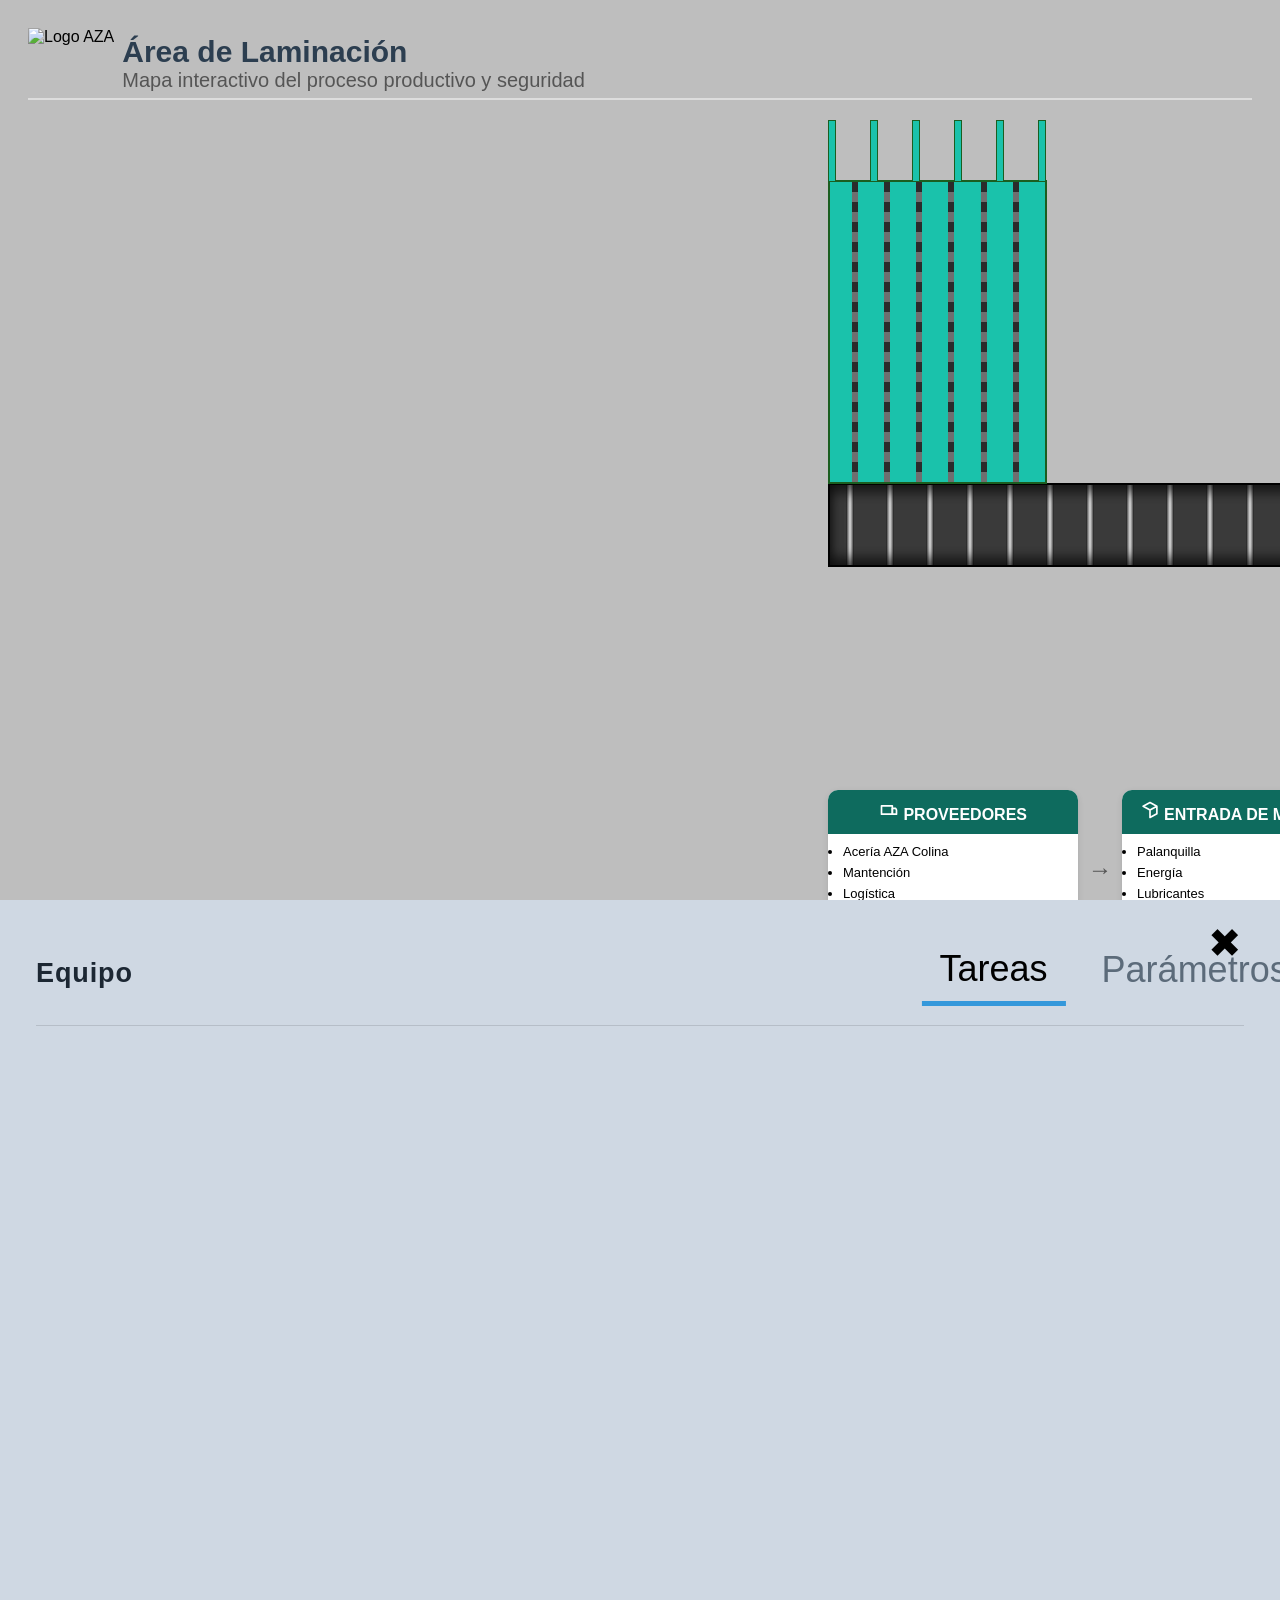
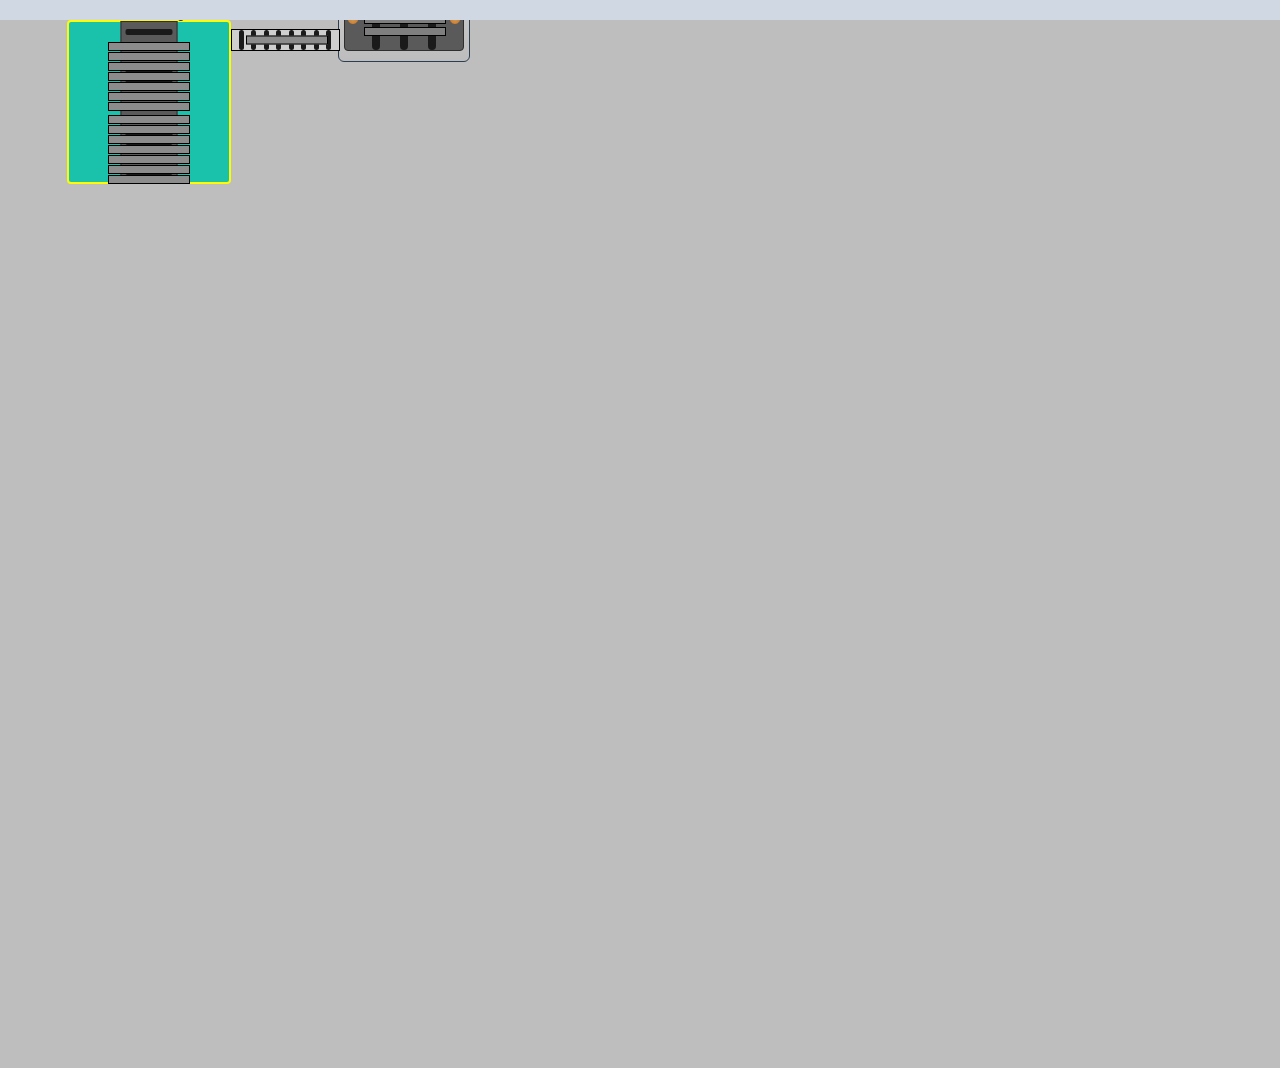
==== index.html @ 5afa7058 "Add files via upload" ====
<!DOCTYPE html>
<html lang="es">

<head>
  <meta charset="UTF-8">
  <title>Área de Laminación</title>
  <link rel="stylesheet" href="styles.css">
</head>

<body>
<header class="encabezado">
  <img src="logo-aza2.png" alt="Logo AZA" class="logo-empresa">
  <div class="titulo">
    <h1>Área de Laminación</h1>
    <p>Mapa interactivo del proceso productivo y seguridad </p>
  </div>
</header>
<div class="visor">
<div class="planta">
  <div class="escena">


<div class="equipo mesa-carga"
     onclick="mostrarEquipo(event, 'mesa_carga')"
     data-nombre="Mesa De Carga">


    <!-- Bastidor central de la mesa -->
    <div class="mesa-bastidor">
      <span class="riel"></span>
      <span class="riel"></span>
      <span class="riel"></span>
      <span class="riel"></span>
      <span class="riel"></span>
      <span class="riel"></span>
      <span class="riel"></span>
      <span class="riel"></span>
      <span class="riel"></span>
      <span class="riel"></span>
      <span class="riel"></span>
      <span class="riel"></span>
    </div>

    <!-- Palanquillas sobre la mesa -->
    <div class="palanquillas">
      <div class="lote">
        <span></span>
        <span></span>
        <span></span>
        <span></span>
        <span></span>
        <span></span>
        <span></span>
      </div>

      <div class="lote">
        <span></span>
        <span></span>
        <span></span>
        <span></span>
        <span></span>
        <span></span>
        <span></span>
    </div>
  </div>
</div>




<!-- HORNO -->
<div class="equipo horno-recalentamiento"
     onclick="mostrarEquipo(event,'horno')"
     data-nombre="Horno">

  <!-- CARRIL DE ENTRADA -->
  <div  class="carril-entrada-horno"
    onclick="mostrarEquipoCarril(event, 'Carril de Entrada al Horno')"
  >
<div class="rodillos-carril">
    <span></span>
    <span></span>
    <span></span>
    <span></span>
    <span></span>
    <span></span>
    <span></span>
    <span></span>
  </div>


    <div class="palanquilla-carril"></div>
 </div>

<!-- BASTIDOR / RIELES VERTICALES DEL HORNO -->
<div class="horno-bastidor-vertical">
  <span class="riel-vertical"></span>
  <span class="riel-vertical"></span>
  <span class="riel-vertical"></span>
</div>

<!-- LLAMAS INTERNAS DEL HORNO -->
<div class="llamas-horno">
  <span></span>
  <span></span>
  <span></span>
  <span></span>
</div>

<div class="llamas-horno-Derecha">
  <span></span>
  <span></span>
  <span></span>
  <span></span>
</div>
  <!-- PALANQUILLAS DENTRO DEL HORNO -->
  <div class="palanquillas-horno">

    <span class="muy-fria"></span>
    <span class="muy-fria"></span>

    <span class="Calentando"></span>
    <span class="Calentando"></span>

    <span class="tibia"></span>
    <span class="tibia"></span>

    <span class="media"></span>
    <span class="media"></span>
    <span class="media"></span>

    <span class="caliente"></span>
    <span class="caliente"></span>
    <span class="caliente"></span>
</div>
  

  <!-- CARRIL DE SALIDA -->
  <div
    class="carril-salida-horno"
    onclick="mostrarEquipoCarril(event, 'Carril de Salida del Horno')"
  >

  <div class="rodillos-carril">
    <span></span>
    <span></span>
    <span></span>
    <span></span>
    <span></span>
    <span></span>
    <span></span>
    <span></span>
    <span></span>
    
  </div>
  <div class="rodillo-captura"></div>
  <div class="palanquilla-carril-salida palanquilla-arrastre"></div>
  <div class="palanquilla-carril-salida palanquilla-arrastre"></div>
</div>



</div>  <!-- FIN DEL HORNO -->

<div class="equipo arrastrador-1-jaula"
  onclick="mostrarEquipo(event,'arrastrador_1')"
  data-nombre="Arrastrador 1"
> <div class="nombre-equipo">Arrastrador 1</div>
  <div class="jaula">
    <span></span>
    <span></span>
  </div>

</div>

<!-- CARRIL HACIA DESBASTADOR -->

 <div class="carril-arrastrador-desbaste"
  onclick="mostrarEquipoCarril(event, 'Carril Arrastrador – Desbaste')"
>
  <div class="rodillos-carril">
    <span></span><span></span><span></span><span></span>
    <span></span><span></span><span></span><span></span>
    

  </div>
</div>

<div class="escalera-aerea">

  <div class="bloque-extremo"></div>
 <div class="bloque-extremo"></div>
  <div class="bloque-extremo"></div>

  <div class="pasarela-central"></div>

  <div class="bloque-extremo"></div>
 <div class="bloque-extremo"></div>
  <div class="bloque-extremo"></div>

</div>

<div class="barra-laminacion">
  <div class="tramo etapa-1"></div>
  <div class="tramo etapa-2"></div>
  <div class="tramo etapa-3"></div>
  <div class="tramo etapa-4"></div>
  <div class="tramo etapa-5"></div>
  <div class="tramo etapa-6"></div>
   <div class="tramo etapa-final"></div>
</div>
<!-- Tren Desbaste -->
<div class="desbastador desbastador--h etapa-1"
 onclick="mostrarEquipo(event, 'd1h')"
 data-nombre="d1h"

  style="left:670px; top:200px">

  <div class="nombre-equipo">D1H
</div>

  <div class="guia-entrada">
    <span class="superior"></span>
    <span class="inferior"></span>
  </div>

  <div class="rodillo">
    <div class="superior"></div>
    <div class="canal"></div>
    <div class="inferior"></div>
  </div>
</div>

<div class="equipo desbastador d2v" 
onclick="mostrarEquipo(event,'d2v')"
data-nombre="d2v"
 style="left:740px; top:200px">

  <div class="nombre-equipo">D2V</div>

  <!-- Guía de entrada -->
  <div class="guia-entrada">
    <span class="linea superior"></span>
    <span class="linea inferior"></span>
  </div>

  <div class="desbastador-cuerpo">

   
    <div class="rodillo-vertical superior"></div>

    <div class="barra-laminada1.etapa-2"></div>

    <div class="rodillo-vertical inferior"></div>

  </div>
</div>

<div class="desbastador desbastador--h etapa-3"
onclick="mostrarEquipo(event,'d3h')"
data-nombre="d3h"
 style="left:810px; top:200px">
  <div class="nombre-equipo">D3H</div>

  <div class="guia-entrada">
    <span class="superior"></span>
    <span class="inferior"></span>
  </div>

  <div class="rodillo">
    <div class="superior"></div>
    <div class="canal"></div>
    <div class="inferior"></div>
  </div>
</div>

<div class="equipo desbastador d4v" 
onclick="mostrarEquipo(event,'d4v')"
data-nombre="d4v"
 style="left:880px; top:200px">

  <div class="nombre-equipo">D4V</div>

  <!-- Guía de entrada -->
  <div class="guia-entrada">
    <span class="linea superior"></span>
    <span class="linea inferior"></span>
  </div>

  <div class="desbastador-cuerpo">

    <!-- Rodillo superior -->
    <div class="rodillo-vertical superior"></div>

    <!-- Barra (misma que viene de D1) -->
    <div class="barra-laminada h2"></div>

    <!-- Rodillo inferior -->
    <div class="rodillo-vertical inferior"></div>

  </div>
</div>

<div class="desbastador desbastador--h etapa-5"
onclick="mostrarEquipo(event,'d5h')"
data-nombre="d5h"
 style="left:950px; top:200px">
  <div class="nombre-equipo">D5H</div>

  <div class="guia-entrada">
    <span class="superior"></span>
    <span class="inferior"></span>
  </div>

  <div class="rodillo">
    <div class="superior"></div>
    <div class="canal"></div>
    <div class="inferior"></div>
  </div>
</div>

<div class="equipo desbastador d6v" 
onclick="mostrarEquipo(event,'d6v')"
data-nombre="d6v"
 style="left:1020px; top:200px">

  <div class="nombre-equipo">D6V</div>

  <!-- Guía de entrada -->
  <div class="guia-entrada">
    <span class="linea superior"></span>
    <span class="linea inferior"></span>
  </div>

  <div class="desbastador-cuerpo">

    <!-- Rodillo superior -->
    <div class="rodillo-vertical superior"></div>

    <!-- Barra (misma que viene de D1) -->
    <div class="barra-laminada h2"></div>

    <!-- Rodillo inferior -->
    <div class="rodillo-vertical inferior"></div>

  </div>
</div>

<div class="equipo cizalla" 
onclick="mostrarEquipo(event,'cvs1')"
data-nombre="cvs1"
style="left:1090px; top:225.5px">

  <div class="nombre-equipo">Cizalla CVS 1</div>

<div class="guia-entrada-cizalla">
  <span class="linea superior"></span>
  <span class="linea inferior"></span>
</div>

  <div class="cizalla-cuerpo">
    <div class="rodillo-cizalla"></div>
  </div>

</div>

<!--Fin Tren Desbaste -->

<div class="canal-guia"
  style="left:1190px; top:255.5px">
</div>
<!-- Tren Medio-->
<div class="desbastador desbastador--h etapa-1"
 onclick="mostrarEquipo(event,'d7h')"
 data-nombre="d7h"
  style="left:1250px; top:200px">

  <div class="nombre-equipo">D7H</div>

  <div class="guia-entrada">
    <span class="superior"></span>
    <span class="inferior"></span>
  </div>

  <div class="rodillo">
    <div class="superior"></div>
    <div class="canal"></div>
    <div class="inferior"></div>
  </div>
</div>

<div class="formador-lazo f1" onclick="mostrarEquipo(event,'Formador de Lazos')"
data-nombre="formador_lazos"
style="left:1300px; top:215px">

  <div class="nombre-equipo">Formador<br>de Lazos</div>

  <div class="caja-lazo">
    <svg class="omega" viewBox="0 0 110 60" preserveAspectRatio="none">
      <path d="M0 45 Q55 45 110 45"></path>
    </svg>
  </div>

</div>

<div class="equipo desbastador d2v" 
onclick="mostrarEquipo(event,'d8v')"
data-nombre="d8v"
 style="left:1420px; top:200px">

  <div class="nombre-equipo">D8V</div>

  <!-- Guía de entrada -->
  <div class="guia-entrada">
    <span class="linea superior"></span>
    <span class="linea inferior"></span>
  </div>

  <div class="desbastador-cuerpo">

   
    <div class="rodillo-vertical superior"></div>

    <div class="barra-laminada1.etapa-2"></div>

    <div class="rodillo-vertical inferior"></div>

  </div>
</div>

<div class="formador-lazo f2" onclick="mostrarEquipo(event,'Formador de Lazos')"
data-nombre="formador_lazos"
style="left:1470px; top:215px">

  <div class="nombre-equipo">Formador<br>de Lazos</div>

  <div class="caja-lazo">
    <svg class="omega" viewBox="0 0 110 60" preserveAspectRatio="none">
      <path d="M0 45 Q55 45 110 45"></path>
    </svg>
  </div>

</div>

<div class="desbastador desbastador--h etapa-1"
 onclick="mostrarEquipo(event,'d9h')"
 data-nombre="d9h"
  style="left:1590px; top:200px">

  <div class="nombre-equipo">D9H</div>

  <div class="guia-entrada">
    <span class="superior"></span>
    <span class="inferior"></span>
  </div>

  <div class="rodillo">
    <div class="superior"></div>
    <div class="canal"></div>
    <div class="inferior"></div>
  </div>
</div>

<div class="formador-lazo f3" onclick="mostrarEquipo(event,'Formador de Lazos')"
data-nombre="Formador_Lazos"
style="left:1640px; top:215px">

  <div class="nombre-equipo">Formador<br>de Lazos</div>


  <div class="caja-lazo">
    <svg class="omega" viewBox="0 0 110 60" preserveAspectRatio="none">
      <path d="M0 45 Q55 45 110 45"></path>
    </svg>
  </div>


</div>

<div class="equipo desbastador d2v" 
onclick="mostrarEquipo(event,'d10v')"
data-nombre="d10v"
 style="left:1760px; top:200px">

  <div class="nombre-equipo">D10V</div>

  <!-- Guía de entrada -->
  <div class="guia-entrada">
    <span class="linea superior"></span>
    <span class="linea inferior"></span>
  </div>

  <div class="desbastador-cuerpo">

   
    <div class="rodillo-vertical superior"></div>

    <div class="barra-laminada1.etapa-2"></div>

    <div class="rodillo-vertical inferior"></div>

  </div>
</div>

<div class="formador-lazo f4" onclick="mostrarEquipo(event,'Formador de Lazos')"
data-nombre="Formador_Lazos"
style="left:1810px; top:215px">

  <div class="nombre-equipo">Formador<br>de Lazos</div>


  <div class="caja-lazo">
    <svg class="omega" viewBox="0 0 110 60" preserveAspectRatio="none">
      <path d="M0 45 Q55 45 110 45"></path>
    </svg>
  </div>


</div>

<div class="desbastador desbastador--h etapa-1"
 onclick="mostrarEquipo(event,'d11h')"
 data-nombre="d11h"
  style="left:1930px; top:200px">

  <div class="nombre-equipo">D11H</div>

  <div class="guia-entrada">
    <span class="superior"></span>
    <span class="inferior"></span>
  </div>

  <div class="rodillo">
    <div class="superior"></div>
    <div class="canal"></div>
    <div class="inferior"></div>
  </div>
</div>

<div class="formador-lazo f5" onclick="mostrarEquipo(event,'Formador de Lazos')"
data-nombre="Formador_Lazos"
style="left:1980px; top:215px">

  <div class="nombre-equipo">Formador<br>de Lazos</div>

  <div class="caja-lazo">
    <svg class="omega" viewBox="0 0 110 60" preserveAspectRatio="none">
      <path d="M0 45 Q55 45 110 45"></path>
    </svg>
  </div>

</div>

<div class="equipo desbastador d2v" 
onclick="mostrarEquipo(event,'d12v')"
data-nombre="d12v"
 style="left:2100px; top:200px">

  <div class="nombre-equipo">D12V</div>

  <!-- Guía de entrada -->
  <div class="guia-entrada">
    <span class="linea superior"></span>
    <span class="linea inferior"></span>
  </div>

  <div class="desbastador-cuerpo">

   
    <div class="rodillo-vertical superior"></div>

    <div class="barra-laminada1.etapa-2"></div>

    <div class="rodillo-vertical inferior"></div>

  </div>
</div>

<div class="formador-lazo f6" onclick="mostrarEquipo(event,'Formador de Lazos')"
data-nombre="Formador_Lazos"
style="left:2150px; top:215px">

  <div class="nombre-equipo">Formador<br>de Lazos</div>


  <div class="caja-lazo">
    <svg class="omega" viewBox="0 0 110 60" preserveAspectRatio="none">
      <path d="M0 45 Q55 45 110 45"></path>
    </svg>
  </div>


</div>

<div class="desbastador desbastador--h etapa-1"
 onclick="mostrarEquipo(event,'d13h')"
 data-nombre="d13h"
  style="left:2270px; top:200px">

  <div class="nombre-equipo">D13H</div>

  <div class="guia-entrada">
    <span class="superior"></span>
    <span class="inferior"></span>
  </div>

  <div class="rodillo">
    <div class="superior"></div>
    <div class="canal"></div>
    <div class="inferior"></div>
  </div>
</div>

<div class="formador-lazo f7" onclick="mostrarEquipo(event,'Formador de Lazos')"
data-nombre="Formador_Lazos"
style="left:2320px; top:215px">

  <div class="nombre-equipo">Formador<br>de Lazos</div>


  <div class="caja-lazo">
    <svg class="omega" viewBox="0 0 110 60" preserveAspectRatio="none">
      <path d="M0 45 Q55 45 110 45"></path>
    </svg>
  </div>


</div>

<div class="equipo desbastador d2v" 
onclick="mostrarEquipo(event,'d14v')"
data-nombre="d14v"
 style="left:2440px; top:200px">

  <div class="nombre-equipo">D14V</div>

  <!-- Guía de entrada -->
  <div class="guia-entrada">
    <span class="linea superior"></span>
    <span class="linea inferior"></span>
  </div>

  <div class="desbastador-cuerpo">

   
    <div class="rodillo-vertical superior"></div>

    <div class="barra-laminada1.etapa-2"></div>

    <div class="rodillo-vertical inferior"></div>

  </div>
</div>

<div class="canal-guia"
  style="left:2520px; top:255.5px">
</div>

<div class="semicirculo"></div>
<!-- Fin Tren Medio-->

<div class="canal-guia"
  style="left:2620px; top:255.5px">
</div>

<div class="guia-desviador"></div>
<div class="brazo-desviador">

</div>


<div class="tunel-tubos tunel-recto">
  <div class="tubo-guia"></div>
  <div class="tubo-guia"></div>
  <div class="tubo-guia"></div>
  <div class="tubo-guia"></div>
  <div class="tubo-guia"></div>
  <div class="tubo-guia"></div>
  <div class="tubo-guia"></div>
  <div class="tubo-guia"></div>
  <div class="tubo-guia"></div>
  <div class="tubo-guia"></div>
  <div class="tubo-guia"></div>
  <div class="tubo-guia"></div>
  <div class="tubo-guia"></div>
  <div class="tubo-guia"></div>
  <div class="tubo-guia"></div>
  <div class="tubo-guia"></div>
  <div class="tubo-guia"></div>
  <div class="tubo-guia"></div>


</div>

<div class="tunel-tubos tunel-diagonal equipo"
onclick="mostrarEquipo(event,'caja_agua_4')">
<div class="nombre-equipo">Caja de Agua N°4</div>
  <div class="tubo-guia"></div>
  <div class="tubo-guia"></div>

  <div class="tubo-azul-grande"></div>
  <div class="tubo-azul-chico"></div>
  <div class="tubo-azul-grande"></div>
  <div class="tubo-azul-chico"></div>
  <div class="tubo-azul-grande"></div>
  <div class="tubo-azul-chico"></div>
  <div class="tubo-azul-grande"></div>

  <div class="tubo-guia"></div>
  <div class="tubo-guia"></div>
  <div class="tubo-guia"></div>
  <div class="tubo-guia"></div>

</div>

<div class="tunel-tubos tunel-inferior">
  <div class="tubo-guia"></div>
  <div class="tubo-guia"></div>
  <div class="tubo-guia"></div>
  <div class="tubo-guia"></div>
  <div class="tubo-guia"></div>
  <div class="tubo-guia"></div>
  <div class="tubo-guia"></div>



</div>


<div class="pasarela-cruce">

  <div class="escalera escalera-arriba"></div>

  <div class="pasarela"></div>

  <div class="escalera escalera-abajo"></div>

</div>


<div class="equipo caja-agua" onclick="mostrarEquipo(event,'caja_agua_5')" data-nombre="caja_agua_5">

  <div class="nombre-equipo">Caja de Agua N°5</div>

  <div class="caja-superior"></div>

  <div class="tuberias">
    <span></span>
    <span></span>
    <span></span>
    <span></span>
    <span></span>
    <span></span>
    <span></span>
    <span></span>
    <span></span>
    <span></span>
    <span></span>
    <span></span>
    <span></span>
    <span></span>
    <span></span>
  </div>

  <div class="caja-inferior"></div>

</div>

<div class="equipo cizalla cizalla-monobloque"
onclick="mostrarEquipo(event,'cvs2')"
data-nombre="Cizalla CVS 2"
style="left:3400px; top:550px">

  <div class="nombre-equipo">Cizalla CVS 2</div>

  <div class="guia-entrada-cizalla">
    <span class="linea superior"></span>
    <span class="linea inferior"></span>
  </div>

  <div class="cizalla-cuerpo">
    <div class="rodillo-cizalla"></div>
  </div>

</div>
<div class="formador-lazo f-monobloque"
onclick="mostrarEquipo(event,'Formador de Lazos')"
data-nombre="formador_lazos"
style="left:3460px; top:540px">

  <div class="nombre-equipo">Formador<br>de Lazos</div>

  <div class="caja-lazo">
    <svg class="omega" viewBox="0 0 110 60" preserveAspectRatio="none">
      <path d="M0 45 Q55 45 110 45"></path>
    </svg>
  </div>

</div>


<div class="equipo monobloque"
onclick="mostrarEquipo(event, 'monobloque')"
data-nombre="monobloque">

  <div class="nombre-equipo">Monobloque</div>

  <div class="tapa">
    <div class="ojo"></div>
    <div class="ojo"></div>
  </div>

  <div class="tapa">
    <div class="ojo"></div>
    <div class="ojo"></div>
  </div>

  <div class="tapa">
    <div class="ojo"></div>
    <div class="ojo"></div>
  </div>
  <div class="tapa">
    <div class="ojo"></div>
    <div class="ojo"></div>
  </div>
   <div class="tapa">
    <div class="ojo"></div>
    <div class="ojo"></div>
  </div>

</div>

<div class="guia-desviador-monobloque"></div>
<div class="brazo-desviador-monobloque"></div>

<div class="canal-subida">

  <div class="equipo caja-subida-agua"
onclick="mostrarEquipo(event,'caja_agua_6')">

<div class="nombre-equipo">Caja Agua N°6</div>

</div>

 <div class="equipo caja-subida-caliente"
onclick="mostrarEquipo(event,'arrastrador_6')">

<div class="nombre-equipo">Arrastrador 6</div>

</div>

<div class="equipo caja-subida-agua"
onclick="mostrarEquipo(event,'caja_agua_7')">

<div class="nombre-equipo">Caja Agua N°7</div>

</div>

  <div class="tubo-guia"></div>

<div class="equipo caja-subida-agua"
onclick="mostrarEquipo(event,'caja_agua_8')">

<div class="nombre-equipo">Caja Agua N°8</div>

</div>
 <div class="tubo-guia"></div>
  <div class="tubo-guia"></div>

</div>



<div class="tunel-tubos tunel-superior-continuacion">
  <div class="tubo-guia"></div>
  <div class="tubo-guia"></div>
  <div class="tubo-guia"></div>
  <div class="tubo-guia"></div>
    <div class="tubo-guia"></div>
  <div class="tubo-guia"></div>
  <div class="tubo-guia"></div>
  <div class="tubo-guia"></div>
    <div class="tubo-guia"></div>
  <div class="tubo-guia"></div>
  <div class="tubo-guia"></div>
  <div class="tubo-guia"></div>
    <div class="tubo-guia"></div>
  <div class="tubo-guia"></div>


</div>

<div class="guia-desviador-union"></div>
<div class="brazo-desviador-union"></div>

<div class="carril-inferior-continuacion">

  <div class="tubo-guia"></div>
  <div class="tubo-guia"></div>
  <div class="tubo-guia"></div>
  <div class="tubo-guia"></div>
<div class="equipo caja-subida-agua"
onclick="mostrarEquipo(event,'caja_agua_1')">

<div class="nombre-equipo">Caja Agua N°1</div>

</div>
  <div class="tubo-guia"></div>
  <div class="tubo-guia"></div>

<div class="equipo caja-subida-agua"
onclick="mostrarEquipo(event,'caja_agua_2')">

<div class="nombre-equipo">Caja Agua N°2</div>

</div>
  <div class="tubo-guia"></div>
  <div class="tubo-guia"></div>

<div class="equipo caja-subida-agua"
onclick="mostrarEquipo(event,'caja_agua_3')">

<div class="nombre-equipo">Caja Agua N°3</div>

</div>
  <div class="tubo-guia"></div>
  <div class="tubo-guia"></div>
   <div class="tubo-guia"></div>
  <div class="tubo-guia"></div>
   <div class="tubo-guia"></div>
  <div class="tubo-guia"></div>
   <div class="tubo-guia"></div>
  <div class="tubo-guia"></div>
    <div class="tubo-guia"></div>
  <div class="tubo-guia"></div>
   <div class="tubo-guia"></div>
  <div class="tubo-guia"></div>
   <div class="tubo-guia"></div>
  <div class="tubo-guia"></div>
   <div class="tubo-guia"></div>
  <div class="tubo-guia"></div>
    <div class="tubo-guia"></div>
  <div class="tubo-guia"></div>
   <div class="tubo-guia"></div>
  <div class="tubo-guia"></div>
   <div class="tubo-guia"></div>

  
</div>

<div class="tunel-tubos tunel-superior-continuacion-2">

  <div class="tubo-guia"></div>
  <div class="tubo-guia"></div>
  <div class="tubo-guia"></div>
  <div class="tubo-guia"></div>

<div class="equipo caja-subida-caliente"
onclick="mostrarEquipo(event,'arrastrador_7')">

<div class="nombre-equipo">Arrastrador 7</div>

</div>
</div>

<div class="equipo arrastrador-8"
  onclick="mostrarEquipo(event,'arrastrador_8')"
  data-nombre="Arrastrador 8"
  style="left:5420px; top:552px">

  <div class="nombre-equipo">Arrastrador 8</div>

  <div class="jaula">
    <span></span>
    <span></span>
  </div>

</div>


<div class="equipo formador-espiras"
onclick="mostrarEquipo(event,'formador_espiras')"
data-nombre="Formador de Espiras">

  <div class="nombre-equipo">Formador de Espiras</div>

  <div class="cuerpo-formador"></div>

  <div class="canal-resorte"></div>

</div>


<div class="stelmor"
onclick="mostrarEquipo(event,'stelmor')"
data-nombre="stelmor">
<div class="nombre-equipo">Stelmor</div>
  <div class="rodillos-stelmor"></div>

  <div class="espiras-stelmor">
  
  </div>

  <div class="colectordeespiras"
  onclick="mostrarEquipo(event,'colector_espiras')"
     data-nombre="Colector de Espiras">

    <div class="espira-cabezal"></div>
    <div class="cabezal-colector">
      
    </div>
  </div>

</div>


<div class="jaula-delimitador modo-doble">
<div class="selector-modo">

  <span>Modo operación:</span>

  <button onclick="activarModo('doble')">Doble canal</button>

  <button onclick="activarModo('unitario')">Canal unitario</button>

</div>
  <!-- guía que mueve la barra (desviador real) -->
  <div class="canal-guia canal-jaula"></div>

  <!-- Cizalla CVS7 -->
  <div class="equipo cizalla cizalla-cvs7"
       onclick="mostrarEquipo(event,'cvs7')"
       data-nombre="Cizalla CVS 7">

    <div class="nombre-equipo">Cizalla CVS 7</div>

    <div class="guia-entrada-cizalla">
      <span class="linea superior"></span>
      <span class="linea inferior"></span>
    </div>

    <div class="cizalla-cuerpo">
      <div class="rodillo-cizalla"></div>
    
    </div>

  </div>

  <!-- Canales dobles -->
  <div class="canales-cvs7">
    <div class="canal-guia canal-cvs7 canal-superior"></div>
    <div class="canal-guia canal-cvs7 canal-inferior"></div>
  </div>

  <!-- canal unitario -->
<div class="canal-unitario">

  <div class="embudo-entrada"></div>

  <div class="canal-guia cuerpo-canal"></div>

</div>

</div>


<div class="tunel-tubos tunel-cvs7-superior">

  <div class="tubo-guia"></div>
  <div class="tubo-guia"></div>
  <div class="tubo-guia"></div>
  <div class="tubo-guia"></div>
  <div class="tubo-guia"></div>
  <div class="tubo-guia"></div>
  <div class="tubo-guia"></div>
  <div class="tubo-guia"></div>
  <div class="tubo-guia"></div>
  <div class="tubo-guia"></div>

</div>

<div class="tunel-tubos tunel-cvs7-inferior">

  <div class="tubo-guia"></div>
  <div class="tubo-guia"></div>
  <div class="tubo-guia"></div>
  <div class="tubo-guia"></div>
  <div class="tubo-guia"></div>
  <div class="tubo-guia"></div>
  <div class="tubo-guia"></div>
  <div class="tubo-guia"></div>
  <div class="tubo-guia"></div>
  <div class="tubo-guia"></div>


</div>

<div class="equipo frenacolas"
onclick="mostrarEquipo(event,'frenacolas')"
data-nombre="Frenacolas">


<div class="nombre-equipo">Frenacolas</div>

<div class="freno-cuerpo">

<div class="rodillo-freno"></div>
<div class="rodillo-freno"></div>

</div>

</div>

<!-- =============================== -->
<!-- PARRILLA DE ENFRIAMIENTO -->
<!-- =============================== -->

<div class="equipo parrilla-enfriamiento"
     onclick="mostrarEquipo(event,'parrilla_enfriamiento')"
     data-nombre="Parrilla de Enfriamiento">
<div class="nombre-equipo">Parrilla de Enfriamiento</div>

<div class="parrilla-grid">

<div class="rake fijo"></div>
<div class="rake movil"></div>
<div class="rake fijo"></div>
<div class="rake movil"></div>
<div class="rake fijo"></div>
<div class="rake movil"></div>
<div class="rake fijo"></div>
<div class="rake movil"></div>
<div class="rake fijo"></div>
<div class="rake movil"></div>
<div class="rake fijo"></div>
<div class="rake movil"></div>
<div class="rake fijo"></div>
<div class="rake movil"></div>
<div class="rake fijo"></div>
<div class="rake movil"></div>
<div class="rake fijo"></div>
<div class="rake movil"></div>
<div class="rake fijo"></div>
<div class="rake movil"></div>
<div class="rake fijo"></div>
<div class="rake movil"></div>
<div class="rake fijo"></div>
<div class="rake movil"></div>
<div class="rake fijo"></div>
<div class="rake movil"></div>
<div class="rake fijo"></div>
<div class="rake movil"></div>
<div class="rake fijo"></div>
<div class="rake movil"></div>
<div class="rake fijo"></div>
<div class="rake movil"></div>
<div class="rake fijo"></div>
<div class="rake movil"></div>
<div class="rake fijo"></div>
<div class="rake movil"></div>
<div class="rake fijo"></div>
<div class="rake movil"></div>
<div class="rake fijo"></div>
<div class="rake movil"></div>
<div class="rake fijo"></div>
<div class="rake movil"></div>
<div class="rake fijo"></div>
<div class="rake movil"></div>
<div class="rake fijo"></div>
<div class="rake movil"></div>
<div class="rake fijo"></div>
<div class="rake movil"></div>
<div class="rake fijo"></div>
<div class="rake movil"></div>
<div class="rake fijo"></div>
<div class="rake movil"></div>
<div class="rake fijo"></div>
<div class="rake movil"></div>
<div class="rake fijo"></div>

</div>

</div>

<div class="manto">

  <div class="base-manto"></div>

  <div class="rodillos-manto">
    <div class="rodillo-manto"></div>
    <div class="rodillo-manto"></div>
    <div class="rodillo-manto"></div>
    <div class="rodillo-manto"></div>
    <div class="rodillo-manto"></div>
  </div>

</div>

<div class="colector"></div>

<div class="selector-producto-mapa">

  <button onclick="setProducto('gruesa')" class="btn-prod">
    Barra Gruesa
  </button>

  <button onclick="setProducto('delgada')" class="btn-prod">
    Barra Delgada
  </button>

  <button onclick="setProducto('rollo')" class="btn-prod">
    Rollo
  </button>

</div>


<div class="tunel-tubos tunel-recto">
</div>


<div class="salida-cizalla"></div>
<div class="salida-desviador"></div>


<div class="barra-estatica">
  <div class="seg s1"></div>
  <div class="seg s2"></div>
  <div class="seg s3"></div>
  <div class="seg s4"></div>
</div>

<div class="barra-rollo">
  <div class="r1"></div>
  <div class="r2"></div>
</div>

<div class="barra-delgada">
  <div class="d1"></div>
  <div class="d2"></div>
  <div class="d3"></div>
  <div class="d4"></div>
</div>


<div class="salida-barras">
  <div class="sb1"></div>
  <div class="sb2"></div>
  <div class="sb3"></div>
</div>

 
<!-- =============================== -->
<!-- TODO BIEN HASTA ACA-->
<!-- =============================== -->


<div class="salida-final">

  <div class="lote2">

    <div class="barra salida b1"></div>
    <div class="barra salida b2"></div>
    <div class="barra salida b3"></div>
    <div class="barra salida b4"></div>
    <div class="barra salida b5"></div>
    <div class="barra salida b6"></div>
    <div class="barra salida b7"></div>
    <div class="barra salida b8"></div>
    <div class="barra salida b9"></div>
    <div class="barra salida b10"></div>

  </div>

</div>

<div class="cizalla-frio" onclick="mostrarEquipo(event,'Cizalla Corte Frío')"
data-nombre="Cizalla Corte Frío">

  <div class="cizalla-frio-cuerpo"></div>
  <div class="nombre-equipo">Cizalla Corte Frío</div>
</div>


<div class="transferidor">
  <div class="cadena"></div>
  <div class="cadena"></div>
  <div class="cadena"></div>
  <div class="cadena"></div>
  <div class="cadena"></div>
  <div class="cadena"></div>
</div>

<div class="cunas">
  <div class="cuna-barra"></div>
  <div class="cuna-barra"></div>
  <div class="cuna-barra"></div>
  <div class="cuna-barra"></div>
  <div class="cuna-barra"></div>
  <div class="cuna-barra"></div>
  <div class="cuna-barra"></div>
  <div class="cuna-barra"></div>
  <div class="cuna-barra"></div>
  <div class="cuna-barra"></div>
  <div class="cuna-barra"></div>


</div>


<div class="CaminoBarra">

  <div class="base-manto"></div>

  <div class="rodillos-manto">
    <div class="rodillo-manto"></div>
    <div class="rodillo-manto"></div>
    <div class="rodillo-manto"></div>
    <div class="rodillo-manto"></div>
    <div class="rodillo-manto"></div>
  </div>

</div>

<div class="enzunchadoras" onclick="mostrarEquipo(event,'enzunchadora')"
data-nombre="Enzunchadoras 1 y 2">

<div class="nombre-equipo">Enzunchadoras 1 y 2</div>
  <!-- 🔧 ENZUNCHADORA 1 -->
  <div class="enzunchadora">

    <div class="cuerpo"></div>
    <div class="marco"></div>

    <!-- 🟡 SUPERIORES -->
    <div class="brazo sup-izq"></div>
    <div class="brazo sup-der"></div>

    <!-- 🔴 INFERIORES (AHORA TAMBIÉN BRAZOS) -->
    <div class="brazo inf-izq"></div>
    <div class="brazo inf-der"></div>

  </div>

  <!-- 🔧 ENZUNCHADORA 2 -->
  <div class="enzunchadora">

    <div class="cuerpo"></div>
    <div class="marco"></div>

    <div class="brazo sup-izq"></div>
    <div class="brazo sup-der"></div>

    <div class="brazo inf-izq"></div>
    <div class="brazo inf-der"></div>

  </div>

</div>

<div class="Pesaje">
  <div class="cadenaPesaje"></div>
  <div class="cadenaPesaje"></div>
  <div class="cadenaPesaje"></div>
  <div class="cadenaPesaje"></div>
  <div class="cadenaPesaje"></div>
  <div class="cadenaPesaje"></div>
</div>

<div class="cunasPesaje">
  <div class="cuna-barraPesaje"></div>
  <div class="cuna-barraPesaje"></div>
  <div class="cuna-barraPesaje"></div>
  <div class="cuna-barraPesaje"></div>
  <div class="cuna-barraPesaje"></div>
 <div class="cuna-barraPesaje"></div>
</div>


<div class="camino-bobina">

  <div class="carril vertical v1"></div>
  <div class="carril horizontal h1"></div>
  <div class="carril vertical v2"></div>
  <div class="carril horizontal h2"></div>

</div>

<div class="enzunchadora-rollos" onclick=" mostrarEquipo(event,'enzunchadora_rollos')"
data-nombre="Enzunchadora Rollos">
  <div class="nombre-equipo">Enzunchadora Rollos</div>
  <div class="centro"></div>

  <div class="brazo b1"></div>
  <div class="brazo b2"></div>
  <div class="brazo b3"></div>
  <div class="brazo b4"></div>

</div>


<div class="elevador">

  <div class="riel2 riel2-izq"></div>
  <div class="riel2 riel2-der"></div>

  <div class="plataforma-elevador"></div>

</div>

<div class="recepcion-rollos"></div>



<div class="contenedor-proceso">

  <!-- PROVEEDORES -->
  <div class="tarjeta">
    <div class="header verde">
      <span class="icono">
        <svg xmlns="http://www.w3.org/2000/svg" fill="none" viewBox="0 0 24 24" stroke-width="2" stroke="currentColor">
          <path stroke-linecap="round" stroke-linejoin="round" d="M3 7h13v10H3z"/>
          <path stroke-linecap="round" stroke-linejoin="round" d="M16 10h4l1 2v5h-5z"/>
        </svg>
      </span>
      <span>PROVEEDORES</span>
    </div>
    <ul>
      <li>Acería AZA Colina</li>
      <li>Mantención</li>
      <li>Logística</li>

    </ul>
  </div>

  <div class="flecha">→</div>

  <!-- ENTRADA -->
  <div class="tarjeta">
    <div class="header verde">
      <span class="icono">
        <svg xmlns="http://www.w3.org/2000/svg" fill="none" viewBox="0 0 24 24" stroke-width="2" stroke="currentColor">
          <path stroke-linecap="round" stroke-linejoin="round" d="M20.25 7.5L12 3 3.75 7.5M20.25 7.5v9l-8.25 4.5M20.25 7.5L12 12m0 0L3.75 7.5M12 12v9"/>
        </svg>
      </span>
      <span>ENTRADA DE MATERIAL</span>
    </div>
    <ul>
      <li>Palanquilla</li>
      <li>Energía</li>
      <li>Lubricantes</li>
    </ul>
  </div>

  <div class="flecha">→</div>

  <!-- PROCESO -->
  <div class="tarjeta proceso">
    <div class="header azul">
      <span class="icono">
   <svg xmlns="http://www.w3.org/2000/svg" fill="none" viewBox="0 0 24 24" stroke-width="1.5" stroke="currentColor" class="size-6">
  <path stroke-linecap="round" stroke-linejoin="round" d="M4.5 12a7.5 7.5 0 0 0 15 0m-15 0a7.5 7.5 0 1 1 15 0m-15 0H3m16.5 0H21m-1.5 0H12m-8.457 3.077 1.41-.513m14.095-5.13 1.41-.513M5.106 17.785l1.15-.964m11.49-9.642 1.149-.964M7.501 19.795l.75-1.3m7.5-12.99.75-1.3m-6.063 16.658.26-1.477m2.605-14.772.26-1.477m0 17.726-.26-1.477M10.698 4.614l-.26-1.477M16.5 19.794l-.75-1.299M7.5 4.205 12 12m6.894 5.785-1.149-.964M6.256 7.178l-1.15-.964m15.352 8.864-1.41-.513M4.954 9.435l-1.41-.514M12.002 12l-3.75 6.495" />
</svg>

      </span>
      <span>PROCESO DE LAMINACIÓN</span>
    </div>

    <div class="columnas">
      <div>
        <strong>Barras</strong>
        <ul>
          <li>Tren laminación</li>
          <li>Corte</li>
        </ul>
      </div>
      <div>
        <strong>Rollos</strong>
        <ul>
          <li>Formado</li>
          <li>Enfriado</li>
        </ul>
      </div>
    </div>
  </div>

  <div class="flecha">→</div>

  <!-- SALIDA -->
  <div class="tarjeta">
    <div class="header verde">
      <span class="icono">
        <svg xmlns="http://www.w3.org/2000/svg" fill="none" viewBox="0 0 24 24" stroke-width="2" stroke="currentColor">
          <path stroke-linecap="round" stroke-linejoin="round" d="M3 7.5L12 3l9 4.5M3 7.5v9L12 21m0-9 9-4.5M12 12v9"/>
          <path stroke-linecap="round" stroke-linejoin="round" d="M16.5 12h4.5m0 0-2.25-2.25M21 12l-2.25 2.25"/>
        </svg>
      </span>
      <span>SALIDA DE PRODUCTOS</span>
    </div>
    <ul>
      <li>Barras</li>
      <li>Rollos</li>
      <li>Subproductos</li>
    </ul>
  </div>

  <div class="flecha">→</div>

  <!-- CLIENTES -->
  <div class="tarjeta">
    <div class="header verde">
      <span class="icono">
        <svg xmlns="http://www.w3.org/2000/svg" fill="none" viewBox="0 0 24 24" stroke-width="2" stroke="currentColor">
          <path stroke-linecap="round" stroke-linejoin="round" d="M15 6a3 3 0 1 1-6 0 3 3 0 0 1 6 0Zm6 3a2.25 2.25 0 1 1-4.5 0 2.25 2.25 0 0 1 4.5 0Zm-12 0a2.25 2.25 0 1 1-4.5 0 2.25 2.25 0 0 1 4.5 0ZM6 18.75a3 3 0 0 1 6 0M18 18.75a3 3 0 0 0-6 0"/>
        </svg>
      </span>
      <span>CLIENTES</span>
    </div>
    <ul>
      <li>Logística</li>
      <li>Cliente externo</li>
    </ul>
  </div>

</div>













</div><!-- FIN escena -->
</div><!-- FIN PLANTA -->
</div><!-- FIN viewpoer -->



</div>



















<!-- PANEL INFERIOR -->
<div id="overlay" class="overlay"></div>

<div id="panel" class="panel">
  <div class="panel-contenido">
    <button class="cerrar" onclick="cerrarPanel()">✖</button>

<div class="panel-header">
  <h2 id="titulo-equipo">Equipo</h2>

 <div class="panel-tabs">
    <button onclick="mostrarTareas(); activarTab(this)" class="activa">Tareas</button>
    <button onclick="mostrarParametros(); activarTab(this)">Parámetros</button>
  </div>
</div>

<div id="contenedor-tareas"></div>

<div id="contenedor-parametros" ></div>
  </div>

</div>

</div>

<script src="app.js"></script>

 














</body>
</html>
---- styles.css ----
body {
  font-family: Arial, sans-serif;
  background-color: #bebebe;
  padding: 20px;
}
:root{
  --bg-main: #dfe6ec;        /* fondo general claro */
  --bg-panel: #cfd8e3;       /* panel principal */
  --bg-card: #e8edf2;        /* tarjetas */

  --bg-hover: #dde5ec;

  --text-main: #1c2733;
  --text-soft: #5c6b7a;

  --line: rgba(0,0,0,0.12);

  --critico: #d64545;
  --medio: #d9a300;
  --bajo: #2e8b57;

  --accent: #2f80ed;
}

#coords {
  position: fixed;
  top: 10px;
  right: 10px;
  background: rgba(0,0,0,0.7);
  color: white;
  padding: 6px 10px;
  border-radius: 6px;
  font-size: 14px;
  z-index: 9999;
}
#ruleX{
  position:fixed;
  top:0;
  left:0;
  height:25px;
  width:100%;
  background:#ddd;
  border-bottom:1px solid #888;
  font-size:10px;
  z-index:9998;
}

/* REGLA VERTICAL */
#ruleY{
  position:fixed;
  top:0;
  left:0;
  width:25px;
  height:100%;
  background:#ddd;
  border-right:1px solid #888;
  font-size:10px;
  z-index:9998;
}
:root{
  --eje-flujo: 260px;
}

h1 {
  margin-bottom: 5px;
  color: #2c3e50;
}

p {
  color: #555;
}

.mapa-proceso {
  display: flex;
  flex-direction: row;
  gap: 40px;
  margin-top: 40px;
  overflow-x: auto;
  padding-bottom: 20px;
}

.maquina {
  min-width: 180px;
  height: 80px;
  background: linear-gradient(145deg, #ffffff, #e6e6e6);
  border: 2px solid #2c3e50;
  border-radius: 10px;
  display: flex;
  align-items: center;
  justify-content: center;
  font-weight: bold;
  cursor: pointer;
  position: relative;
  transition: transform 0.2s, box-shadow 0.2s;
}

.maquina::after {
  content: "➜";
  position: absolute;
  right: -30px;
  font-size: 24px;
  color: #2c3e50;
}
@keyframes flujo {
  0% { opacity: 0.3; transform: translateX(0); }
  50% { opacity: 1; transform: translateX(5px); }
  100% { opacity: 0.3; transform: translateX(0); }
}

.maquina.final::after {
  content: "";
}

.maquina:hover {
  transform: translateY(-5px);
  box-shadow: 0 4px 10px rgba(0,0,0,0.15);
}

.overlay {
  position: fixed;
  inset: 0;
  background: rgba(0, 0, 0, 0.4);
  z-index: 900;
  display: none;
}



.overlay.activo {
  display: block;
}

#contenido-equipo {
  display: grid;
  gap: 10px;                              
  align-items: start;
}
#contenedor-tareas{
  display:grid;
  grid-template-columns: repeat(auto-fit, minmax(250px,1fr));
  gap:12px;
}
#contenedor-parametros{
  display:grid;
  grid-template-columns: repeat(auto-fit, minmax(280px,1fr));
  gap:16px;

  overflow-y:auto; /* 🔥 asegúralo */
}
.cerrar {
  position: absolute;
  top: 10px;
  right: 15px;
  background: none;
  border: none;
  font-size: 22px;
  cursor: pointer;
}
/* ========================= */
/* 📦 PANEL BASE */
/* ========================= */

.panel{
  position: fixed;
  left: 0;
  bottom: -60%;

  width: 100%;
  height: 60%;   /* 🔥 FIJO */

  zoom:1.8;
  background: rgba(200,210,220,0.6); /* 👈 aire industrial */
  backdrop-filter: blur(6px);


  transition: bottom 0.3s ease;
  z-index: 1000;
}

.panel.abierto{
  bottom: 0;
}

.panel-contenido.modo-tareas #contenedor-tareas{
  display:grid;
  grid-template-columns: repeat(3, 1fr);
  gap:20px;
}

.panel-contenido.modo-tareas #contenedor-parametros{
  display:none;
}

.panel-contenido.modo-parametros #contenedor-tareas{
  display:none;
}

.panel-contenido.modo-parametros #contenedor-parametros{
  display:grid;
   grid-template-columns: repeat(2, 1fr); 
  gap:16px;

  width:100%;
}


.panel-contenido{
  height: 100%;

  padding: 20px;
  padding-bottom: 80px;

 background: var(--bg-panel);

  display: flex;
  flex-direction: column;   /* 🔥 cambio clave */

  gap: 15px;

  overflow: hidden;
}
#contenedor-tareas,
#contenedor-parametros{
  flex: 1;              /* 🔥 esto es lo que te falta */
  overflow-y: auto;     /* 🔥 scroll interno */
}
.panel-contenido.parametros-activo #contenedor-tareas{
  display:none;
}
/* ========================= */
/* 🧠 HEADER */
/* ========================= */

.panel-header{
  display:flex;
  align-items:center;
  justify-content:space-between;

  padding-bottom:10px;
  border-bottom:1px solid var(--line);
}

#titulo-equipo{
  font-size:15px;
  font-weight:600;
  letter-spacing:0.5px;

  color: var(--text-main);
}

#resumen-equipo{
  display:flex;
  gap:12px;

  font-size:14px;
  font-weight:600;

  color:rgba(255,255,255,0.8);
}


/* ========================= */
/* 🧱 GRUPOS */
/* ========================= */

.grupo{
  background: var(--bg-card);

  border-radius:6px;
  padding:12px;

  border:1px solid var(--line);

  box-shadow: 0 2px 6px rgba(0,0,0,0.08);
}

.grupo h3{
  font-size:12px;
  text-transform:uppercase;
  letter-spacing:0.6px;

  color: var(--text-soft);

  border-bottom:1px solid var(--line);
  padding-bottom:6px;
}
#titulo-equipo{
  color: var(--text-main);
}
.tarea-item,
.param-item{
  color: var(--text-main);
}
.grupo h3{
  color: var(--text-soft);
}
.tarea-item:hover,
.param-item:hover{
  background: var(--bg-hover);
}
/* ========================= */
/* 🧊 TAREAS */
/* ========================= */

.tarea-item{
  padding:10px 14px;
  margin:6px 0;

  border-radius:12px;

  background: rgba(255,255,255,0.06);
  backdrop-filter: blur(10px);

  border:1px solid rgba(255,255,255,0.12);

  box-shadow:
    0 8px 20px rgba(0,0,0,0.5),
    inset 0 1px 0 rgba(255,255,255,0.08);

  font-size:13px;

  transition: all 0.2s ease;
}

.tarea-item:hover,
.param-item:hover{
  background: var(--bg-hover);
}


.tarea-item,
.param-item{
  padding:6px 8px;

  font-size:12px;

  border-radius:4px;

  background: transparent;

  border-left:3px solid transparent;

  transition:0.15s;
}
.param-item{
  padding:8px 10px;
  margin:6px 0;

  border-radius:8px;

  background: var(--bg-hover);

  border-left:3px solid transparent;

  font-size:12px;

  transition:0.15s;
}

.param-item.critico{
  border-left:3px solid var(--critico);
}

.param-item.controlado{
  border-left:3px solid var(--bajo);
}

.param-item.producto{
  border-left:3px solid var(--medio);
}

.param-item.Ruido{
  border-left:3px solid var(--medio2);
}

/* ========================= */
/* 🎨 COLORES POR CRITICIDAD */
/* ========================= */
.tarea-item.alta{ border-left-color: var(--critico); }
.tarea-item.media{ border-left-color: var(--medio); }
.tarea-item.baja{ border-left-color: var(--bajo); }

.param-item.critico{ border-left-color: var(--critico); }
.param-item.controlado{ border-left-color: var(--bajo); }
.param-item.producto{ border-left-color: var(--medio); }
.param-item.Ruido{ border-left-color: var(--medio2); }

.tarea-item.alta{
  border-left:5px solid #ff4d4d;

  background: linear-gradient(
    90deg,
    rgba(255,77,77,0.2),
    rgba(255,77,77,0.03)
  );
}

.tarea-item.media{
  border-left:5px solid #ffaa00;

  background: linear-gradient(
    90deg,
    rgba(255,170,0,0.2),
    rgba(255,170,0,0.03)
  );
}

.tarea-item.baja{
  border-left:5px solid #4caf50;

  background: linear-gradient(
    90deg,
    rgba(76,175,80,0.2),
    rgba(76,175,80,0.03)
  );
}

.dimensiones-resumen{
  display:flex;
  gap:15px;
  margin-top:10px;
  flex-wrap:wrap;
}

.dimension-box{
  padding:10px 14px;
  border-radius:12px;

  background: rgba(255,255,255,0.06);
  backdrop-filter: blur(6px);

  box-shadow: 0 5px 15px rgba(0,0,0,0.4);

  text-align:center;
}

.dim-nombre{
  font-size:11px;
  opacity:0.7;
}

.dim-valor{
  font-size:18px;
  font-weight:700;
}
.tarea-nombre{
  font-weight:600;
  margin-bottom:4px;
}

.tarea-dimensiones{
  font-size:11px;
  opacity:0.75;

  display:flex;
  flex-wrap:wrap;
  gap:8px;
}

.dim-item{
  background: rgba(255,255,255,0.05);
  padding:2px 6px;
  border-radius:6px;
}
.tarea {
  border-left: 6px solid;
  padding: 10px;
  margin-bottom: 10px;
  background: #d9dde2;
}

.tarea.alta {
  border-color: #e74c3c;
}

.tarea.media {
  border-color: #f1c40f;
}

.tarea.media2 {
  border-color: #f7e7aa;
}

.tarea.baja {
  border-color: #2ecc71;
}

/* ===== PLANTA VISTA AÉREA ===== */

.planta{
  position: relative;
 z-index: 0;
  width: 7500px;   /* más grande que todo tu laminador */
  height: 2500px;
  overflow: visible;
  margin: 20px auto;
}
.escena{
  transform: translateY(1100px);
}

body{
  overflow-x: auto;
}
/* EQUIPOS GENERALES */
.equipo {
  position: absolute;
  cursor: pointer;
}
.bloque-param{
  margin-top:10px;
}

.param{
  padding:4px 8px;
  border-radius:4px;
  margin:2px 0;
}


.panel-contenido{
  overflow:hidden;
}
.param-grupo{
  background: rgba(255,255,255,0.04);
  border-radius:12px;
  padding:14px;

  border:1px solid rgba(255,255,255,0.08);

  transition:0.2s;
}

.param-grupo:hover{
  transform:translateY(-3px);
  box-shadow:0 10px 25px rgba(0,0,0,0.4);
}
#contenedor-parametros{
  padding-bottom:10px;
}
#contenedor-parametros{
  display:grid;
  grid-template-columns: repeat(auto-fit, minmax(280px, 1fr));
  gap:10px;

  width:100%;
}
.param-grupo {
  min-width: 280px;
  max-width: 400px;
  flex: none;

  background: rgba(255,255,255,0.05);
  backdrop-filter: blur(4px);
  border-radius: 16px;
  padding: 16px;

  box-shadow: 
    0 10px 25px rgba(0,0,0,0.3),
    inset 0 1px 0 rgba(255,255,255,0.05);

  transition: transform 0.2s ease, box-shadow 0.2s ease;
}
.param-item{
  padding:6px 10px;
  margin-bottom:4px;
  border-radius:6px;
}
.panel-contenido{
  align-content:start;
}

.param-grupo:hover {
  transform: translateY(-4px);
  box-shadow: 
    0 20px 40px rgba(0,0,0,0.4);
}
#contenedor-parametros::-webkit-scrollbar {
  height: 6px;
}

#contenedor-parametros::-webkit-scrollbar-thumb {
  background: rgba(255,255,255,0.2);
  border-radius: 10px;
}
.param-grupo h4 {
  margin-bottom: 10px;
  font-size: 25px;
  font-weight: 600;
  opacity: 0.9;
}

.param-item.critico {
  border-left: 3px solid #ff4d4d;
}

.param-item.controlado {
  border-left: 3px solid #4cd964;
}

.param-item.producto {
  border-left: 3px solid #ffd60a;
}
.param-item.Ruido {
  border-left: 3px solid #2f00ff;
}

.param-item:hover {
  background: rgba(255,255,255,0.08);
  transform: translateX(4px);
}

.param-item.critico:hover {
  box-shadow: 0 0 10px rgba(255, 77, 77, 0.4);
}

.param-item.controlado:hover {
  box-shadow: 0 0 10px rgba(76, 217, 100, 0.4);
}

.param-item.producto:hover {
  box-shadow: 0 0 10px rgba(255, 214, 10, 0.4);
}
.param-item.Ruido:hover {
  box-shadow: 0 0 10px rgba(47, 0, 255, 0.4);
}
h2 {
  font-size: 18px;
  margin-bottom: 10px;
}
/* MESA DE CARGA */
.mesa-carga {
  position: relative;
  z-index: 10; 
  left: 39px;
  top: 400px;
  width: 160px;    
  height: 160px;    
  background: #1ac2ab;
  border: 2px solid #fffb00;
  border-radius: 4px;
}

/* TEXTO DEL EQUIPO */
.mesa-carga::before {
  content: "Mesa de Carga";
  position: absolute;
  top: -15px;
  left: 50%;
  transform: translateX(-50%);  
  font-size: 12px;
  font-weight: 600;
  color: #333;
  white-space: nowrap;
}

/* PALANQUILLAS EN MESA DE CARGA */
.palanquillas {
  position: absolute;
  top: 10px;      /* 👈 más al centro de la mesa */
  left: 8px;
  right: 8px;
  display: flex;
  flex-direction: column;  
  gap: 4px;                
  align-items: center;
  z-index: 20;
  pointer-events: none;
}
.palanquillas .lote {
  display: flex;
  flex-direction: column;
  gap: 1px;           /* separación interna del grupo */
  align-items: center;
}
.palanquillas span {
  width: 80px;
  height: 7px;
  background: #8c8c8c;
  border: 1px solid #000000;
}


/* CARRIL HORIZONTAL DESPLAZAMIENTO */
.carril-entrada-horno {
  position: absolute;

  left: -108.5px;     /* sale del costado izquierdo */
  bottom: 10px;    /* 👈 parte baja REAL */

  width: 107px;
  height: 20px;

  background: #cfcfcf;
  border: 1px solid #000;
  z-index: 0;
}
.horno-recalentamiento {
  position: absolute;   /* respecto a la planta */
  left: 310px;
  top: 240px;
  width: 130px;
  height: 200px;
  background: linear-gradient(to bottom, #e6e6e6, #bdbdbd);
  border: 1px solid #2c3e50;
  border-radius: 6px;
  z-index: 10;
}
.horno-recalentamiento::before {
  content: "Horno Recalentamiento";
  position: absolute;
  top: -15px;
  left: 50%;
  transform: translateX(-50%);  /* 👈 centrado real */
  font-size: 12px;
  font-weight: 600;
  color: #333;
  white-space: nowrap;
}
.carril-salida-horno {
  position: absolute;

  right: -100px;    /* lado derecho */
  top: 10px;       /* 👈 parte alta REAL */

  width: 100px;
  height: 20px;

  background: #cfcfcf;
  border: 1px solid #000;
  z-index: 0;
}
/* PALANQUILLA EN CARRIL DE ENTRADA */
.palanquilla-carril {
  position: absolute;

  /* centrada dentro del carril */
  left: 14px;
  top: 50%;
  transform: translateY(-50%);

  width: 80px;
  height: 7px;

  background: #8c8c8c;
  border: 1px solid #000;
  z-index: 20;

  pointer-events: none;
}

.palanquilla-carril-salida {
  position: absolute;

  /* centrada dentro del carril */
  left: 60px;
  top: 10px;; 
  bottom: 50px;
  transform: translateY(-50%);

  width: 80px;
  height: 7px;

  background: #f16f04;
  border: 1px solid #000000;
  z-index: 20;

  pointer-events: none;
}

/* PALANQUILLAS DENTRO DEL HORNO */
.palanquillas-horno {
  position: absolute;

  left: 25px;
  right: 8px;
  top: 30px;
  bottom: 25px;
  gap: 0px;
  display: flex;
  flex-direction: column-reverse;
  justify-content: space-between;

  pointer-events: none;
}
.palanquillas-horno .muy-fria {
  background: #7f7f7f;
}

.palanquillas-horno .Calentando {
  background: #b86a2c;
}

.palanquillas-horno .tibia {
  background: #e07a2a;
}

.palanquillas-horno .media {
  background: #ff8a00;
}

.palanquillas-horno .caliente {
  background: #ff6a00;
}
/* Base común */
.palanquillas-horno span {
  width: 80px;
  height: 7px;
  border: 1px solid #000000;
}


.mesa-bastidor {
  position: absolute;
  left: 50%;
  top: 50%;
  transform: translate(-50%, -50%);

  width: 55px;
  height: 160px;

  background: #5a5a5a;
  border: 1px solid #2e2e2e;

  display: flex;
  flex-direction: column;
  justify-content: space-evenly;

  pointer-events: none;
}

.mesa-bastidor .riel {
  width: 85%;
  height: 6px;
  margin: 0 auto;
  background: #1a1a1a;
  border-radius: 2px;
}

.palanquillas {
  position: absolute;
  inset: 20px;
  display: flex;
  flex-direction: column;
  justify-content: space-between;
  pointer-events: none;
}


/* BASTIDOR INTERNO DEL HORNO (VERTICAL) */
.horno-bastidor-vertical {
  position: absolute;

  left: 5px;
  right: 5px;
  top: 10px;
  bottom: 10px;

  background: #5a5a5a;          /* gris oscuro */
  border: 1px solid #2e2e2e;
  border-radius: 4px;

  display: flex;
  justify-content: center;

    gap: 20px;  
  z-index: 0;
  pointer-events: none;
}
.horno-bastidor-vertical .riel-vertical {
  width: 8px;
  background: #1a1a1a;   /* negro */
  border-radius: 5px;
}

/* LLAMAS DEL HORNO */
.llamas-horno {
  position: absolute;

  left: 8px;
  right: 8px;
  top: 30px;
  bottom: 30px;

  display: flex;
  flex-direction: column;
  justify-content: space-around;

  z-index: 5;             /* debajo de palanquillas */
  pointer-events: none;
}

/* FORMA DE LLAMA */
.llamas-horno span {
  width: 12px;
  height: 20px;

  background: radial-gradient(
    circle at 50% 80%,
    #ffb347,
    #ff6a00,
    #c0392b
  );

  border-radius: 50% 50% 50% 50% / 60% 60% 40% 40%;
  opacity: 0.7;
}

@keyframes llama {
  0%   { transform: scaleY(1);   opacity: 0.6; }
  50%  { transform: scaleY(1.1); opacity: 0.8; }
  100% { transform: scaleY(1);   opacity: 0.6; }
}

.llamas-horno span {
  animation: llama 2.5s ease-in-out infinite;
}

/* LLAMAS DEL HORNO */
.llamas-horno-Derecha {
  position: absolute;

  left: 110px;
  right: 8px;
  top: 30px;
  bottom: 30px;

  display: flex;
  flex-direction: column;
  justify-content: space-around;

  z-index: 5;             /* debajo de palanquillas */
  pointer-events: none;
}

/* FORMA DE LLAMA */
.llamas-horno-Derecha span {
  width: 12px;
  height: 20px;

  background: radial-gradient(
    circle at 50% 80%,
    #ffb347,
    #ff6a00,
    #c0392b
  );

  border-radius: 50% 50% 50% 50% / 60% 60% 40% 40%;
  opacity: 0.7;
}

@keyframes llama {
  0%   { transform: scaleY(1);   opacity: 0.6; }
  50%  { transform: scaleY(1.1); opacity: 0.8; }
  100% { transform: scaleY(1);   opacity: 0.6; }
}

.llamas-horno-Derecha span {
  animation: llama 2.5s ease-in-out infinite;
}


/* RODILLOS VERTICALES DEL CARRIL DE ENTRADA */
.rodillos-carril {
  
  position: relative;
  inset: 0;

  display: flex;
  justify-content: space-evenly;
  align-items: center;
z-index:5;
  pointer-events: none;
}

.rodillos-carril span {
  width: 5px;     /* delgados */
  height: 20px;   /* verticales */

  background: #1a1a1a;
  border-radius: 5px;
  z-index:5;
}




/* ENCABEZADO */
.encabezado {
  display: flex;
  align-items: center;
  gap: 8px;

  padding: -10px 20px;
  border-bottom: 2px solid #ddd;
  margin-bottom: 20px;
}

/* LOGO */
.logo-empresa {
  height: 70px;      /* tamaño controlado */
  width: auto;
}

/* TÍTULO */
.encabezado .titulo h1 {
  margin: 0;
  font-size: 30px;

}

.encabezado .titulo p {
  margin: 0;
  font-size: 20px;
  color: #555;
}

/* ARRASTRADOR 1 - JAULA */
.arrastrador-1-jaula {
  position: relative;

  /* 👉 AJUSTA SOLO ESTO UNA VEZ */
  left: 541px;   /* justo donde termina el carril */
  top: 80px;

  width: 40px;
  height: 36px;

  border: 0px solid #2b2b2b;
  background: transparent;
  border-radius: 0px;

  z-index: 6;
}
.arrastrador-1-jaula .jaula {
  position: absolute;
  inset: 6px;

  display: flex;
  justify-content: space-between;
  align-items: center;

  z-index: 2;
  pointer-events: none;
}


.arrastrador-1-jaula .jaula span {
  width: 4px;
  height: 100%;
  background: #4a4a4a;
  border-radius: 2px;
}

.equipo.horno-recalentamiento {
  pointer-events: auto;
}

.arrastrador-1-jaula {
  position: relative;   /* 👈 OBLIGATORIO */
}
/* TEXTO DEL ARRASTRADOR 1 */
.arrastrador-1-jaula::before {
  content: "";
  position: absolute;
  inset: 0;

  background: #e0e0e0;
  border: 2px solid #2b2b2b;

  /* 👇 forma tipo reloj de arena */
   clip-path: polygon(
    0% 0%,      100% 0%,      /* borde superior */
    100% 25%,   60% 50%,      /* estrechamiento derecha */
    100% 75%,   100% 100%,    /* borde derecho */
    0% 100%,    0% 75%,       /* borde inferior */
    40% 50%,    0% 25%        /* estrechamiento izquierda */
  );

  border-radius: 4px;
  z-index: 1;
}




.modulo-transporte-salida {
  position: absolute;

  left: 300px;   /* donde empieza el carril */
  top: 250px;    /* eje real del proceso */

  display: flex;
  align-items: center;
  gap: 0;
}


.palanquilla-arrastre {
  position: absolute;

  top: 50%;
  transform: translateY(-50%);

  width: 80px;
  height: 7px;

  background: #f16f04;
  border: 1px solid #000;

  pointer-events: none;
}
/* separaciones entre palanquillas */

.carril-salida-horno .palanquilla-arrastre:nth-child(2) {
  left: 75px;
}

.carril-salida-horno .palanquilla-arrastre:nth-child(3) {
  left: 80px;
  top: 6px;

  transform: none;   /* 👈 CLAVE */
  z-index: 10;        /* 👈 MÁS BAJO */
}

.carril-salida-horno .palanquilla-arrastre:nth-child(4) {
  left:-50px;
}
/* RODILLO DE CAPTURA SOBRE PALANQUILLA */
.rodillo-captura {
  position: absolute;

  width: 7px;
  height: 26px;

  background: #1a1a1a;
  border-radius: 4px;

  left: 118px;       /* misma zona que la última palanquilla */
  top: 50%;
  transform: translateY(-50%);

  z-index: 20;        /* por encima de la palanquilla */
  pointer-events: none;
}

/* NOMBRE DEL EQUIPO (ARRASTRADOR) */
/* ===== ROTULO ESTÁNDAR DE EQUIPOS ===== */
.nombre-equipo {
  position: absolute;

  top: -15px;
  left: 50%;
  transform: translateX(-50%);

  font-size: 12px;
  font-weight: 600;
  color: #333;
  white-space: nowrap;

  pointer-events: none;
  z-index: 20;
}

/* CARRIL ARRASTRADOR → DESBASTE */
.carril-arrastrador-desbaste {
  position: absolute;

  left: 570px;   /* parte derecha del arrastrador */
  top: 251px;    /* mismo eje del proceso */

  width: 100px;
  height: 20px;

  background: #cfcfcf;
  border: 1px solid #000;

  z-index: 1;
}

.escalera-aerea {
  position: absolute;
  left: 560px;
  top: 250px;

  display: flex;
  align-items: center;
  gap: 3px;

  transform: rotate(90deg); /* si la necesitas rotada */
  transform-origin: center;
  z-index: 2;
}

/* BLOQUES LATERALES */
.bloque-extremo {
  width: 8px;
  height: 18px;

  background: #1ac2ab;   /* mismo color mesa */
  border: 1px solid #fffb00;
}

/* PASARELA CENTRAL */
.pasarela-central {
  width: 40px;
  height: 18px;

  background: #1ac2ab;   /* mismo color mesa */
  border: 1px solid #fffb00;
}

/* Desbastadores */
.desbastador {
  position: absolute;
  width: 50px;
  height: 90px;
  background: #c0392b;
  border: 2px solid #000;
  border-radius: 4px;
}
/* RODILLOS */
.rodillo {
  position: absolute;
  top: 39%;
  left: 50%;
  transform: translateX(-50%);
  height: 50px;
  display: flex;
  flex-direction: column;
  align-items: center;
  z-index: 3;
   
}

.rodillo .superior{
    width: 30px;
  height: 30px;
  background: #bdbdbd;
 border-radius: 6px 6px 0 0;
   box-sizing: border-box;
  border-left: 2px solid #000;
  border-right: 2px solid #000;
}
.rodillo .inferior {
  width: 30px;
  height: 30px;
  background: #bdbdbd;
    border-radius: 0 0 6px 6px;
   box-sizing: border-box;
  border-left: 2px solid #000;
  border-right: 2px solid #000;
}

.rodillo .canal {
  width: 27px;
  height: 20px;
  background: #bdbdbd;
 
  border: none;   
   clip-path: polygon(
    0% 0%,
    100% 0%,
    85% 50%,   /* 👈 entra hacia adentro */
    100% 100%,
    0% 100%,
    15% 50%    /* 👈 entra hacia adentro */
  );

  box-shadow:
    inset 0 0 0 1.2px rgba(0,0,0,0.7),
    inset 0 3px 4px rgba(0,0,0,0.5);
 
}

.rodillo .canal::before {
  content: "";
  position: absolute;
  inset: -1px; /* grosor del borde */

  background: transparent;
  border: 1.5px solid #000;

  clip-path: inherit;   /* 👈 MISMA FORMA */
  pointer-events: none;
}

.etapa-1 .rodillo .canal {
  height: 12px;
}

/* D3H */
.etapa-3 .rodillo .canal {
  height: 9px;
}

/* D5H */
.etapa-5 .rodillo .canal {
  height: 8px;
}
/* D1H - canal base */
.desbastador-d1h .rodillo .canal {
  width: 0px;
}

/* D3H - canal más angosto */
.desbastador-d3h .rodillo .canal {
  width: 16px;
}

/* D5H - canal aún más angosto */
.desbastador-d5h .rodillo .canal {
  width: 12px;
}

/* GUIAS */
.guia-entrada {
  position: absolute;
  left: -10px;
  top: 56%;
  width: 30px;
  height: 20px;
}

.guia-entrada .superior,
.guia-entrada .inferior {
  position: absolute;
  width: 100%;
  height: 2px;
  background: #00aeff;
}

.guia-entrada .superior {
  top: 0;
  transform: rotate(20deg);
}

.guia-entrada .inferior {
  bottom: 0;
  transform: rotate(-20deg);
}
/* BARRA LAMINADA */

.barra-laminacion {
  position: absolute;

  left: 642px;     /* donde empieza D1 */
  top: 258px;        /* eje único del proceso */

  display: flex;
  align-items: center;
  gap: 0px;       /* 👈 AQUÍ están los espacios entre desbastadores */

  pointer-events: none;
  z-index: 2;
}
.tramo {
  background: #ff6a00;
  border: none;
}

/* antes del D1 */
.tramo.etapa-1 {
  width: 50px;
  height: 7px;
}

/* después del D1 */
.tramo.etapa-2 {
  width: 65px;
  height: 6px;
}

/* después del D3 */
.tramo.etapa-3 {
  width: 67px;
  height: 5px;
}
.tramo.etapa-4 {
  width: 70px;
  height: 4px;
}

.tramo.etapa-5 {
  width: 69px;
  height: 3.5px;
}
.tramo.etapa-6 {
  width: 68px;
  height: 3.3px;
}
.tramo.etapa-final {
  width: 1600px;
  height: 3px;
}


.rodillo-vertical {
  position: absolute;
  left: 50%;
  transform: translateX(-50%);

  width: 19px;
  height: 19px;

  background: radial-gradient(
    circle at 30% 30%,
    #e0e0e0,
    #9e9e9e
  );

  border: 1px solid #000;
  border-radius: 50%;
  z-index: 5;
}

.rodillo-vertical.superior {
  top: 39px;
}

.rodillo-vertical.inferior {
  bottom: 8px;
}

.cizalla {
  position: absolute;

}

.cizalla-cuerpo {
  width: 70px;        /* 👈 más larga que el arrastrador */
  height: 64.5px;

  background: #f1c40f;   /* amarillo industrial */
  border: 2px solid #000;
  border-radius: 4px;

  position: relative;
}
.rodillo-cizalla {
  position: absolute;
  left: 50%;
  top: 54%;
  transform: translate(-50%, -50%);

  width: 55px;
  height: 10px;

  background: linear-gradient(
    to right,
    #000000 0%,
    #9e9e9e 12%,
    #9e9e9e 88%,
    #000000 100%
  );

  border: 1px solid #000;
  border-radius: 2px;

  z-index: 3;
}

/* GUÍA DE ENTRADA CIZALLA */
.guia-entrada-cizalla {
  position: absolute;

  left: -12px;           /* sale un poco antes del equipo */
  top: 54%;
  transform: translateY(-50%);

  width: 18px;           /* más angosta que desbastador */
  height: 18px;

  pointer-events: none;
  z-index: 2;
}

/* líneas */
.guia-entrada-cizalla .linea {
  position: absolute;
  width: 100%;
  height: 2px;

  background: #555;      /* hierro */
}

/* superior */
.guia-entrada-cizalla .superior {
  top: 0;
  transform-origin: left center;
  transform: rotate(12deg);   /* 👈 más suave */
}

/* inferior */
.guia-entrada-cizalla .inferior {
  bottom: 0;
  transform-origin: left center;
  transform: rotate(-12deg);
}


.dimensiones p {
  margin: 2px 0;
  font-size: 18px;
}

.dimension-item {
  display: flex;
  flex-direction: column;
  align-items: center;

  min-width: unset;         /* 👈 por si hereda algo */
  width: auto;              /* 👈 NO fijo aún */
  padding: 0 4px;
}
.dimension-item .nombre {
  font-size: 18px;
  white-space: nowrap;      /* 👈 evita salto */
}

.dimension-item .valor {
  font-size: 18px;
  font-weight: bold;
}

.fila-nombres span {
  font-weight: 600;
  color: #444;
  line-height: 1.5;      /* 👈 más compacto */
}

.fila-valores span {
  padding: 1px 0;        /* 👈 menos alto */
  border-top: 1px solid #ddd;
  line-height: 1.5;      /* 👈 más compacto */
}

.dimensiones-horizontal {
  display: flex;
  gap: 10px;              /* 👈 controla qué tan juntos están */
  margin-top: 6px;
  flex-wrap: wrap;        /* por si la pantalla es chica */
}

.dimension-col {
  display: flex;
  flex-direction: column;
  align-items: center;
  min-width: 70px;        /* 👈 evita que se peguen */
}

.dimension-nombre {
  font-size: 11px;
  font-weight: 600;
  text-align: center;
  line-height: 1.1;
}

.dimension-valor {
  font-size: 18px;
  font-weight: bold;
}



.canal-guia {
  position: absolute;
  width: 50px;              /* 👈 ancho FINAL */
  height: 10px;
  background: linear-gradient(to bottom, #8f8f8f, #6b6b6b);
  border: 2px solid #000;
  z-index: 5;
  overflow:hidden;
}



.canal-guia::before {
  content: "";
  position: absolute;
  left: -25px;
  top: -1.5px;

  width: 36px;
  height: 100%;

  background: linear-gradient(
    to bottom,
    #8a8a8a,
    #5a5a5a
  );

  border-top: 2px solid #000;
  border-bottom: 2px solid #000;
  border-left: 2px solid #000;

  clip-path: polygon(
     0% 0%,
    100% 25%,
    100% 75%,
    0% 100%
  );
}


/* ===== FORMADOR DE LAZOS MEJORADO ===== */
/* ===== FORMADOR DE LAZOS SIMPLIFICADO ===== */
.formador-lazo {
  position: absolute;
  left: 1518px;
  top: 215px;
  width: 120px;
  height: 80px;
  z-index: 5;
  pointer-events: auto;
}


/* CAJA DE LAZO MEJORADA */
.caja-lazo {
  position: absolute;
  left: 50%;
  top: 50%;
  transform: translate(-50%, -50%);
  width: 80px;
  height: 60px;
  background: linear-gradient(135deg, #b8b8b8, #7a7a7a);
  border: 2px solid #333;
  border-radius: 8px;
  z-index: 4;
  box-shadow: 0 4px 8px rgba(0,0,0,0.4);
  overflow: hidden; /* asegura que .omega no se salga del contenedor */
}


/* OMEGA ANIMADO */
.omega{
  position:absolute;
  left:0;
  bottom:10px;
  width:100%;
  height:40px;
}

.omega path{
  fill:none;
  stroke:#ff6a00;
  stroke-width:5;
  stroke-linecap:round;

  filter: drop-shadow(0 0 0 #000) drop-shadow(1px 0 0 #000) drop-shadow(-1px 0 0 #000) drop-shadow(0 1px 0 #000) drop-shadow(0 -1px 0 #000);

  animation: onda-cuerda 5s ease-in-out infinite;
}
@keyframes onda-cuerda {

/* barra plana */
0%{
d: path("M0 42 Q55 42 110 42");
}

/* subida rápida */
15%{
d: path("M0 42 Q55 -2 110 42");
}

/* pequeña oscilación */
30%{
d: path("M0 42 Q55 2 110 42");
}

45%{
d: path("M0 42 Q55 -1 110 42");
}

/* se mantiene arriba */
60%{
d: path("M0 42 Q55 0 110 42");
}

/* empieza a bajar */
80%{
d: path("M0 42 Q55 20 110 42");
}

/* vuelve plano */
100%{
d: path("M0 42 Q55 42 110 42");
}

}

/* ETIQUETA DEL EQUIPO */
.formador-lazo .nombre-equipo {
  position: absolute;
  top: -25px;
  left: 50%;
  transform: translateX(-50%);
  font-weight: bold;
  font-size: 13px;
  white-space: nowrap;
  z-index: 10;
}

.formador-lazo:nth-of-type(2) path{
animation-delay:0.5s;
}

.formador-lazo:nth-of-type(3) path{
animation-delay:1s;
}

.formador-lazo:nth-of-type(4) path{
animation-delay:1.5s;
}


.semicirculo{
  position:absolute;

  left:2515px;
  top:228px;

  width:60px;
  height:60px;

  border:10px solid #f1c40f;
  border-bottom:none;

  border-radius:50px 50px 0 0;

  transform:rotate(90deg);

  background:transparent;
}

.f1 .omega path{ animation-delay:0s; }

.f2 .omega path{ animation-delay:0.6s; }

.f3 .omega path{ animation-delay:1.2s; }

.f4 .omega path{ animation-delay:1.8s; }

.f5 .omega path{ animation-delay:2.4s; }

.f6 .omega path{ animation-delay:3.0s; }

.f7 .omega path{ animation-delay:3.6s; }
/* GUÍA FIJA DEL DESVIADOR */
.guia-desviador{
  position:absolute;

  left:2620px;
  top:255px;

  width:50px;   /* largo */
  height:10px;

  background:linear-gradient(to bottom,#8f8f8f,#6b6b6b);
  border:2px solid #000;

  z-index:5;
}
.brazo-desviador{
  position:absolute;

  left:2675px;
  top:255px;

  width:50px;
  height:10px;

  background:linear-gradient(to bottom,#8f8f8f,#6b6b6b);
  border:2px solid #000;
 overflow:visible; 
  transform-origin:left center;
  transform:rotate(-25deg);

  animation: mover-desviador 10s ease-in-out infinite;

  z-index:6;
}
.brazo-desviador::before{
  content:"";
  position:absolute;

  left:-6px;
  top:50%;
  transform:translateY(-50%);

  width:12px;
  height:12px;

  background:#444;
  border:2px solid #000;
  border-radius:50%;
}
@keyframes mover-desviador {

  0%{
    transform: rotate(35deg); /* arriba */
  }

  50%{
    transform: rotate(0deg);  /* abajo */
  }

  100%{
    transform: rotate(35deg); /* vuelve arriba */
  }

}

.tubo-guia{
  width:30px;
  height:10px;

  border-radius:4px;
  border:2px solid #000;
z-index:4;
  background:linear-gradient(
    to bottom,
    #5e5e5e 0%,
    #cfcfcf 50%,
    #5e5e5e 100%
  );

  box-shadow:
    inset 0 2px 3px rgba(0,0,0,0.6),
    inset 0 -2px 3px rgba(0,0,0,0.6);
}

.tunel-tubos{
  position: absolute;
  display: flex;
  z-index:4;
  gap: 3px;     /* separación entre tubos */
}

.tunel-recto{
  left: 2730px;
  top: 255px;
  z-index:4;
}

.tunel-diagonal{
  position:absolute;

  left:2720px;
  top:285px;
z-index:4;
  display:flex;
  align-items:center;
  gap:6px;

  transform:rotate(35deg);
  transform-origin:left center;
}

.tunel-inferior{
  left: 3145px;
  top: 580px;
  z-index:4;
}

.tubo-azul-grande{
  width:30px;      /* largo del tubo */
  height:14px;     /* ancho */

  border-radius:4px;
  border:2px solid #000;
z-index:4;
  background:linear-gradient(
    to bottom,
    #0a3d7a,
    #6ec1ff,
    #0a3d7a
  );
}

.tubo-azul-chico{
  width:30px;      /* mismo largo */
  height:8px;      /* más delgado */

  border-radius:4px;
  border:2px solid #000;
z-index:4;
  background:linear-gradient(
    to bottom,
    #0a3d7a,
    #6ec1ff,
    #0a3d7a
  );
}

.pasarela-cruce{
  position:absolute;

  left:3250px;   /* ajustar */
  top:200px;

  display:flex;
  flex-direction:column;
  align-items:center;
  gap:8px;

  z-index:10;
}

.pasarela{
  width:32px;
  height:370px;

  background:#1ac2ab;
  border:2px solid #fffb00;
}
.escalera{
  width:70px;        /* más larga */
  height:25px;

  background:
    repeating-linear-gradient(
      to right,
      #1ac2ab 0px,
      #1ac2ab 6px,
      #0f8f7d 6px,
      #0f8f7d 8px
    );

  border:2px solid #fffb00;
}
.escalera-arriba{
  align-self:flex-end;
  margin-right:-30px;   /* la hace salir más */
}

.escalera-abajo{
  align-self:flex-start;
  margin-left:-30px;   /* la hace salir más */
}

.caja-agua{
  position:absolute;

  left:3390px;
  top:195px;

  width:515px;
  height:90px;
z-index:5;
  display:flex;
  flex-direction:column;
  align-items:center;
}

.caja-superior{

  width:100%;
  height:20px;

  background:#1e90ff;
  border:1px solid #000;


  border:2px solid #000;

  margin-bottom:-1px;
}

.tuberias{

  width:100%;
  display:flex;
  justify-content:space-around;

  margin-top:0px;
}

.tuberias span{

  width:6px;
  height:30px;

  background:#a1a1a1;
  border:1px solid #000;
}

.caja-inferior{

  width:100%;
  height:60px;

  background:linear-gradient(
    to bottom,
    #6ed2ff,
    #1e90ff,
    #005bbb
  );

  border:2px solid #000;

  margin-top:-10px; /* 👈 esto une las tuberías con la caja */
}

.tuberias-agua span{
  width:6px;
  height:22px;

  background:#1e90ff;
  border:1px solid #000;
}

.click-caja-agua4{
  position:absolute;

  left:2680px;   /* ajusta a tu mapa */
  top:240px;

  width:260px;   /* largo del túnel */
  height:40px;

  background:transparent;

  cursor:pointer;

  z-index:50;
}

.monobloque{
  position:absolute;

  left:3565px;
  top:547px;

  width:350px;
  height:80px;

  display:flex;

  background:linear-gradient(
    to bottom,
    #6ed2ff,
    #1e90ff,
    #005bbb
  );

  border:2px solid #000;
  border-radius:4px;
}
.corte{
  position:absolute;

  width:3px;
  height:100%;

  background:#003c8f;
}

.c1{ left:33%; }
.c2{ left:66%; }

.ojo{
  width:12px;
  height:12px;

  border-radius:50%;

  background:radial-gradient(
    circle at 40% 40%,
    #c8ecff,
    #3fa9f5
  );

  border:2px solid #3a3a3a;

  box-shadow: inset 0 1px 2px rgba(0,0,0,0.6);

  pointer-events:none;
}
.o1{ left:16%; top:10px; }
.o2{ left:16%; bottom:10px; }

/* tapa 2 */
.o3{ left:50%; top:20px; }
.o4{ left:50%; bottom:20px; }

/* tapa 3 */
.o5{ left:84%; top:20px; }
.o6{ left:84%; bottom:20px; }

.tapa{
  flex:1;

  border-left:3px solid #003c8f;

  display:flex;
  flex-direction:column;
  justify-content:center;
  align-items:center;

  gap:24px;
}

/* GUÍA FIJA */
.guia-desviador-monobloque{
  position:absolute;

  left:3918px;   /* salida del monobloque */
  top:580px;

  width:50px;
  height:10px;

  background:linear-gradient(to bottom,#8f8f8f,#6b6b6b);
  border:2px solid #000;

  z-index:5;
}

/* BRAZO MÓVIL */
.brazo-desviador-monobloque{
  position:absolute;

  left:3972px;
  top:580px;

  width:50px;
  height:10px;

  background:linear-gradient(to bottom,#8f8f8f,#6b6b6b);
  border:2px solid #000;

  transform-origin:left center;
  transform:rotate(-30deg);

  animation: mover-desviador-monobloque 15s ease-in-out infinite;

  z-index:6;
}

/* PIVOTE */
.brazo-desviador-monobloque::before{
  content:"";
  position:absolute;

  left:-6px;
  top:50%;
  transform:translateY(-50%);

  width:12px;
  height:12px;

  background:#444;
  border:2px solid #000;
  border-radius:50%;
}

/* ANIMACIÓN */
@keyframes mover-desviador-monobloque{

  0%{
    transform:rotate(-30deg);   /* hacia arriba */
  }

  50%{
    transform:rotate(0deg);    /* hacia abajo */
  }

  100%{
    transform:rotate(-30deg);
  }

}
.canal-subida{
  position:absolute;

  left:4025px;   /* ajustar según tu desviador */
  top:545px;

  display:flex;
  align-items:center;
  gap:4px;

  transform:rotate(-32deg);
  transform-origin:left center;

  z-index:6;
}
.caja-subida-agua{
  position:relative;
  width:98px;
  height:30px;

  background:linear-gradient(
    to bottom,
    #6ed2ff,
    #1e90ff,
    #005bbb
  );

  border:2px solid #000;
  cursor:pointer;
}

/* nombre del equipo */
.caja-subida-agua .nombre-equipo{
  position:absolute;
  top:-14px;
  left:50%;
  transform:translateX(-50%);
  font-size:11px;
  font-weight:600;
  white-space:nowrap;
}
.caja-subida-caliente{
  width:70px;
  height:14px;

  background:#e5ff00;

  border:2px solid #000;
}
.caja-subida-caliente{
  position:relative;
  cursor:pointer;
}
.rodillo-subida{
  width:20px;
  height:10px;

  background:#444;
  border:2px solid #000;
  border-radius:4px;
}
.caja-arrastrador{

  width:50px;
  height:18px;

  background:#c0392b;

  border:2px solid #000;
  border-radius:2px;
}
.caja-agua-delgada{

  width:45px;
  height:16px;

  background:linear-gradient(
    to bottom,
    #6ed2ff,
    #1e90ff,
    #005bbb
  );

  border:2px solid #000;
}
.canal-guia-delgado{

  width:40px;
  height:6px;

  background:linear-gradient(
    to bottom,
    #8f8f8f,
    #6b6b6b
  );

  border:2px solid #000;
}

.tunel-superior-continuacion{
  position:absolute;

  left:3925px;   /* ajustar hasta que conecte con la subida */
  top:255px;     /* mismo eje del carril superior */

  display:flex;
  gap:3px;
}


/* GUÍA FIJA */
.guia-desviador-union{
  position:absolute;

  left:4500px;   /* ajusta según tu mapa */
  top:255px;     /* mismo eje del carril superior */

  width:50px;
  height:10px;

  background:linear-gradient(to bottom,#8f8f8f,#6b6b6b);
  border:2px solid #000;

  z-index:5;
}

/* BRAZO */
.brazo-desviador-union{
  position:absolute;

  left:4500px;
  top:255px;

  width:50px;
  height:10px;

  background:linear-gradient(to bottom,#8f8f8f,#6b6b6b);
  border:2px solid #000;

  transform-origin:left center;
  transform:rotate(35deg);   /* apunta hacia el carril de subida */

  animation:mover-desviador-union 10s ease-in-out infinite;

  z-index:6;
}

/* PIVOTE */
.brazo-desviador-union::before{
  content:"";
  position:absolute;

  left:-6px;
  top:50%;
  transform:translateY(-50%);

  width:12px;
  height:12px;

  background:#444;
  border:2px solid #000;
  border-radius:50%;
}

/* ANIMACIÓN */
@keyframes mover-desviador-union{

  0%{
    transform:rotate(-215deg);   /* recibe del carril subida */
  }

  50%{
    transform:rotate(-180deg);    /* recibe del carril superior */
  }

  100%{
    transform:rotate(-215deg);
  }

}
.carril-inferior-continuacion{
  position:absolute;

  left:4040px;   /* salida del desviador */
  top:580px;     /* eje del carril inferior */

  display:flex;
  gap:3px;
  z-index:3;
}
.tunel-superior-continuacion-2{
  position:absolute;

  left:4560px;   /* justo después del desviador */
  top:255px;     /* mismo eje */

  display:flex;
  gap:3px;
}
.formador-espiras{
  position:absolute;

  left:5500px;   /* ajusta según donde termina tu carril */
  top:550px;     /* eje del carril inferior */

  width:200px;
  height:80px;
}
.formador-espiras .nombre-equipo{
  position:absolute;
  top:-25px;

  left:15%;
  transform:translateX(-20%);

  width:max-content;
  text-align:center;
}
.cuerpo-formador{

  position:absolute;

  width:120px;
  height:70px;

  background:linear-gradient(
    to bottom,
    #9e9e9e,
    #6b6b6b
  );

  border:2px solid #000;
}
.canal-resorte{
  position:absolute;

  left:10px;
  top:7px;

  width:100px;
  height:70%;

  background:
  repeating-linear-gradient(
    80deg,
    #ff6a00 0px,
    #ff6a00 6px,
    transparent 6px,
    transparent 12px
  );

  border-radius:3px;
}
.canal-resorte{
  box-shadow:
  inset 0 3px 6px rgba(0,0,0,0.4),
  inset 0 -3px 6px rgba(0,0,0,0.4);
}

.canal-resorte{
  border-top:3px solid #444;
  border-bottom:3px solid #444;
}

.stelmor{
  position:absolute;

  left: 5620px;
  top: 537px;

  width: 1200px;
  height: 100px;

  background:#111;

  overflow:hidden; /* 🔥 clave */
z-index: 2;
  box-shadow:
    inset 0 15px 20px rgba(0,0,0,0.9),
    inset 0 -15px 20px rgba(0,0,0,0.9);
}
.stelmor{
  position:absolute;
  overflow:hidden; /* 🔥 importante */
}
.stelmor::before{
  content:"";
  position:absolute;
  top:0;
  left:0;
  width:100%;
  height:100%;

  background: linear-gradient(
    to bottom,
    rgba(0,0,0,0.9) 0%,
    transparent 30%,
    transparent 70%,
    rgba(0,0,0,0.9) 100%
  );

  pointer-events:none;
}
.stelmor::after{
  content:"";
  position:absolute;

  top:0;
  left:0;

  width:100%;
  height:100%;

  background: linear-gradient(
    to bottom,
    rgba(0,0,0,0.95) 0%,
    rgba(0,0,0,0.6) 15%,
    rgba(0,0,0,0) 35%,
    rgba(0,0,0,0) 65%,
    rgba(0,0,0,0.6) 85%,
    rgba(0,0,0,0.95) 100%
  );

  pointer-events:none;
}





.rodillos-stelmor{
  position:absolute;
  top:0;
  left:0;

  width:100%;
  height:100%;

  background: repeating-linear-gradient(
    to right,
    #3a3a3a 0px,
    #3a3a3a 6px,

    #111 6px,
    #777 8px,
    #ddd 12px,
    #777 16px,
    #111 18px,

    #3a3a3a 18px,
    #3a3a3a 26px
  );
}


.colectordeespiras{
  position:absolute;

  right:0px;
  top: 50%;

  transform: translateY(-50%);

  width: 120px;
  height: 100px;

  z-index: 25;
}

.cabezal-colector{
  position:absolute;

  right:0;
  top:50%;

  transform: translateY(-50%);

  width:70px;
  height:70px;

  border-radius:50%;

  background: radial-gradient(
    circle,
    #999 0%,
    #555 40%,
    #222 70%
  );

  border:3px solid #000;

  box-shadow:
    inset 0 0 10px rgba(0,0,0,0.8),
    0 0 10px rgba(0,0,0,0.5);
}
.cabezal-colector{
  box-shadow:
    inset 0 0 10px rgba(0,0,0,0.8),
    0 0 8px rgba(0,0,0,0.6),
    0 0 20px rgba(0,0,0,0.3);
}

/* círculos concéntricos */
.cabezal-colector::before{
  content:"";
  position:absolute;
  inset:12px;

  border-radius:50%;
  border:2px solid #bbb;
}

.cabezal-colector::after{
  content:"";
  position:absolute;
  inset:26px;

  border-radius:50%;
  border:2px solid #888;
}

/* ========================= */
/* 🔵 CONTENEDOR ESPIRAS */
/* ========================= */
.espiras-stelmor{
  position:absolute;
  bottom:0;
  left:0;

  width:100%;
  height:100px;

   /* 👈 DEBUG */
  z-index:9999;
}


/* ========================= */
/* 🟠 ESPIRA EN STELMOR */
/* ========================= */
.espira{
  width: 80px;
  height: 80px;

  border-radius: 50%;
  position:absolute;

  background: radial-gradient(
    circle,
    transparent 55%,
    var(--color, #ff6a00) 57%,
    var(--color, #ff6a00) 65%,
    transparent 67%
  );

  box-shadow:
    0 0 10px var(--color, #ff6a00),
    inset 0 0 6px rgba(0,0,0,0.6);
}


/* ========================= */
/* 🔘 ESPIRA EN CABEZAL */
/* ========================= */
.espira-cabezal{
  position:absolute;

  top:50%;
  right: -42.5px;

  transform: translate(-50%, -50%);

  width:80px;
  height:80px;

  border-radius:50%;

  background: radial-gradient(
    circle,
    transparent 55%,
    #ff6a00 57%,
    #ff6a00 65%,
    transparent 67%
  );

  box-shadow:
    0 0 10px rgba(255,100,0,0.6),
    inset 0 0 6px rgba(0,0,0,0.6);

  animation: pulso 0.6s infinite alternate;
}


/* ========================= */
/* ✨ ANIMACIÓN */
/* ========================= */
@keyframes pulso{
  from{ transform: translate(-50%, -50%) scale(1); }
  to{ transform: translate(-50%, -50%) scale(1.05); }
}
/* movimiento continuo */
@keyframes moverEspiras{
  from{
    transform: translateX(0);
  }
  to{
    transform: translateX(1000px); /* 👈 ajustá según tu layout */
  }
}



.boton-pdf{

display:inline-block;

margin-top:8px;

padding:6px 10px;

background:#1b395a;

color:white;

text-decoration:none;

border-radius:4px;

font-size:12px;

}

.boton-pdf:hover{
background:#2c5a8a;
}

.pdf-icon{
  margin-left:6px;
  text-decoration:none;
  font-size:14px;
  cursor:pointer;
}

.pdf-icon:hover{
  transform:scale(1.1);
}
.tarea-nombre{
  display:flex;
  align-items:center;
  justify-content:space-between;
}

.pdf-cta{
  background:#1f6feb;
  color:white;
  font-size:11px;
  padding:5px 10px;
  border-radius:6px;
  text-decoration:none;
  font-weight:600;
  white-space:nowrap;

  box-shadow: 
    0 2px 4px rgba(0,0,0,0.7),
    0 6px 12px rgba(0,0,0,0.7);

  transition: all 0.2s ease;
}

.pdf-cta:hover{
  background:#388bfd;
  transform: translateY(-3px);
  box-shadow: 
    0 4px 8px rgba(0,0,0,0.25),
    0 12px 24px rgba(0,0,0,0.25);
}
.pdf-cta:active{
  transform: translateY(0px);
  box-shadow: 0 2px 6px rgba(0,0,0,0.2);
}
.panel-tabs{
  display:flex;
  gap:10px;
}

.panel-tabs button{
  background:none;
  border:none;

  color: var(--text-soft);
  font-size:20px;

  padding:6px 10px;

  border-bottom:2px solid transparent;

  cursor:pointer;
}
.panel-tabs{
  position: absolute;

  left: 87%;
  transform: translateX(-50%);

  display: flex;
  gap: 10px;
}
/* hover */

.panel-tabs button:hover{
  background:#e9eef3;
}

/* pestaña activa */

.panel-tabs button.activa{

  border-bottom:3px solid #3498db;
  color:#000;

}
.producto-proceso{
  margin-bottom:15px;
  padding:10px;
  background:#f2f2f2;
  border-radius:6px;
}

.param-grid{
  display:grid;
  grid-template-columns: repeat(4, minmax(220px,1fr));
  gap:16px;
  align-items:start;
}

.grupo-param{
  background:white;
  border-radius:6px;
  padding:12px;
  box-shadow:0 2px 6px rgba(0,0,0,0.15);
}

.param{
  font-size:13px;
  padding:4px 0;
  border-bottom:1px solid #eee;
}

.param:last-child{
  border-bottom:none;
}

.controlado h4{color:#2e8b57;}
.Ruido h4{color:#caa000;}
.critico h4{color:#c0392b;}
.producto h4{color:#1f4e79;}


.jaula-delimitador{

  position:absolute;
  left:4790px;
  top:133px;

  width:310px;
  height:230px;

  border:6px solid #0048ff;
  border-radius:6px;

  background:transparent;
  z-index:4;

}


/* GUIA DESVIADORA (DESVIADOR REAL) */

.canal-jaula{

  position:absolute;

  left:10px;
  top:51.5%;

}


/* movimiento del desviador SOLO en modo doble */

.modo-doble .canal-jaula{

  animation:mover-guia-cvs7 3s ease-in-out infinite;

}

@keyframes mover-guia-cvs7{

  0%{ transform:translateY(-4px); }

  50%{ transform:translateY(4px); }

  100%{ transform:translateY(-4px); }

}


/* cuando es modo unitario se detiene */

.modo-unitario .canal-jaula{

  animation:none;

}



/* CIZALLA */

.cizalla-cvs7{

  position:absolute;

  left:70px;
  top:38.5%;
 z-index:12;
}

.cizalla-cvs7 .cizalla-cuerpo{
  background:#005bbb;
}

.cizalla-cvs7 .rodillo-cizalla{

  width:55px;
  height:20px;

  background:linear-gradient(
    to right,
    #000000 0%,
    #f1c40f 12%,
    #f1c40f 88%,
    #000000 100%
  );

}


/* GUIA ENTRADA */

.guia-entrada-cizalla{
  width:18px;
  height:18px;
}

.cizalla-cvs7 .guia-entrada-cizalla{
  width:28px;
  height:28px;
  left:-16px;
}



/* CANALES DOBLES */

.canales-cvs7{

  position:absolute;

  left:180px;
  top:51.5%;
 z-index:12;
}

.canal-cvs7{
  position:absolute;
  width:120px;
   z-index:12;
}

.canal-superior{
  top:-6px;
  
}

.canal-inferior{
  top:10px;
}
.canal-superior,
.canal-inferior{
position:absolute;
  transition: transform 0.8s ease, opacity 0.6s ease;
 z-index:12;
}
.salida-final{
  position:absolute;
  z-index:6;
}

/* canales */
.canales-cvs7,
.canal-cvs7,
.canal-superior,
.canal-inferior,
.canal-unitario{
  position:absolute;
  z-index:12;
}

/* CANAL UNITARIO */

.canal-unitario{

position:absolute;

left:180px;
top:25%;

width:120px;

opacity:0.2;
z-index:10;
transition: transform 0.8s ease, opacity 0.6s ease;

}


/* animación del canal unitario */

.modo-unitario .canal-unitario{

  transform:translateY(60px);
  opacity:1;

}

@keyframes bajar-unitario{

  from{ transform:translateY(30px); }

  to{ transform:translateY(60px); }

}
.modo-unitario .canal-unitario .rectangulo-canal{

  animation:balanceo-canal 3s ease-in-out infinite alternate;

}


/* desactivación de canales dobles */

.modo-unitario .canal-superior,
.modo-unitario .canal-inferior{

  opacity:0.3;
  transform:translateY(45px);

}

.selector-modo{

  display:flex;
  align-items:center;
  gap:10px;

  margin:10px 0;

}

.selector-modo button{

  padding:5px 12px;

  border:none;
  border-radius:4px;

  background:#1b395a;
  color:white;

  cursor:pointer;

}

.selector-modo button:hover{

  background:#2c5a8a;

}

.canales-dobles-salida{

  position:absolute;

  left:5050px;   /* ajusta según donde termina la CVS7 */
  top:255px;   /* MISMO eje que los canales principales */
  z-index: 12;
}

.tunel-cvs7-superior{

  position:absolute;

  left:5110px;   /* ajusta según salida de la cizalla */
  top:251px;     /* línea superior */
z-index: 12;
}

.tunel-cvs7-inferior{

  position:absolute;

  left:5110px;
  top:267px;     /* línea inferior */
z-index: 12;
}
.frenacolas{

position:absolute;

left:5480px;
top:240px;

width:80px;
height:70px;

}

.freno-cuerpo{

width:100%;
height:100%;

background:#f1c40f;

border:2px solid #000;

border-radius:4px;

}
.rodillo-freno{

width:50px;
height:8px;
z-index:10;
background:linear-gradient(
to right,
#000 0%,
#aaa 20%,
#aaa 80%,
#000 100%
);

border:1px solid #000;

margin:8px auto;

}

.embudo-entrada{

position:absolute;

left:-25px;
top:3px;

width:36px;
height:10px;

background:linear-gradient(
to bottom,
#8a8a8a,
#5a5a5a
);

border-top:2px solid #000;
border-bottom:2px solid #000;
border-left:2px solid #000;

clip-path:polygon(
0% 0%,
100% 25%,
100% 75%,
0% 100%
);

}

.rectangulo-canal{

position:absolute;

left:0;
top:0;

width:50px;
height:10px;

background:linear-gradient(to bottom,#8f8f8f,#6b6b6b);
border:2px solid #000;

transform-origin:right center;

}


.modo-unitario .rectangulo-canal{

animation:balanceo-canal 1s ease-in-out infinite alternate;

}
.cuerpo-canal{

position:absolute;

left:0;
top:3px;

width:120px;
height:10px;

background:linear-gradient(to bottom,#8f8f8f,#6b6b6b);
border:2px solid #000;

transform-origin:left center;
transition: transform 0.8s ease-in-out;

}

@keyframes balanceo-canal{

0%{
transform:rotate(-5deg);
}

100%{
transform:rotate(5deg);
}

}

.modo-unitario .cuerpo-canal{

animation:balanceo-canal 2s ease-in-out infinite alternate;

}
.canal-unitario .canal-guia::before{
display:none;
}

/* ============================= */
/* PARRILLA DE ENFRIAMIENTO */
/* ============================= */

.parrilla-enfriamiento{

position:absolute;

left:5580px;
top:-130px;

width:950px;
height:430px;

background:#8b8b8b;

border:3px solid #000;
 z-index:1;
overflow:visible;

}
.parrilla-enfriamiento .nombre-equipo{
  position:absolute;
  top:450px;

  left:43%;
  transform:translateX(0%);

  width:max-content;
  text-align:center;
}

/* ============================= */
/* RAKES (DIENTES) */
/* ============================= */

.rake{

width:16px;
height:99%;
 z-index:0;
/* zigzag vertical */

background:
linear-gradient(-135deg,#000 50%,transparent 50%) left,
linear-gradient(135deg,#000 50%,transparent 50%) left;
background-size:12px 24px;
background-repeat:repeat-y;
border-left:3px solid #000;

}

.rake::before{
content:"";
position:absolute;
left:-4px;
top:0;
width:4px;
height:100%;

background:
repeating-linear-gradient(
180deg,
transparent 0px,
transparent 14px,
#000 14px,
#000 16px
);

clip-path:polygon(
0% 0%,
100% 50%,
0% 100%
);

}


/* ============================= */
/* FILAS DE DIENTES */
/* ============================= */

/* impar fijo */

.rake1{

left:8px;

}

/* par movil */

.rake2{

left:16px;

animation:rake-movimiento 2s linear infinite;

}

/* impar fijo */

.rake3{

left:24px;

}


/* ============================= */
/* ANIMACION WALKING BEAM */
/* ============================= */

@keyframes caminar{

0%{ transform:translate(0px,0px); }

25%{ transform:translate(0px,-15px); }

50%{ transform:translate(2px,-15px); }

75%{ transform:translate(2px,0px); }

100%{ transform:translate(0px,0px); }

}

.movil{

animation:caminar 2s linear infinite;

}
.parrilla-grid{

position:absolute;

left:0;
top:0;

width:100%;
height:100%;

display:flex;

gap:8px;

padding:6px;

}

.manto{

position:absolute;

left:4300px;
top:-345px;

width:2233px;
height:100px;

background:
repeating-linear-gradient(
to right,

/* █ BASE */
#3a3a3a 0px,
#3a3a3a 16px,

/* 👇 RODILLO (8 con volumen) */
#111 16px,
#888 18px,
#ddd 20px,
#888 22px,
#111 24px,

/* vuelve base */
#3a3a3a 24px,
#3a3a3a 40px

);

border:2px solid #000;
}


.colector{

position:absolute;

left:5580px;
top:-243px;

width:953px;
height:150px;

/* 👇 BASE + CADENAS */
background:

/* cadenas (III) */
repeating-linear-gradient(
to right,

transparent 0px,
transparent 12px,

#111 12px,
#000000 14px,
transparent 16px,

transparent 16px,
transparent 28px
),

/* base */
#3a3a3a;

border:2px solid #000;

}

.barra-colector{

position:absolute;

width:100%;
height:4px;

background:#ff6a00;

top:60%;   /* ajusta según gusto */
gap: 3;
}
.canal-superior,
.canal-inferior,
.canal-unitario{
  position:absolute;
  z-index:10;
}

.prod-gruesa .brazo-desviador{
  animation:none;
  transform:rotate(0deg); /* arriba */
}

.prod-gruesa .brazo-desviador-monobloque{
  animation:none;
  transform:rotate(0deg); /* plano */
}

.prod-gruesa .brazo-desviador-union{
  animation:none;
  transform:rotate(180deg);
}

.prod-delgada .brazo-desviador{
  animation:none;
  transform:rotate(35deg); /* abajo */
}

.prod-delgada .brazo-desviador-monobloque{
  animation:none;
  transform:rotate(-35deg); /* arriba */
}

.prod-delgada .brazo-desviador-union{
  animation:none;
  transform:rotate(145deg);
}

.prod-rollo .brazo-desviador{
  animation:none;
  transform:rotate(35deg); /* igual que delgada */
}

.prod-rollo .brazo-desviador-monobloque{
  animation:none;
  transform:rotate(0deg); /* abajo */
}

.prod-rollo .brazo-desviador{
  animation:none;
  transform:rotate(35deg); /* igual que delgada */
}

.prod-rollo .brazo-desviador-monobloque{
  animation:none;
  transform:rotate(0deg); /* abajo */
}

.selector-producto-mapa{
  position:absolute;

  left:3400px;   /* ajusta según tu caja N5 */
  top:300px;     /* justo debajo */

  display:flex;
  gap:10px;

  z-index:50;
}

/* BOTÓN BASE */
.btn-prod{
  padding:8px 14px;

  font-size:13px;
  font-weight:600;

  border-radius:6px;
  border:2px solid #000;

  background:linear-gradient(
    to bottom,
    #e0e0e0,
    #bdbdbd
  );

  color:#000;

  cursor:pointer;

  transition:all 0.2s ease;

  box-shadow:
    0 3px 0 #000,
    inset 0 1px 2px rgba(255,255,255,0.6);
}

/* HOVER */
.btn-prod:hover{
  transform:translateY(-2px);

  box-shadow:
    0 5px 0 #000,
    inset 0 1px 3px rgba(255,255,255,0.8);
}

/* CLICK */
.btn-prod:active{
  transform:translateY(2px);

  box-shadow:
    0 1px 0 #000,
    inset 0 2px 4px rgba(0,0,0,0.6);
}

.planta.prod-gruesa .btn-prod:nth-child(1),
.planta.prod-delgada .btn-prod:nth-child(2),
.planta.prod-rollo .btn-prod:nth-child(3){

  background:linear-gradient(
    to bottom,
    #1b395a,
    #2c5a8a
  );

  color:white;

  box-shadow:
    0 2px 0 #000,
    inset 0 2px 4px rgba(0,0,0,0.6);
}
.planta.prod-gruesa .btn-prod:nth-child(1),
.planta.prod-delgada .btn-prod:nth-child(2),
.planta.prod-rollo .btn-prod:nth-child(3){

  background:linear-gradient(
    to bottom,
    #1b395a,
    #2c5a8a
  );

  color:white;

  box-shadow:
    0 2px 0 #000,
    inset 0 2px 4px rgba(0,0,0,0.6);
}





/* ========================= */
/* ANIMACIÓN */
/* ========================= */

@keyframes crecer-barra{

  0%{
    transform: rotate(var(--angulo)) scaleX(0);
    opacity:0;
  }

  10%{
    opacity:1;
  }

  100%{
    transform: rotate(var(--angulo)) scaleX(1);
    opacity:1;
  }

}


/* ========================= */
/* PRODUCTOS */
/* ========================= */

/* 🟡 BARRA GRUESA (RECTA) */
.prod-gruesa .barra{
  --angulo:0deg;
  --largo:2150px;

  animation: crecer-barra 3s forwards;
}


/* 🔵 BARRA DELGADA (BAJA) */
.prod-delgada .barra{
  --angulo:35deg;
  --largo:1400px;

  animation: crecer-barra 3s forwards;
}


/* 🔴 ROLLO (MENOS ÁNGULO, MÁS LARGO) */
.prod-rollo .barra{
  --angulo:35deg;
  --largo:1800px;

  animation: crecer-barra 3s forwards;
}


/* ========================= */
/* CAPAS (Z-INDEX) */
/* ========================= */

.caja-agua,
.monobloque,
.parrilla-enfriamiento{
  z-index:4;
}



.canal-guia,
.tubo-guia{
  z-index:8;
}

.rodillos-carril span{
  z-index:8;
}

.brazo-desviador{
  z-index:8;
}

.barra{
  position:absolute;
  left:2675px;
  top:260px;
  z-index:2;
}

.barra-estatica{
  position:absolute;
  left:2675px;
  top:260px;
  z-index:2;
}

.seg{
  position:absolute;
  height:6px;
  background:#ff6a00;

  transform-origin:left center;
  transform:scaleX(0);
}
@keyframes crecer{
  to{
    transform:scaleX(1);
  }
}
.prod-gruesa .s1{
  width:2140px;
  animation:crecer 0.6s forwards;
}


.prod-gruesa .barra{
  animation: crecer-gruesa 6s linear forwards;
}

@keyframes crecer-gruesa{
  to{
    width:2150px; /* 👈 AJUSTA hasta el desviador */
  }
}


.barra-rollo{
  position:absolute;
  left:2675px;
  top:260px;
  z-index:2;
}

.barra-rollo div{
  position:absolute;
  height:6px;
  background:#ff6a00;

  transform-origin:left center;
  transform:rotate(35deg) scaleX(0);
}

@keyframes crecer{
  to{
    transform:scaleX(1);
  }
}
@keyframes crecer-diagonal{
  from{
    transform:rotate(35deg) scaleX(0);
  }
  to{
    transform:rotate(35deg) scaleX(1);
  }
}
/* 1️⃣ DIAGONAL DESDE EL DESVIADOR */
.prod-rollo .r1{
  width:570px;
--angulo:35deg;
  animation: crecer-diagonal 2s forwards;
}


/* 2️⃣ TRAMO INFERIOR RECTO */
.prod-rollo .r2{
  left:465px;     /* 👈 ajusta hasta donde termina la diagonal */
  top:325px;      /* 👈 altura donde ya está abajo */

  width:2360px;

  animation: crecer 4s 2s forwards;
}

.barra-delgada{
  position:absolute;
  left:2675px;
  top:260px;
  z-index:2;
}

.barra-delgada div{
  position:absolute;
  height:6px;
  background:#ff6a00;

  transform-origin:left center;
}


.prod-delgada .d1{
  --angulo:35deg;

  width:570px;

  animation: crecer-diagonal 0.6s forwards;
}

.prod-delgada .d2{
  left:460px;
  top:325px;

  width:800px;

  transform:scaleX(0);

  animation: crecer 1s 0.6s forwards;
}


.prod-delgada .d3{
  --angulo:-31deg;

  left:1280px;
  top:330px;

  width:600px;

  animation: crecer-diagonal 0.6s 1.6s forwards;
}
@keyframes crecer-diagonal{
  from{
    transform:rotate(var(--angulo)) scaleX(0);
  }
  to{
    transform:rotate(var(--angulo)) scaleX(1);
  }
}
.barra-delgada div{
  transform-origin:left center;
  transform:rotate(0deg) scaleX(0); /* 👈 BASE OBLIGATORIA */
}
.prod-delgada .d4{
  left:1850px;   /* 👈 donde termina la subida */
  top:0px;       /* 👈 altura superior (ajustar) */

  width:330px;

  transform:scaleX(0);

  animation: crecer 1s 2.2s forwards;
}

/* ===================================== */
/* 🔥 SALIDA DE BARRAS (NUEVA) */
/* ===================================== */

.salida-barras{
  position:absolute;
  z-index:6;
}

/* segmentos */
.salida-barras div{
  position:absolute;
  width:120px;
  height:6px;
  background:#ff6a00;

  transform-origin:left center;
  transform:scaleX(0);
  opacity:0;
}

/* ===================================== */
/* 📍 ORIGEN SEGÚN MODO */
/* ===================================== */

/* DOBLE → cizalla */
.planta.modo-doble .salida-barras{
  left:5050px;
  top:255px;
}

/* UNITARIO → desviador */
.planta.modo-unitario .salida-barras{
  left:4500px;
  top:255px;
}

/* ===================================== */
/* 🔀 CANALES */
/* ===================================== */

.planta.modo-doble .sb1{ top:0px; }
.planta.modo-doble .sb2{ top:15px; }
.planta.modo-doble .sb3{ top:0px; }

.planta.modo-unitario .sb1,
.planta.modo-unitario .sb2,
.planta.modo-unitario .sb3{
  top:0px;
}

/* ===================================== */
/* ✨ ANIMACIONES */
/* ===================================== */

@keyframes nacer{
  from{
    transform:scaleX(0);
    opacity:0;
  }
  to{
    transform:scaleX(1);
    opacity:1;
  }
}

@keyframes mover{
  from{
    transform:translateX(0) scaleX(1);
  }
  to{
    transform:translateX(1400px) scaleX(1);
  }
}

/* ===================================== */
/* ▶️ DOBLE */
/* ===================================== */

.planta.modo-doble .sb1{
  animation:nacer 0.3s 0s forwards,
            mover 5s 0.3s linear infinite;
}

.planta.modo-doble .sb2{
  animation:nacer 0.3s 0.8s forwards,
            mover 5s 1.1s linear infinite;
}

.planta.modo-doble .sb3{
  animation:nacer 0.3s 1.6s forwards,
            mover 5s 1.9s linear infinite;
}

/* ===================================== */
/* ▶️ UNITARIO */
/* ===================================== */

.planta.modo-unitario .sb1{
  animation:nacer 0.3s 0s forwards,
            mover 5s 0.3s linear infinite;
}

.planta.modo-unitario .sb2{
  animation:nacer 0.3s 1.2s forwards,
            mover 5s 1.5s linear infinite;
}

.planta.modo-unitario .sb3{
  animation:nacer 0.3s 2.4s forwards,
            mover 5s 2.7s linear infinite;
}


.salida-final{
  position:absolute;
  left:2350px;
  top:-4px;
  z-index:6;

}

/* ===== LOTE ===== */
.lote2{
  position:absolute;

  animation:
    empuje-colector 1.5s linear forwards,
    mover-lote 23s linear forwards;

  animation-delay:
    22s, 25s; /* 🔥 cada animación tiene su delay */
}

/* ===== BARRAS ===== */
.barra.salida{
  position:absolute;
  width:900px;
  height:6px;

  background:#ff3b00; /* inicia caliente */
 z-index:6;
  transform-origin:left center;
  transform:scaleX(0);

  animation:
    barra-secuencia 4s steps(14,end) forwards,
    enfriar-color 2s linear forwards;

  animation-delay: var(--delay), calc(var(--delay) + 2s);
}

@keyframes enfriar-color{

  0%{
    background:#ff3b00; /* rojo intenso */
  }

  25%{
    background:#ff6a00; /* naranja */
  }

  50%{
    background:#ffb300; /* amarillo */
  }

  75%{
    background:#888888; /* gris caliente */
  }

  100%{
    background:#6b6b6b; /* gris frío FINAL */
  }

}

/* ===== CONFIGURACIÓN ===== */
.b1{ --offsetY:0px;  --delay:0s;   --stackY:0px; }
.b2{ --offsetY:16px; --delay:2s;   --stackY:-8px; }
.b3{ --offsetY:0px;  --delay:4s;   --stackY:16px; }
.b4{ --offsetY:16px; --delay:6s;   --stackY:8px; }
.b5{ --offsetY:0px;  --delay:8s;   --stackY:32px; }
.b6{ --offsetY:16px; --delay:10s;  --stackY:24px; }
.b7{ --offsetY:0px;  --delay:12s;  --stackY:48px; }
.b8{ --offsetY:16px; --delay:14s;  --stackY:40px; }
.b9{ --offsetY:0px;  --delay:16s;  --stackY:64px; }
.b10{--offsetY:16px; --delay:18s;  --stackY:56px; }

/* ===== ANIMACIÓN PRINCIPAL ===== */
@keyframes barra-secuencia{

  0%{
    transform:scaleX(0) translate(250px, var(--offsetY));
    opacity:0;
  }

  10%{
    opacity:1;
  }

  20%{
    transform:scaleX(1) translate(250px, var(--offsetY));
  }

  60%{
    transform:scaleX(1) translate(600px, var(--offsetY));
  }

  69%{
    transform:scaleX(1) translate(600px, var(--offsetY));
  }

  80%{
    transform:scaleX(1) translate(600px, calc(var(--offsetY) - 260px));
  }

  100%{
    transform:scaleX(1) translate(
      600px,
      calc(var(--offsetY) - 480px + var(--stackY))
    );
  }
}

/* ===== EMPUJE AL COLECTOR ===== */
@keyframes empuje-colector{
  0%   { transform:translate(0, 0); }
  10%  { transform:translate(0, -2px); }
  20%  { transform:translate(0, -4px); }
  30%  { transform:translate(0, -6px); }
  40% { transform:translate(0, -8px); }
  50%  { transform:translate(0, -10px); }
  60%  { transform:translate(0, -10px); }
  70%  { transform:translate(0, -25px); }
  80% { transform:translate(0, -50px); }
  90% { transform:translate(0, -75px); }
  100% { transform:translate(0, -110px); }
}

/* ===== CIZALLA FRIO ===== */
.cizalla-frio{
  position:absolute;
  left:5200px;
  top:-390px;

  width:200px;
  height:200px;

  z-index:100;
}

.cizalla-frio-cuerpo{
  width:100%;
  height:100%;

  background:#005bbb;
  border:2px solid #000;
  border-radius:6px;

  box-shadow:
    inset 0 3px 6px rgba(255,255,255,0.3),
    inset 0 -4px 6px rgba(0,0,0,0.4),
    0 4px 6px rgba(0,0,0,0.5);

  position:relative;
}

.cizalla-frio-cuerpo::after{
  content:"";
  position:absolute;

  left:85%;
  top:50%;

  width:60%;
  height:6px;

  background:linear-gradient(to right,#000,#fff,#000);
  border-radius:2px;

  box-shadow:0 0 6px rgba(255,255,255,0.9);

  transform:translate(-50%, -50%) rotate(90deg);

  pointer-events:none;
}
.mover-lote{
  animation: mover-lote 6s linear forwards;
}
@keyframes mover-lote{
  from{
    transform: translateX(0px) translateY(-110px);
  }
  to{
    transform: translateX(-400px) translateY(-110px);
  }
}

.mover-post-corte{
  animation: mover-post-corte 2s linear forwards;
}

@keyframes mover-post-corte{
  from{
    transform: translateX(600px) translateY(-110px);
  }
  to{
    transform: translateX(300px) translateY(-110px);
  }
}

.cizalla-frio.activa .cizalla-frio-cuerpo::after{
  animation: corte-flash 0.2s ease;
}

@keyframes corte-flash{
  0%{
    opacity:0;
    transform:translate(-50%, -50%) rotate(90deg) scaleX(0.3);
  }

  50%{
    opacity:1;
    transform:translate(-50%, -50%) rotate(90deg) scaleX(1.5);
  }

  100%{
    opacity:0;
    transform:translate(-50%, -50%) rotate(90deg) scaleX(1);
  }
}


/* BASE DEL TRANSFERIDOR */
.transferidor{
  position: absolute;

  left: 4300px;   /* 👈 ajustar */
  top: -648px;    /* 👈 ajustar */

  width: 215px;
  height: 300px;

  background: #1ac2ab; /* verde industrial */
  border: 2px solid #1b5e20;

  z-index: 1;
}



.cadena{
  position: absolute;

  top: 0;
  height: 100%;
  width: 6px;

  z-index: 3;

  background: repeating-linear-gradient(
    to bottom,
    #2b2b2b,   /* negro grisáceo */
    #2b2b2b 10px,
    #6f6f6f 10px,
    #6f6f6f 20px
  );
}

/* DISTRIBUCIÓN UNIFORME */
.cadena:nth-child(1){ left: 10%; }
.cadena:nth-child(2){ left: 25%; }
.cadena:nth-child(3){ left: 40%; }
.cadena:nth-child(4){ left: 55%; }
.cadena:nth-child(5){ left: 70%; }
.cadena:nth-child(6){ left: 85%; }

.cunas{
  position: absolute;

  left: 4300px;   /* ajustar */
  top: -749px;    /* ajustar */

  width: 220px;
  height: 100px;

  z-index: 1;
}

/* SOPORTES VERTICALES */
.cuna-barra{
  position: absolute;

  top: 0;
  height: 100%;
  width: 6px;

  background: #1ac2ab; /* mismo que transferidor */
  border: 1px solid #1b5e20;
}

/* distribución horizontal */
.cuna-barra:nth-child(1){ left: 0px; }
.cuna-barra:nth-child(2){ left: 23px; }
.cuna-barra:nth-child(3){ left: 46px; }
.cuna-barra:nth-child(4){ left: 69px; }
.cuna-barra:nth-child(5){ left: 92px; }
.cuna-barra:nth-child(6){ left: 115px; }
.cuna-barra:nth-child(7){ left: 138px; }
.cuna-barra:nth-child(8){ left: 161px; }
.cuna-barra:nth-child(9){ left: 184px; }
.cuna-barra:nth-child(10){ left: 207px; }
.cuna-barra:nth-child(10){ left: 211px; }


.CaminoBarra{
  position:absolute;
  left:800px;
  top:-737px;
 
  width:3500px;
  height:80px;

z-index: 1;

  background:
  repeating-linear-gradient(
    to right,
    #3a3a3a 0px,
    #3a3a3a 16px,

    #111 16px,
    #888 18px,
    #ddd 20px,
    #888 22px,
    #111 24px,

    #3a3a3a 24px,
    #3a3a3a 40px
  );

  border:2px solid #000;

  /* 👇 esto le da profundidad tipo canal */
  box-shadow:
    inset 0 8px 12px rgba(0,0,0,0.6),
    inset 0 -8px 12px rgba(0,0,0,0.6);
}

/* ========================= */
/* CONTENEDOR DOBLE */
/* ========================= */

.enzunchadoras{
  position:absolute;
  left: 3950px;
  top: -720px;

  display:flex;
  gap:60px;

  z-index:50;
}


/* ========================= */
/* CADA MÁQUINA */
/* ========================= */

.enzunchadora{
  position:relative;
  width:120px;
  height:100px;

  overflow:visible; /* 🔥 CLAVE para que se vean los brazos */
}


/* BASE */
.enzunchadora .cuerpo{
  position:absolute;
  bottom:0;
  width:100%;
  height:25px;

  background:#444;
  border:2px solid #111;
}

/* MARCO */
.enzunchadora .marco{
  position:absolute;
  left:10px;
  width:100px;
  height:100px;

  border:4px solid #000;
  border-bottom:none;
}

/* ========================= */
/* BRAZOS BASE */
/* ========================= */
.enzunchadoras .nombre-equipo{
  position:absolute;
  top:115px;

  left:50%;
  transform:translateX(-50%);

  width:max-content;
  text-align:center;
}

.brazo{
  position:absolute;
  width:14px;
  height:120px;

  top:-30px; /* 🔥 mismo nivel para todos */

  border:2px solid #000;
  z-index:100;

  transition:transform 0.2s ease;
}


/* ========================= */
/* COLORES */
/* ========================= */

.sup-izq,
.sup-der{
  background:#f1c40f; /* 🟡 */
}

.inf-izq,
.inf-der{
  background:#c0392b; /* 🔴 */
}


/* ========================= */
/* DISTRIBUCIÓN REAL */
/* 🟡🔴 🟡🔴 */
/* ========================= */

/* PAR 1 */
.sup-izq{ left:10px; }    /* 🟡 */
.inf-izq{ left:30px; }    /* 🔴 */

/* PAR 2 */
.sup-der{ left:70px; }    /* 🟡 */
.inf-der{ left:90px; }    /* 🔴 */

.enzunchadora.activa .sup-izq{
  transform: translateX(15px);
}

.enzunchadora.activa .inf-izq{
  transform: translateX(-15px);
}

.enzunchadora.activa .sup-der{
  transform: translateX(-15px);
}

.enzunchadora.activa .inf-der{
  transform: translateX(15px);
}


/* ========================= */
/* 🔗 CADENAS DEL PESAJE */
/* ========================= */
/* BASE DEL TRANSFERIDOR */
.Pesaje{
  position: absolute;

  left: 800px;   /* 👈 ajustar */
  top: -1040px;    /* 👈 ajustar */

  width: 215px;
  height: 300px;

  background: #1ac2ab; /* verde industrial */
  border: 2px solid #1b5e20;

  z-index: 1;
}



.cadenaPesaje{
  position: absolute;

  top: 0;
  height: 100%;
  width: 6px;

  z-index: 3;

  background: repeating-linear-gradient(
    to bottom,
    #2b2b2b,   /* negro grisáceo */
    #2b2b2b 10px,
    #6f6f6f 10px,
    #6f6f6f 20px
  );
}
/* DISTRIBUCIÓN UNIFORME */
.cadenaPesaje:nth-child(1){ left: 10%; }
.cadenaPesaje:nth-child(2){ left: 25%; }
.cadenaPesaje:nth-child(3){ left: 40%; }
.cadenaPesaje:nth-child(4){ left: 55%; }
.cadenaPesaje:nth-child(5){ left: 70%; }
.cadenaPesaje:nth-child(6){ left: 85%; }

.cunasPesaje{
  position: absolute;

  left: 800px;   /* ajustar */
  top: -1100px;    /* ajustar */

  width: 220px;
  height: 60px;

  z-index: 1;
}

/* SOPORTES VERTICALES */
.cuna-barraPesaje{
  position: absolute;

  top: 0;
  height: 100%;
  width: 6px;

  background: #1ac2ab; /* mismo que transferidor */
  border: 1px solid #1b5e20;
}

/* distribución horizontal */
.cuna-barraPesaje:nth-child(1){ left: 0px; }
.cuna-barraPesaje:nth-child(2){ left: 42px; }
.cuna-barraPesaje:nth-child(3){ left: 84px; }
.cuna-barraPesaje:nth-child(4){ left: 126px; }
.cuna-barraPesaje:nth-child(5){ left: 168px; }
.cuna-barraPesaje:nth-child(6){ left: 210px; }




.camino-bobina{
  position:absolute;
  left: 6733px;  /* ajusta */
  top: 135px;
z-index: 1;

  pointer-events:none;
}

.carril{
  position:absolute;
  background:
    repeating-linear-gradient(
      90deg,
      #555 0px,
      #555 10px,
      #2b2b2b 10px,
      #2b2b2b 20px
    );

  border: 2px solid #222;
  border-radius: 6px;
}
.camino-bobina::after{
  content:"";
  position:absolute;
  inset:0;

  background:
    repeating-linear-gradient(
      0deg,
      transparent 0px,
      transparent 118px,
      rgba(0,0,0,0.4) 118px,
      rgba(0,0,0,0.4) 120px
    );
}
/* VERTICAL 1 */
.v1{
  width: 100px;
  height: 900px;
}

/* HORIZONTAL 1 */
.h1{
  height: 100px;
  width: 800px;
}

/* VERTICAL 2 */
.v2{
  width: 100px;
  height: 800px;
  
}

/* HORIZONTAL 2 */
.h2{
  height: 100px;
  width: 800px;
}


.v2{ transform: translate(700.5px, 100px); }
.h2{ transform: translate(0px, 800px); }







/* =============================== */
/* 🔧 ENZUNCHADORA DE ROLLOS */
/* =============================== */

.enzunchadora-rollos{
  position:absolute;

  left: 7210px;
  top: 36px;

  width: 320px;
  height: 320px;
  display:flex;
  justify-content:center;
  align-items:center;
 
}

/* =============================== */
/* 🔵 CENTRO */
/* =============================== */

.enzunchadora-rollos .centro{
  position:absolute;

  width: 150px;
  height: 150px;

  background: radial-gradient(circle at center, #e6d2a8, #b89c6b) !important;
  border-radius:0%;

  left: 50px;
  top: 150px;
  transform: translate(-50%, -50%);
  z-index: 2;

  box-shadow:
    inset 0 6px 10px rgba(0,0,0,0.4),
    inset 0 -3px 6px rgba(255,255,255,0.3),
    0 0 10px rgba(0,0,0,0.3);
}

/* =============================== */
/* 🔥 BRAZOS */
/* =============================== */
.enzunchadora-rollos{
  --cx: 50px;
  --cy: 132px;
  --d: 73px; /* distancia de cierre */
}
.enzunchadora-rollos .brazo{
  position:absolute;

  width: 100px;
  height: 32px;

  background: linear-gradient(180deg, #d8c29c, #9f865e) !important;
  border-radius:8px;
  left: var(--cx);
  top: var(--cy);

  transform-origin: left center;

  box-shadow:
    inset 0 4px 6px rgba(0,0,0,0.5),
    inset 0 -2px 4px rgba(255,255,255,0.25),
    0 2px 4px rgba(0,0,0,0.3);
  
}
.enzunchadora-rollos .brazo{
  transition: transform 0.4s cubic-bezier(0.7, 0, 0.3, 1);

}.enzunchadora-rollos .nombre-equipo{
  position:absolute;
  top:-15px;

  left:15%;
  transform:translateX(-50%);

  width:max-content;
  text-align:center;
}

/* =============================== */
/* 📐 X ABIERTA */
/* =============================== */

.enzunchadora-rollos .b1{
  transform: translate(143px, -143px) rotate(135deg);
}

.enzunchadora-rollos .b2{
  transform: translate(-143px, -143px) rotate(-315deg);
}

.enzunchadora-rollos .b3{
  transform: translate(143px, 143px) rotate(-135deg);
}

.enzunchadora-rollos .b4{
  transform: translate(-143px, 143px) rotate(-45deg);
}

/* =============================== */
/* 🔒 POSICIÓN CERRADA */
/* =============================== */

.enzunchadora-rollos.cerrando .b1{
  transform: translate(var(--d), calc(-1 * var(--d))) rotate(135deg);
}

.enzunchadora-rollos.cerrando .b2{
  transform: translate(calc(-1 * var(--d)), calc(-1 * var(--d))) rotate(-315deg);
}

.enzunchadora-rollos.cerrando .b3{
  transform: translate(var(--d), var(--d)) rotate(-135deg);
}

.enzunchadora-rollos.cerrando .b4{
  transform: translate(calc(-1 * var(--d)), var(--d)) rotate(-45deg);
}
/* =============================== */
/* 🧱 DETALLE CENTRAL EXTRA */
/* =============================== */

.enzunchadora-rollos .centro::after{
  content:"";
  position:absolute;

  width: 30px;
  height: 30px;

  background:#6f5c3f;
  border-radius:50%;

  left:50%;
  top:50%;
  transform: translate(-50%, -50%);

  box-shadow:
    inset 0 2px 5px rgba(255,255,255,0.2),
    inset 0 -2px 5px rgba(0,0,0,0.5);
}

/* =============================== */
/* ⚙️ PUNTAS DE BRAZO */
/* =============================== */

.enzunchadora-rollos .brazo::after{
  content:"";
  position:absolute;

  right: -10px;
  top: 50%;

  width: 20px;
  height: 20px;

  background:#8a744f;
  border-radius:50%;

  transform: translateY(-50%);

  box-shadow:
    inset 0 2px 4px rgba(255,255,255,0.2),
    0 0 4px rgba(0,0,0,0.4);
}

/* =============================== */
/* 💥 FORZAR COLOR BEIGE */
/* =============================== */

.enzunchadora-rollos .brazo{
  background: #d8c29c !important;
}

.enzunchadora-rollos .centro{
  background: #e6d2a8 !important;
}

.enzunchadora-rollos .brazo::after{
  background: #8a744f !important;
}

.enzunchadora-rollos .centro::after{
  background: #6f5c3f !important;
}

.carril-elevador{
  position: absolute;
  left: 6050px;   /* ajusta con la plataforma */
  top: 700px;

  width: 20px;
  height: 300px;

  background: #222;
  border-radius: 10px;

  z-index: 4;
}

.plataforma-elevador{
  position: absolute;
  left: 902px;
  top: -685px;

  width: 120px;
  height: 120px;

  background: #d8c29c;
  border-radius: 6px;

  z-index: 10;
}

.elevador{
  position: absolute;
  left: 6000px;
  top: 700px;
  width: 140px;
  height: 300px;
}


.riel2{
  position: absolute;
  left: 902px;
  top: -970px;
  width: 12px;
  height: 400px;
  background: repeating-linear-gradient(
    to bottom,
    #444 0px,
    #444 10px,
    #222 10px,
    #222 20px
  );
}

.riel2-izq{
  left: 1010px;
}

.riel2-der{
  right: 0;
}


.recepcion-rollos{
  position: absolute;
  left: 7030px;   /* ajusta a tu layout */
  top: -288px;

  width: 200px;
  height: 120px;

  background: #111;
  border: 2px solid #333;
  border-radius: 6px;

  z-index: 1;
}

.arrastrador-8{
  position:absolute;

  width:80px;
  height:72px;

  z-index:6;
}

/* misma lógica visual */
.arrastrador-8 .jaula{
  position:absolute;
  inset:6px;

  display:flex;
  justify-content:space-between;
  align-items:center;

  pointer-events:none;
}

.arrastrador-8 .jaula span{
  width:4px;
  height:100%;
  background:#4a4a4a;
  border-radius:2px;
}

/* cuerpo tipo "reloj de arena" */
.arrastrador-8::before{
  content:"";
  position:absolute;
  inset:0;

  background:#e0e0e0;
  border:2px solid #2b2b2b;

  clip-path: polygon(
    0% 0%, 100% 0%,
    100% 25%, 60% 50%,
    100% 75%, 100% 100%,
    0% 100%, 0% 75%,
    40% 50%, 0% 25%
  );

  border-radius:4px;
  z-index:1;
}










.contenedor-proceso {
  display: flex;
  align-items: stretch;
  gap: 10px;
  padding: 20px;
  margin-top: -650px;   /* baja */
  margin-left: 780px; 

}

/* TARJETAS */
.tarjeta {
  background: white;
  border-radius: 10px;
  width: 250px;
  box-shadow: 0 2px 6px rgba(0,0,0,0.1);
  overflow: hidden;
}

.tarjeta.proceso {
  width: 320px;
}

/* HEADER */
.header {
  color: white;
  padding: 10px;
  font-weight: bold;
  text-align: center;
}

.verde {
  background: #0e6b5e;
}

.azul {
  background: #1f3c88;
}

/* CONTENIDO */
.tarjeta ul {
  padding: 10px 15px;
  margin: 0;
}

.tarjeta li {
  font-size: 13px;
  margin-bottom: 6px;
}

/* PROCESO COLUMNAS */
.columnas {
  display: flex;
  gap: 10px;
  padding: 10px;
}

.columnas div {
  flex: 1;
  background: #f0f3f7;
  border-radius: 6px;
  padding: 8px;
}

/* FLECHAS */
.flecha {
  display: flex;
  align-items: center;
  font-size: 24px;
  color: #555;
}

.icono svg {
  width: 20px;
  height: 20px;
}
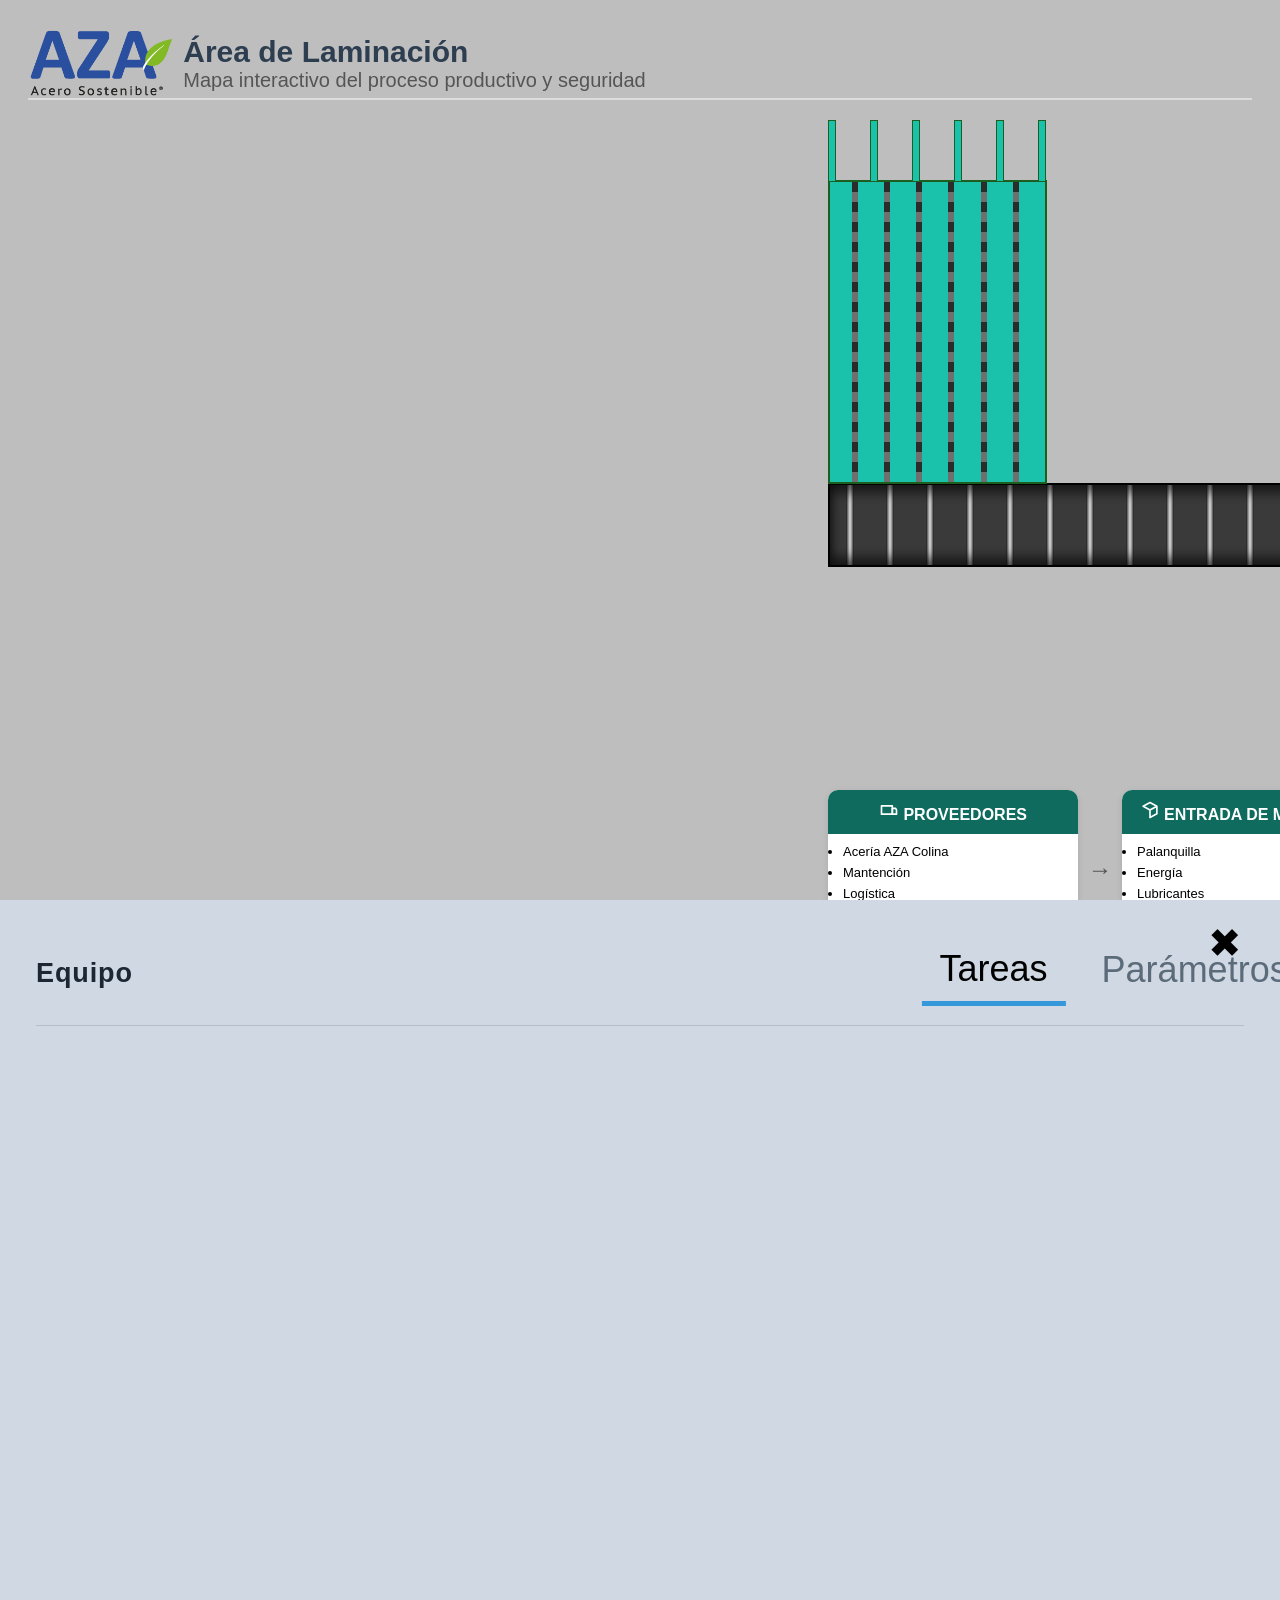
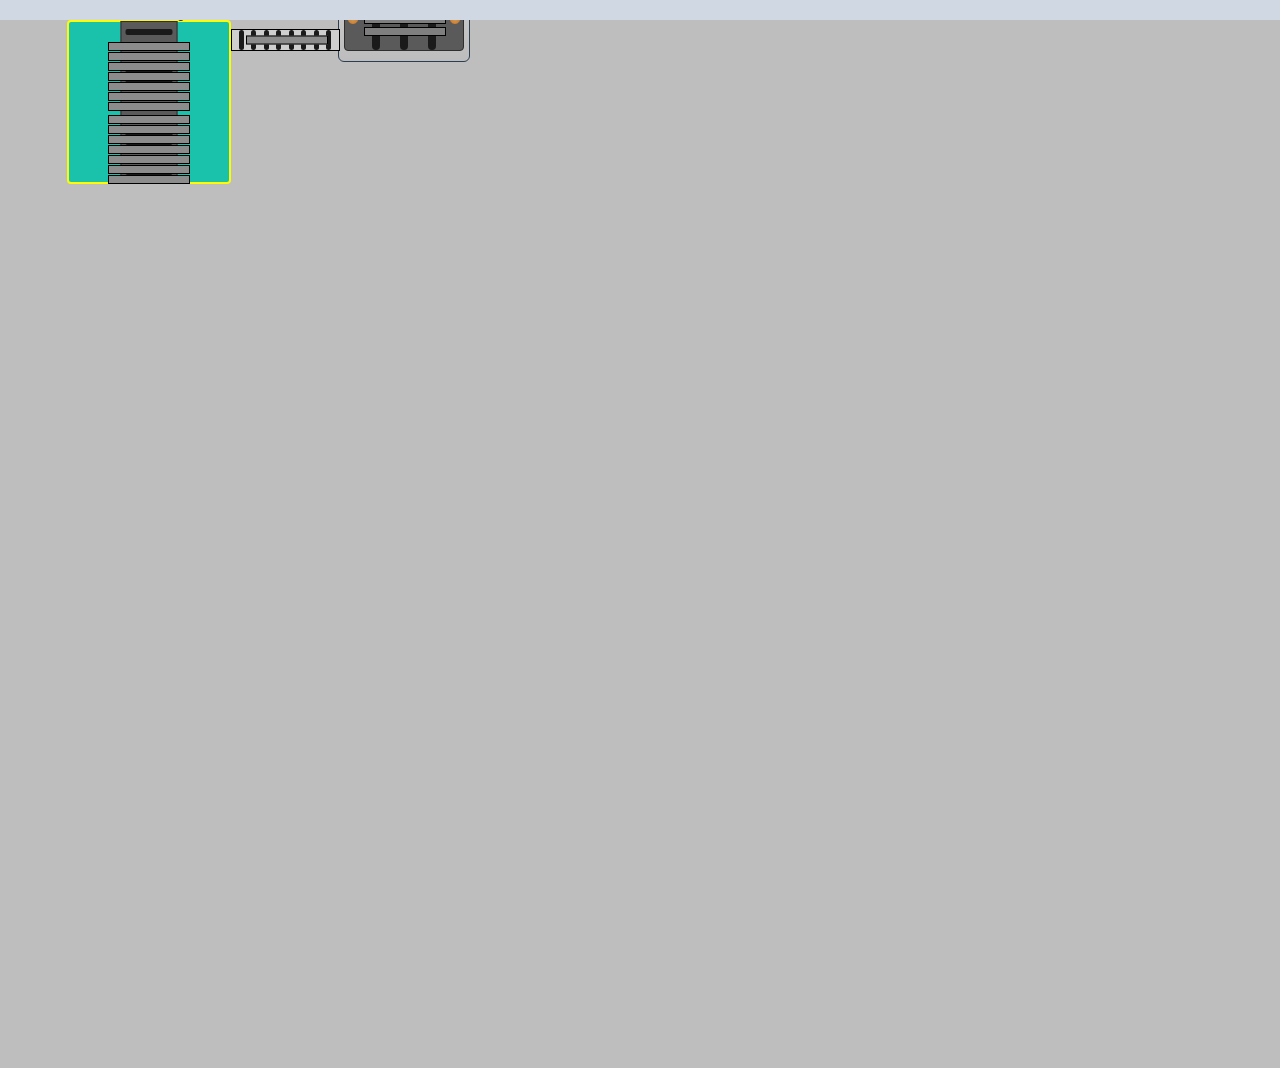
==== commit 7ffe2300: "Update index.html" ====
--- a/index.html
+++ b/index.html
@@ -9,7 +9,7 @@
 
 <body>
 <header class="encabezado">
-  <img src="logo-aza2.png" alt="Logo AZA" class="logo-empresa">
+  <img src="Logo-aza2.png" alt="Logo AZA" class="logo-empresa">
   <div class="titulo">
     <h1>Área de Laminación</h1>
     <p>Mapa interactivo del proceso productivo y seguridad </p>
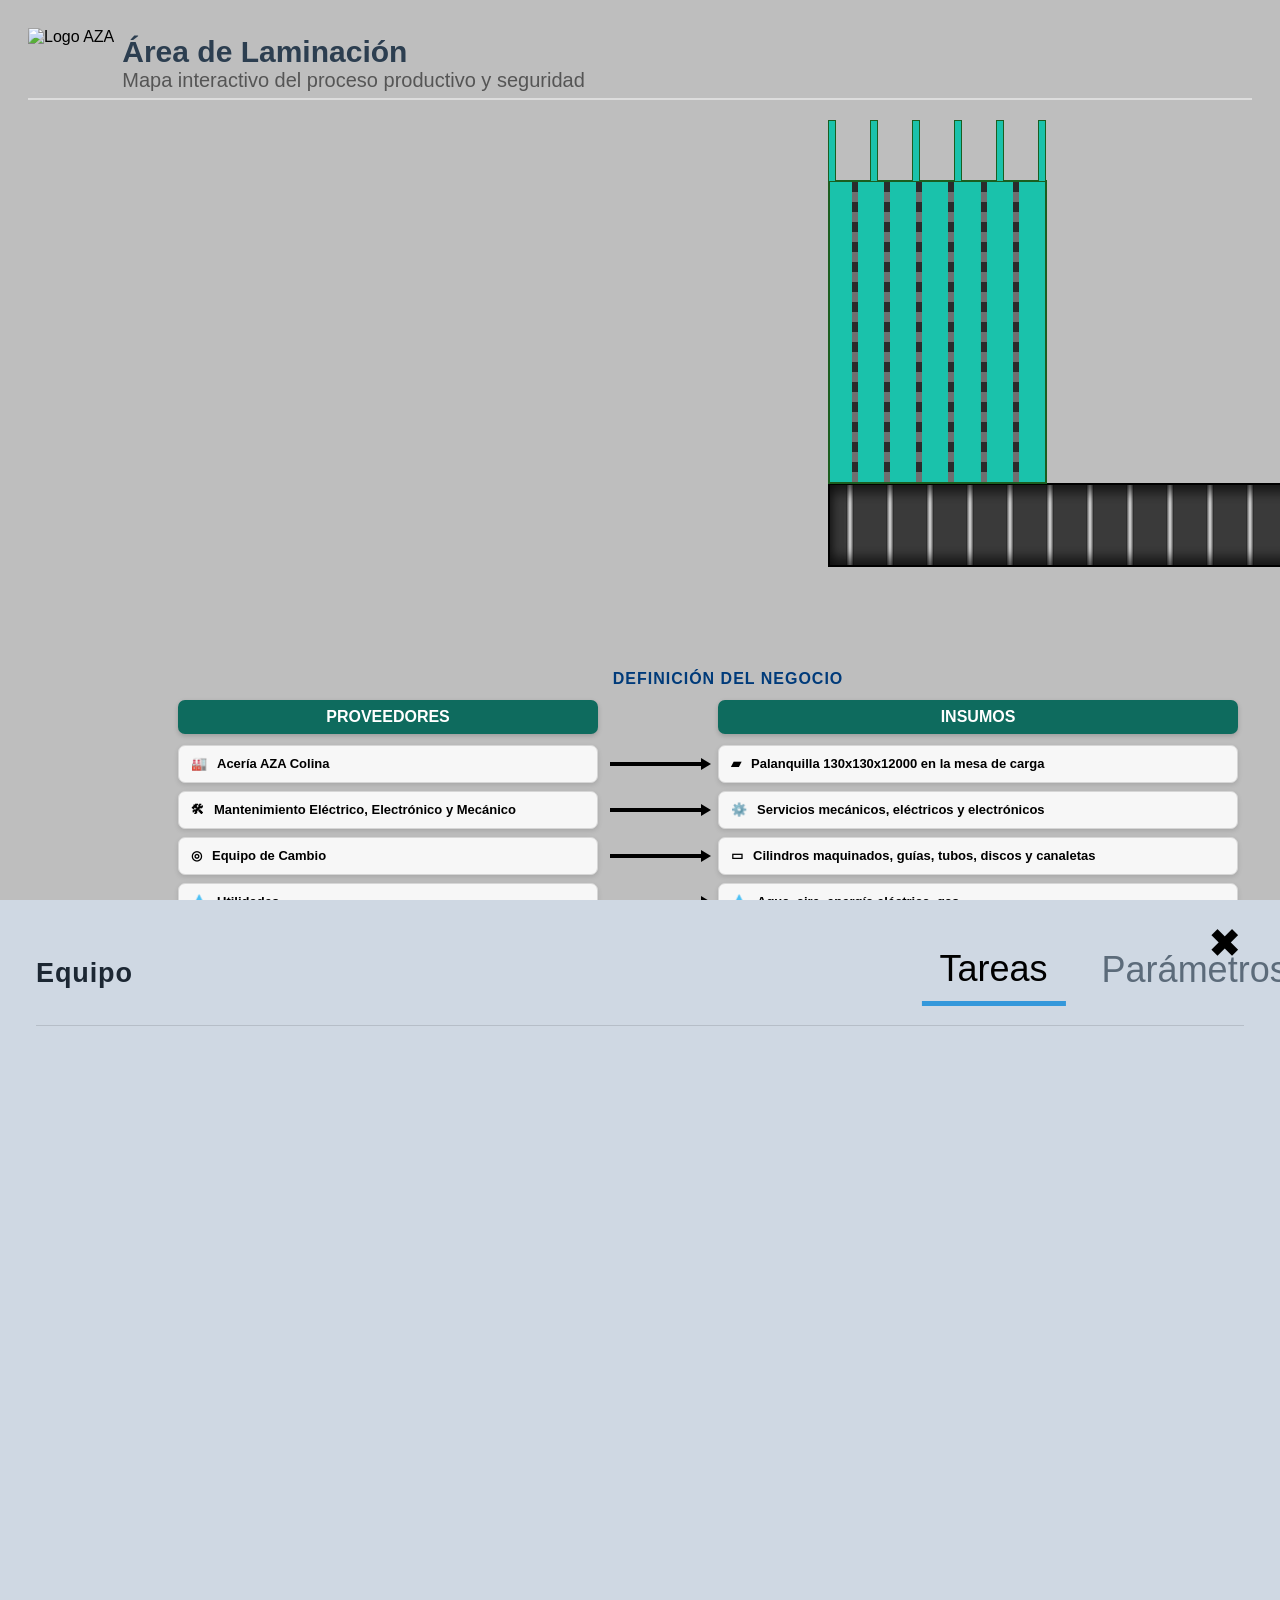
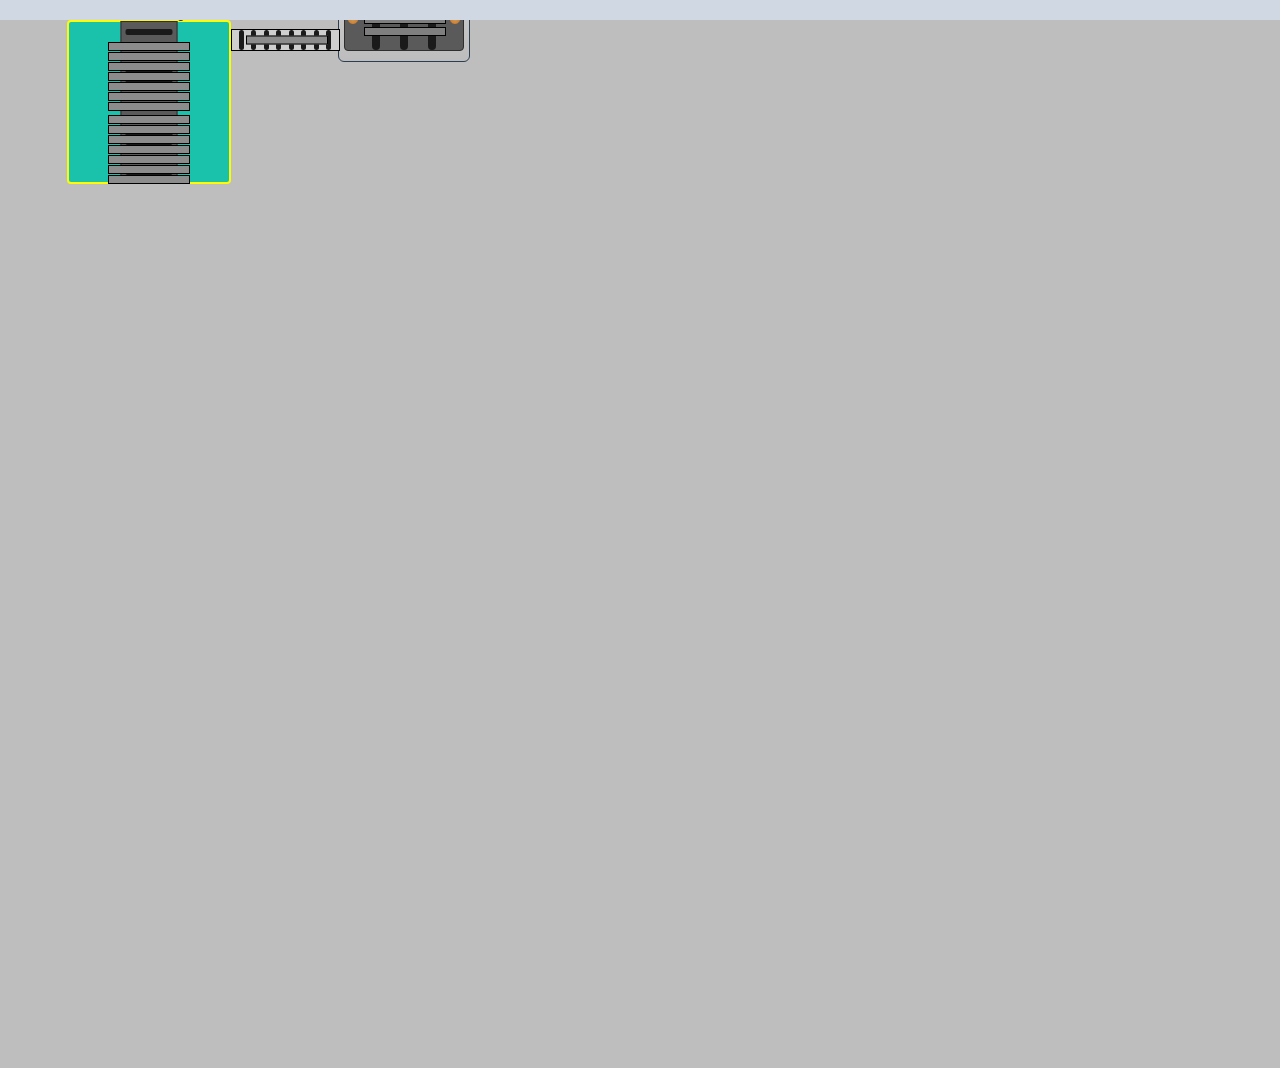
==== commit a40597dc: "Add files via upload" ====
--- a/index.html
+++ b/index.html
@@ -9,7 +9,7 @@
 
 <body>
 <header class="encabezado">
-  <img src="Logo-aza2.png" alt="Logo AZA" class="logo-empresa">
+  <img src="logo-aza2.png" alt="Logo AZA" class="logo-empresa">
   <div class="titulo">
     <h1>Área de Laminación</h1>
     <p>Mapa interactivo del proceso productivo y seguridad </p>
@@ -1412,119 +1412,198 @@
 
 
 
-<div class="contenedor-proceso">
-
-  <!-- PROVEEDORES -->
-  <div class="tarjeta">
-    <div class="header verde">
-      <span class="icono">
-        <svg xmlns="http://www.w3.org/2000/svg" fill="none" viewBox="0 0 24 24" stroke-width="2" stroke="currentColor">
-          <path stroke-linecap="round" stroke-linejoin="round" d="M3 7h13v10H3z"/>
-          <path stroke-linecap="round" stroke-linejoin="round" d="M16 10h4l1 2v5h-5z"/>
-        </svg>
-      </span>
-      <span>PROVEEDORES</span>
+
+<div class="bloque-negocio">
+
+  <!-- TÍTULO -->
+  <div class="definicion">
+    DEFINICIÓN DEL NEGOCIO
+  </div>
+<div class="bloque-relaciones">
+
+  <div class="rel-header proveedor-header">PROVEEDORES</div>
+  
+  <div class="rel-header insumo-header">INSUMOS</div>
+
+  <div class="rel-fila">
+    <div class="rel-card">🏭 <span>Acería AZA Colina</span></div>
+    <div class="rel-arrow"></div>
+    <div class="rel-card">▰ <span>Palanquilla 130x130x12000 en la mesa de carga</span></div>
+  </div>
+
+  <div class="rel-fila">
+    <div class="rel-card">🛠 <span>Mantenimiento Eléctrico, Electrónico y Mecánico</span></div>
+    <div class="rel-arrow"></div>
+    <div class="rel-card">⚙️ <span>Servicios mecánicos, eléctricos y electrónicos</span></div>
+  </div>
+
+  <div class="rel-fila">
+    <div class="rel-card">◎ <span>Equipo de Cambio</span></div>
+    <div class="rel-arrow"></div>
+    <div class="rel-card">▭ <span>Cilindros maquinados, guías, tubos, discos y canaletas</span></div>
+  </div>
+
+  <div class="rel-fila">
+    <div class="rel-card">💧 <span>Utilidades</span></div>
+    <div class="rel-arrow"></div>
+    <div class="rel-card">💧 <span>Agua, aire, energía eléctrica, gas</span></div>
+  </div>
+
+  <div class="rel-fila">
+    <div class="rel-card">📦 <span>Suministros</span></div>
+    <div class="rel-arrow"></div>
+    <div class="rel-card">🛢 <span>Lubricantes, grasas, aceites, petróleo, certificación, piezas y equipos</span></div>
+  </div>
+
+  <div class="rel-fila">
+    <div class="rel-card">📈 <span>Ingeniería</span></div>
+    <div class="rel-arrow"></div>
+    <div class="rel-card">📊 <span>Proyectos e inversiones</span></div>
+  </div>
+
+  <div class="rel-fila">
+    <div class="rel-card">🚛 <span>Logística</span></div>
+    <div class="rel-arrow"></div>
+    <div class="rel-card">🚛 <span>Movimentación y evacuación</span></div>
+  </div>
+
+  <div class="rel-fila">
+    <div class="rel-card">📋 <span>S&amp;OP</span></div>
+    <div class="rel-arrow"></div>
+    <div class="rel-card">🗓 <span>Plan de Producción</span></div>
+  </div>
+
+  <div class="rel-fila">
+    <div class="rel-card">🛡 <span>Gestión, Calidad, Medio Ambiente y TI</span></div>
+    <div class="rel-arrow"></div>
+    <div class="rel-card">🤝 <span>Servicios de apoyo a gestión</span></div>
+  </div>
+
+  <div class="rel-fila">
+    <div class="rel-card">👥 <span>Gestión de Personas y Desarrollo</span></div>
+    <div class="rel-arrow"></div>
+    <div class="rel-card">🎓 <span>Reclutamiento, capacitación y remuneración</span></div>
+  </div>
+
+  <div class="rel-fila">
+    <div class="rel-card">💻 <span>Informática</span></div>
+    <div class="rel-arrow"></div>
+    <div class="rel-card">🖥 <span>Software, mesa de ayuda e infraestructura digital</span></div>
+  </div>
+
+</div>
+<div class="proceso-laminacion">
+
+  <div class="proceso-header">
+    PROCESO DE LAMINACIÓN
+  </div>
+
+<div class="negocio-header">
+  <div class="negocio-titulo">NEGOCIO</div>
+  <div class="negocio-texto">
+    Producir barras de hormigón y rollos de alambrón, satisfaciendo los requerimientos del mercado nacional y de exportación.
+  </div>
+</div>
+  <div class="proceso-contenido">
+
+
+
+    <!-- 🔹 GENERAL -->
+    <div class="col">
+      <div class="titulo azul">GENERAL</div>
+
+      <div class="fila"><span>Mesa de carga</span><span>1</span></div>
+      <div class="fila"><span>Báscula</span><span>1</span></div>
+      <div class="fila"><span>Camino de rodillos</span><span>1</span></div>
+      <div class="fila"><span>Horno recalentamiento</span><span>1</span></div>
+      <div class="fila"><span>Cajas desbastadoras</span><span>6</span></div>
+      <div class="fila"><span>Cizallas</span><span>1</span></div>
+      <div class="fila"><span>Cajas laminadoras</span><span>8</span></div>
     </div>
-    <ul>
-      <li>Acería AZA Colina</li>
-      <li>Mantención</li>
-      <li>Logística</li>
-
-    </ul>
-  </div>
-
-  <div class="flecha">→</div>
-
-  <!-- ENTRADA -->
-  <div class="tarjeta">
-    <div class="header verde">
-      <span class="icono">
-        <svg xmlns="http://www.w3.org/2000/svg" fill="none" viewBox="0 0 24 24" stroke-width="2" stroke="currentColor">
-          <path stroke-linecap="round" stroke-linejoin="round" d="M20.25 7.5L12 3 3.75 7.5M20.25 7.5v9l-8.25 4.5M20.25 7.5L12 12m0 0L3.75 7.5M12 12v9"/>
-        </svg>
-      </span>
-      <span>ENTRADA DE MATERIAL</span>
+
+    <!-- 🔹 BARRAS -->
+    <div class="col">
+      <div class="titulo azul">BARRAS</div>
+      <div class="fila"><span>Cajas de agua</span><span>5</span></div>
+      <div class="fila"><span>Cizalla</span><span>2</span></div>
+      <div class="fila"><span>Monobloque</span><span>1</span></div>
+      <div class="fila"><span>Arrastrador</span><span>2</span></div>
+      <div class="fila"><span>Equipos FrenaColas</span><span>2</span></div>
+      <div class="fila"><span>Parrilla de enfriamiento</span><span>1</span></div>
+      <div class="fila"><span>Cizalla corte en frío</span><span>1</span></div>
+      <div class="fila"><span>Enzunchadoras</span><span>2</span></div>
+      <div class="fila"><span>Estación de pesaje</span><span>1</span></div>
+      <div class="fila"><span>Balanza</span><span>1</span></div>
     </div>
-    <ul>
-      <li>Palanquilla</li>
-      <li>Energía</li>
-      <li>Lubricantes</li>
-    </ul>
-  </div>
-
-  <div class="flecha">→</div>
-
-  <!-- PROCESO -->
-  <div class="tarjeta proceso">
-    <div class="header azul">
-      <span class="icono">
-   <svg xmlns="http://www.w3.org/2000/svg" fill="none" viewBox="0 0 24 24" stroke-width="1.5" stroke="currentColor" class="size-6">
-  <path stroke-linecap="round" stroke-linejoin="round" d="M4.5 12a7.5 7.5 0 0 0 15 0m-15 0a7.5 7.5 0 1 1 15 0m-15 0H3m16.5 0H21m-1.5 0H12m-8.457 3.077 1.41-.513m14.095-5.13 1.41-.513M5.106 17.785l1.15-.964m11.49-9.642 1.149-.964M7.501 19.795l.75-1.3m7.5-12.99.75-1.3m-6.063 16.658.26-1.477m2.605-14.772.26-1.477m0 17.726-.26-1.477M10.698 4.614l-.26-1.477M16.5 19.794l-.75-1.299M7.5 4.205 12 12m6.894 5.785-1.149-.964M6.256 7.178l-1.15-.964m15.352 8.864-1.41-.513M4.954 9.435l-1.41-.514M12.002 12l-3.75 6.495" />
-</svg>
-
-      </span>
-      <span>PROCESO DE LAMINACIÓN</span>
+
+    <!-- 🔹 ROLLOS -->
+    <div class="col">
+      <div class="titulo azul">ROLLOS</div>
+
+      <div class="fila"><span>Cajas de agua</span><span>4</span></div>
+      <div class="fila"><span>Cizalla</span><span>1</span></div>
+      <div class="fila"><span>Monobloque</span><span>1</span></div>
+      <div class="fila"><span>Arrastrador</span><span>1</span></div>
+      <div class="fila"><span>Formador de espiras</span><span>1</span></div>
+      <div class="fila"><span>Stelmor</span><span>1</span></div>
+      <div class="fila"><span>Colector de espiras</span><span>1</span></div>
+      <div class="fila"><span>Enzunchadora</span><span>1</span></div>
+      <div class="fila"><span>Estación de pesaje</span><span>1</span></div>
+      <div class="fila"><span>Carro rollos</span><span>1</span></div>
     </div>
 
-    <div class="columnas">
-      <div>
-        <strong>Barras</strong>
-        <ul>
-          <li>Tren laminación</li>
-          <li>Corte</li>
-        </ul>
-      </div>
-      <div>
-        <strong>Rollos</strong>
-        <ul>
-          <li>Formado</li>
-          <li>Enfriado</li>
-        </ul>
-      </div>
+  </div>
+
+  <!-- 🔹 PERSONAS -->
+  <div class="bloque-inferior">
+    <div class="subtitulo">PERSONAS</div>
+    <div class="texto">
+
+Sub-Gerente (1) · Asesor técnico (1) · Jefes de célula (4) ·Ingeniero de proceso (1) · Administrativos (5) ·Operadores (40)
+
     </div>
   </div>
 
-  <div class="flecha">→</div>
-
-  <!-- SALIDA -->
-  <div class="tarjeta">
-    <div class="header verde">
-      <span class="icono">
-        <svg xmlns="http://www.w3.org/2000/svg" fill="none" viewBox="0 0 24 24" stroke-width="2" stroke="currentColor">
-          <path stroke-linecap="round" stroke-linejoin="round" d="M3 7.5L12 3l9 4.5M3 7.5v9L12 21m0-9 9-4.5M12 12v9"/>
-          <path stroke-linecap="round" stroke-linejoin="round" d="M16.5 12h4.5m0 0-2.25-2.25M21 12l-2.25 2.25"/>
-        </svg>
-      </span>
-      <span>SALIDA DE PRODUCTOS</span>
-    </div>
-    <ul>
-      <li>Barras</li>
-      <li>Rollos</li>
-      <li>Subproductos</li>
-    </ul>
-  </div>
-
-  <div class="flecha">→</div>
-
-  <!-- CLIENTES -->
-  <div class="tarjeta">
-    <div class="header verde">
-      <span class="icono">
-        <svg xmlns="http://www.w3.org/2000/svg" fill="none" viewBox="0 0 24 24" stroke-width="2" stroke="currentColor">
-          <path stroke-linecap="round" stroke-linejoin="round" d="M15 6a3 3 0 1 1-6 0 3 3 0 0 1 6 0Zm6 3a2.25 2.25 0 1 1-4.5 0 2.25 2.25 0 0 1 4.5 0Zm-12 0a2.25 2.25 0 1 1-4.5 0 2.25 2.25 0 0 1 4.5 0ZM6 18.75a3 3 0 0 1 6 0M18 18.75a3 3 0 0 0-6 0"/>
-        </svg>
-      </span>
-      <span>CLIENTES</span>
-    </div>
-    <ul>
-      <li>Logística</li>
-      <li>Cliente externo</li>
-    </ul>
-  </div>
-
-</div>
-
-
+</div>
+
+<div class="bloque-salida">
+
+  <div class="salida-header producto-header">PRODUCTO / SERVICIO</div>
+  <div class="salida-header cliente-header">CLIENTES</div>
+
+  <div class="salida-fila">
+    <div class="salida-card">Barras y Rollos</div>
+     <div class="rel-arrow"></div>
+    <div class="salida-card">Logística</div>
+  </div>
+
+  <div class="salida-fila">
+    <div class="salida-card">Despunte y chatarreo</div>
+     <div class="rel-arrow"></div>
+    <div class="salida-card">Patio Chatarra</div>
+  </div>
+
+  <div class="salida-fila">
+    <div class="salida-card">Laminilla</div>
+    <div class="rel-arrow"></div>
+    <div class="salida-card">KDM</div>
+  </div>
+
+  <div class="salida-fila">
+    <div class="salida-card">Pruebas de calidad</div>
+     <div class="rel-arrow"></div>
+    <div class="salida-card">Laboratorio</div>
+  </div>
+
+  <div class="salida-fila">
+    <div class="salida-card">Exportación</div>
+    <div class="rel-arrow"></div>
+    <div class="salida-card">Cliente externo</div>
+  </div>
+
+</div>
+
+</div>
 
 
 
--- a/styles.css
+++ b/styles.css
@@ -4893,22 +4893,34 @@
 
 
 
+.bloque-negocio {
+  position: absolute;
+  width: max-content;
+
+  /* 👉 MUEVE TODO EL BLOQUE */
+  left: 500px;
+  top: -550px;
+}
+
+/* ========================= */
+/* CONTENEDOR TARJETAS */
+/* ========================= */
 
 .contenedor-proceso {
   display: flex;
   align-items: stretch;
   gap: 10px;
   padding: 20px;
-  margin-top: -650px;   /* baja */
-  margin-left: 780px; 
-
-}
-
+}
+
+/* ========================= */
 /* TARJETAS */
+/* ========================= */
+
 .tarjeta {
   background: white;
   border-radius: 10px;
-  width: 250px;
+  width: 450px;
   box-shadow: 0 2px 6px rgba(0,0,0,0.1);
   overflow: hidden;
 }
@@ -4917,12 +4929,18 @@
   width: 320px;
 }
 
+/* ========================= */
 /* HEADER */
+/* ========================= */
+
 .header {
+  display: flex;
+  align-items: center;
+  gap: 8px;
+
   color: white;
   padding: 10px;
   font-weight: bold;
-  text-align: center;
 }
 
 .verde {
@@ -4933,7 +4951,24 @@
   background: #1f3c88;
 }
 
+/* ========================= */
+/* ICONOS */
+/* ========================= */
+
+.icono {
+  display: flex;
+  align-items: center;
+}
+
+.icono svg {
+  width: 14px;
+  height: 14px;
+}
+
+/* ========================= */
 /* CONTENIDO */
+/* ========================= */
+
 .tarjeta ul {
   padding: 10px 15px;
   margin: 0;
@@ -4944,7 +4979,10 @@
   margin-bottom: 6px;
 }
 
+/* ========================= */
 /* PROCESO COLUMNAS */
+/* ========================= */
+
 .columnas {
   display: flex;
   gap: 10px;
@@ -4958,7 +4996,10 @@
   padding: 8px;
 }
 
+/* ========================= */
 /* FLECHAS */
+/* ========================= */
+
 .flecha {
   display: flex;
   align-items: center;
@@ -4966,16 +5007,446 @@
   color: #555;
 }
 
-.icono svg {
-  width: 20px;
-  height: 20px;
-}
-
-
-
-
-
-
-
-
-
+/* ========================= */
+/* TÍTULO */
+/* ========================= */
+
+.definicion {
+  font-size: 20px;
+  font-weight: bold;
+  width: 100%;
+  margin-bottom: 20px;
+  color: #1f3c88;
+  text-transform: uppercase;
+  letter-spacing: 1px;
+  text-align: center;
+}
+
+
+
+
+
+
+
+
+
+
+
+
+
+.bloque-negocio {
+  position: absolute;
+  top: -520px;
+
+  left: 10%;
+  transform: translateX(-50%);
+
+  width: 1100px;
+  font-family: Arial, sans-serif;
+  z-index: 20;
+}
+
+/* TÍTULO GENERAL */
+.definicion {
+  width: 100%;
+  text-align: center;
+  font-size: 18px;
+  font-weight: bold;
+  color: #003b7a;
+  margin-bottom: 12px;
+  letter-spacing: 1px;
+}
+
+/* CONTENEDOR RELACIONES */
+.bloque-relaciones {
+  position: relative;
+  width: 100%;
+}
+
+/* HEADERS VERDES */
+.rel-header {
+  background: #0e6b5e;
+  color: white;
+  font-weight: bold;
+  text-align: center;
+  padding: 8px 12px;
+  border-radius: 7px;
+  box-shadow: 0 2px 5px rgba(0,0,0,.18);
+  box-sizing: border-box;
+}
+
+.proveedor-header {
+  position: absolute;
+  top: 0;
+  left: 0;
+  width: 420px;
+}
+
+.insumo-header {
+  position: absolute;
+  top: 0;
+  left: 540px;
+  width: 520px;
+}
+
+/* FILAS */
+.rel-fila {
+  display: grid;
+  grid-template-columns: 420px 120px 520px;
+  align-items: center;
+  margin-bottom: 8px;
+  position: relative;
+  top: 45px;
+}
+
+/* TARJETAS */
+.rel-card {
+  min-height: 38px;
+  background: #f7f7f7;
+  border: 1px solid #d6d6d6;
+  border-radius: 7px;
+  padding: 8px 12px;
+  display: flex;
+  align-items: center;
+  gap: 10px;
+  font-size: 13px;
+  font-weight: 600;
+  line-height: 1.15;
+  box-shadow: 0 2px 5px rgba(0,0,0,.12);
+  box-sizing: border-box;
+}
+
+.rel-card span {
+  white-space: normal;
+}
+
+/* FLECHAS */
+.rel-arrow {
+  height: 4px;
+  background: #000000;
+  position: relative;
+  width: 80%;
+   margin: 0 auto;
+}
+
+.rel-arrow::after {
+  content: "";
+  position: absolute;
+  right: -5px;
+
+  top: -5px; /* antes -5px */
+  border-left: 12px solid #000000; /* más grande */
+  border-top: 7px solid transparent;
+  border-bottom: 7px solid transparent;
+}
+
+
+
+
+/* =========================
+   PROCESO LAMINACIÓN
+========================= */
+
+.proceso-laminacion {
+  width: 700px;
+  background: #f7f7f7;
+  border-radius: 10px;
+  border: 1px solid #dcdcdc;
+  box-shadow: 0 3px 10px rgba(0,0,0,.18);
+  font-family: Arial, sans-serif;
+
+  position: absolute;
+  top: -10px;
+  left: 1150px;
+  overflow: hidden;
+}
+
+/* HEADER PRINCIPAL */
+.proceso-header {
+  background: #0e6b5e;
+  color: white;
+  padding: 12px;
+  text-align: center;
+  font-size: 17px;
+  font-weight: bold;
+  letter-spacing: 1px;
+}
+
+/* NEGOCIO */
+.negocio-header {
+  background: #0e6b5e;
+  color: white;
+  padding: 14px 18px;
+  margin-bottom: 10px;
+}
+
+.negocio-titulo {
+  font-size: 14px;
+  font-weight: bold;
+  letter-spacing: 1px;
+  margin-bottom: 5px;
+}
+
+.negocio-texto {
+  font-size: 13px;
+  line-height: 1.35;
+  max-width: 620px;
+}
+
+/* GRID PRINCIPAL */
+.proceso-contenido {
+  display: grid;
+  grid-template-columns: 1fr 1fr 1fr;
+  gap: 10px;
+  padding: 18px;
+}
+
+
+
+
+/* FILAS */
+.proceso-laminacion .fila {
+  display: flex;
+  justify-content: space-between;
+  align-items: center;
+
+  background: white;
+  padding: 7px 10px;
+  border-radius: 5px;
+  border: 1px solid #e0e0e0;
+
+  font-size: 13px;
+}
+
+/* TEXTO IZQUIERDA */
+.proceso-laminacion .fila span:first-child {
+  max-width: 82%;
+}
+
+/* CANTIDAD */
+.proceso-laminacion .fila span:last-child {
+  font-weight: bold;
+  color: #555;
+  min-width: 20px;
+  text-align: right;
+}
+
+/* PERSONAS */
+.bloque-inferior {
+  border-top: 1px solid #dcdcdc;
+  margin-top: 5px;
+  padding: 12px 16px;
+}
+
+.subtitulo {
+  font-weight: bold;
+  color: #0e6b5e;
+  font-size: 13px;
+  margin-bottom: 5px;
+}
+
+
+
+/* CONTENEDOR GENERAL */
+.bloque-negocio {
+  position: absolute;
+  top: -550px;
+  left: 700px;
+  font-family: Arial, sans-serif;
+  z-index: 20;
+}
+
+/* TITULO */
+.definicion {
+  color: #003b7a;
+  font-weight: bold;
+  font-size: 16px;
+  margin-bottom: 12px;
+}
+
+/* =========================
+   PROVEEDORES / INSUMOS
+========================= */
+
+.bloque-relaciones {
+  position: relative;
+  width: 1080px;
+}
+
+/* =========================
+   PROCESO
+========================= */
+
+.proceso-laminacion {
+  position: absolute;
+  top: 30px;
+  left: 1130px;  /* 👈 AJUSTA ESTE VALOR */
+}
+
+/* =========================
+   PRODUCTO / CLIENTES
+========================= */
+
+.bloque-salida {
+  position: absolute;
+  top: 30px;
+  left: 1900px; /* 👈 AJUSTA ESTE VALOR */
+  width: 900px;
+}
+
+/* HEADERS */
+.salida-header {
+  background: #0e6b5e;
+  color: white;
+  font-weight: bold;
+  text-align: center;
+  padding: 6px;
+  border-radius: 6px;
+}
+
+/* POSICIÓN HEADERS */
+.producto-header {
+  position: absolute;
+  top: 0;
+  left: 0;
+  width: 200px;
+}
+
+.cliente-header {
+  position: absolute;
+  top: 0;
+  left: 310px;
+  width: 200px;
+}
+
+/* FILAS */
+.salida-fila {
+  display: grid;
+  grid-template-columns: 214px 100px 200px;
+  align-items: center;
+  margin-bottom: 8px;
+  position: relative;
+  top: 45px;
+}
+
+/* TARJETAS */
+.salida-card {
+  background: #f7f7f7;
+  border: 1px solid #d6d6d6;
+  border-radius: 6px;
+  padding: 6px 8px;
+  font-size: 13px;
+  box-shadow: 0 2px 5px rgba(0,0,0,.12);
+}
+
+/* FLECHAS (REUTILIZANDO LAS MISMAS) */
+.rel-arrow {
+  height: 4px;
+  background: #000;
+  width: 80%;
+  margin: 0 auto;
+  position: relative;
+}
+
+.rel-arrow::after {
+  content: "";
+  position: absolute;
+  right: -5px;
+  top: -4px;
+  border-left: 10px solid #000;
+  border-top: 6px solid transparent;
+  border-bottom: 6px solid transparent;
+}
+
+/* =========================
+   FIX: AISLAR PROCESO
+========================= */
+
+.proceso-laminacion .col {
+  display: flex;
+  flex-direction: column;
+  gap: 5px;
+}
+
+.proceso-laminacion .titulo {
+  background: #1f3c88;
+  color: white;
+  font-weight: bold;
+  font-size: 13px;
+  padding: 8px;
+  border-radius: 5px;
+  text-align: center;
+  letter-spacing: 0.5px;
+  box-shadow: 0 1px 3px rgba(0,0,0,.15);
+}
+
+.proceso-laminacion .fila {
+  display: flex;
+  justify-content: space-between;
+  align-items: center;
+
+  background: white;
+  padding: 7px 10px;
+  border-radius: 5px;
+  border: 1px solid #e0e0e0;
+
+  font-size: 13px;
+  font-family: Arial, sans-serif;
+}
+
+.proceso-laminacion .texto {
+  color: #222;
+  font-size: 13px;
+  font-weight: 600;
+  font-family: Arial, sans-serif;
+}
+
+.proceso-laminacion .subtitulo {
+  font-weight: bold;
+  color: #0e6b5e;
+  font-size: 13px;
+  margin-bottom: 5px;
+}
+
+/* =========================
+   TEXTO IGUAL A INSUMOS
+========================= */
+
+.proceso-laminacion {
+  font-family: Arial, sans-serif;
+  color: #222;
+}
+
+/* FILAS */
+.proceso-laminacion .fila span:first-child {
+  color: #222;
+  font-weight: 600;
+}
+
+.proceso-laminacion .fila span:last-child {
+  color: #555;
+  font-weight: 700;
+}
+
+/* BLOQUE PERSONAS */
+.proceso-laminacion .texto {
+  color: #222;
+  font-weight: 600;
+}
+
+.bloque-salida {
+  font-family: Arial, sans-serif;
+  color: #222;
+}
+
+/* TARJETAS */
+.bloque-salida .salida-card {
+  color: #222;
+  font-weight: 600;
+}
+
+/* SI USAS SPAN (por si acaso) */
+.bloque-salida .salida-card span {
+  color: #222;
+  font-weight: 600;
+}
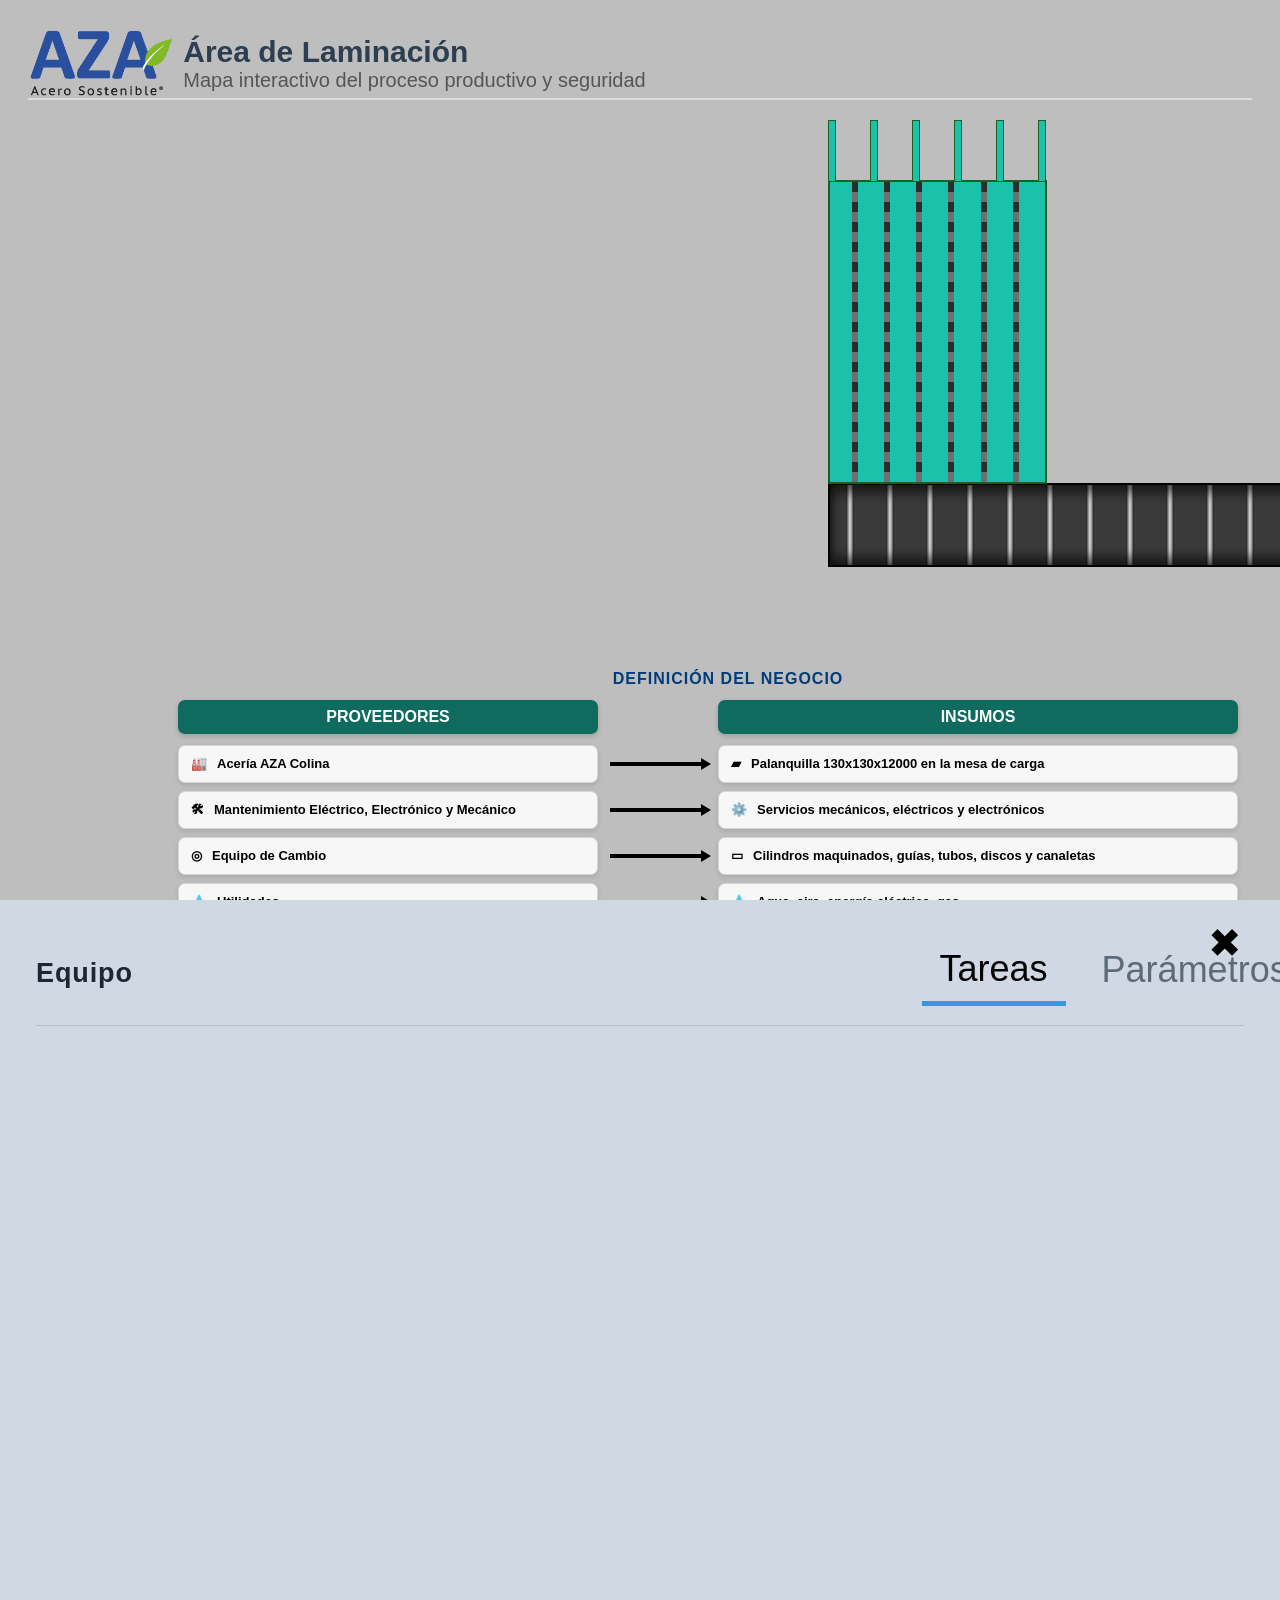
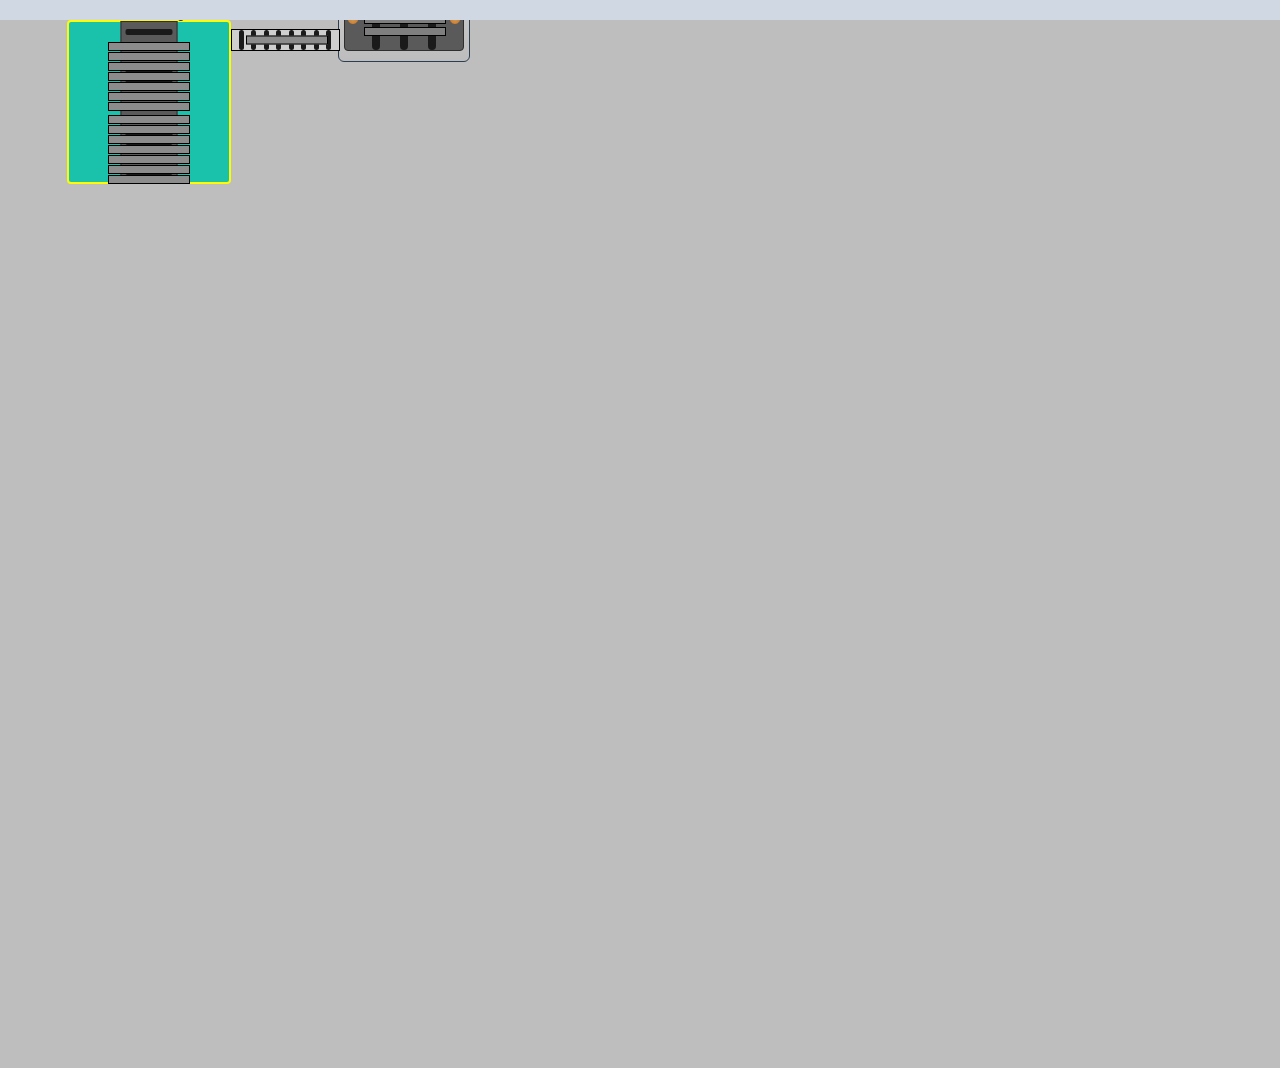
==== commit 7bc771ee: "Update index.html" ====
--- a/index.html
+++ b/index.html
@@ -9,7 +9,7 @@
 
 <body>
 <header class="encabezado">
-  <img src="logo-aza2.png" alt="Logo AZA" class="logo-empresa">
+  <img src="Logo-aza2.png" alt="Logo AZA" class="logo-empresa">
   <div class="titulo">
     <h1>Área de Laminación</h1>
     <p>Mapa interactivo del proceso productivo y seguridad </p>
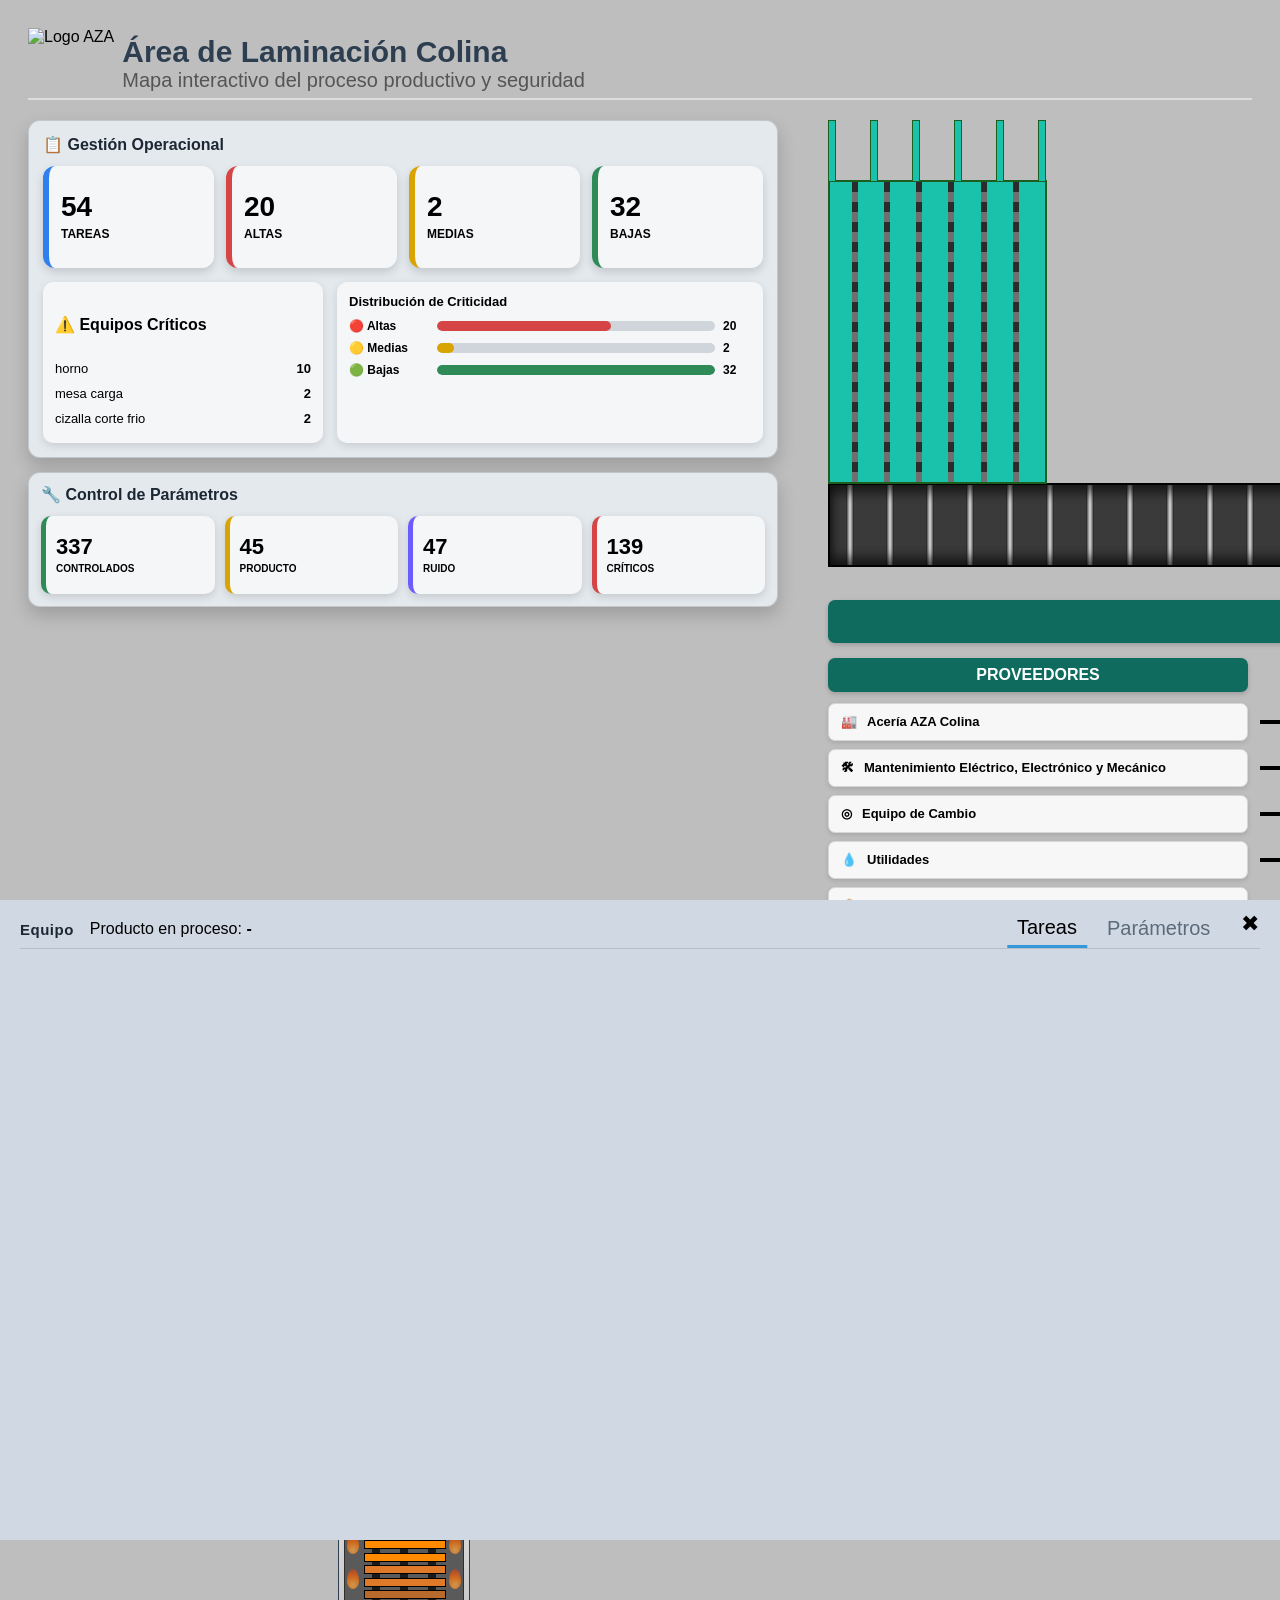
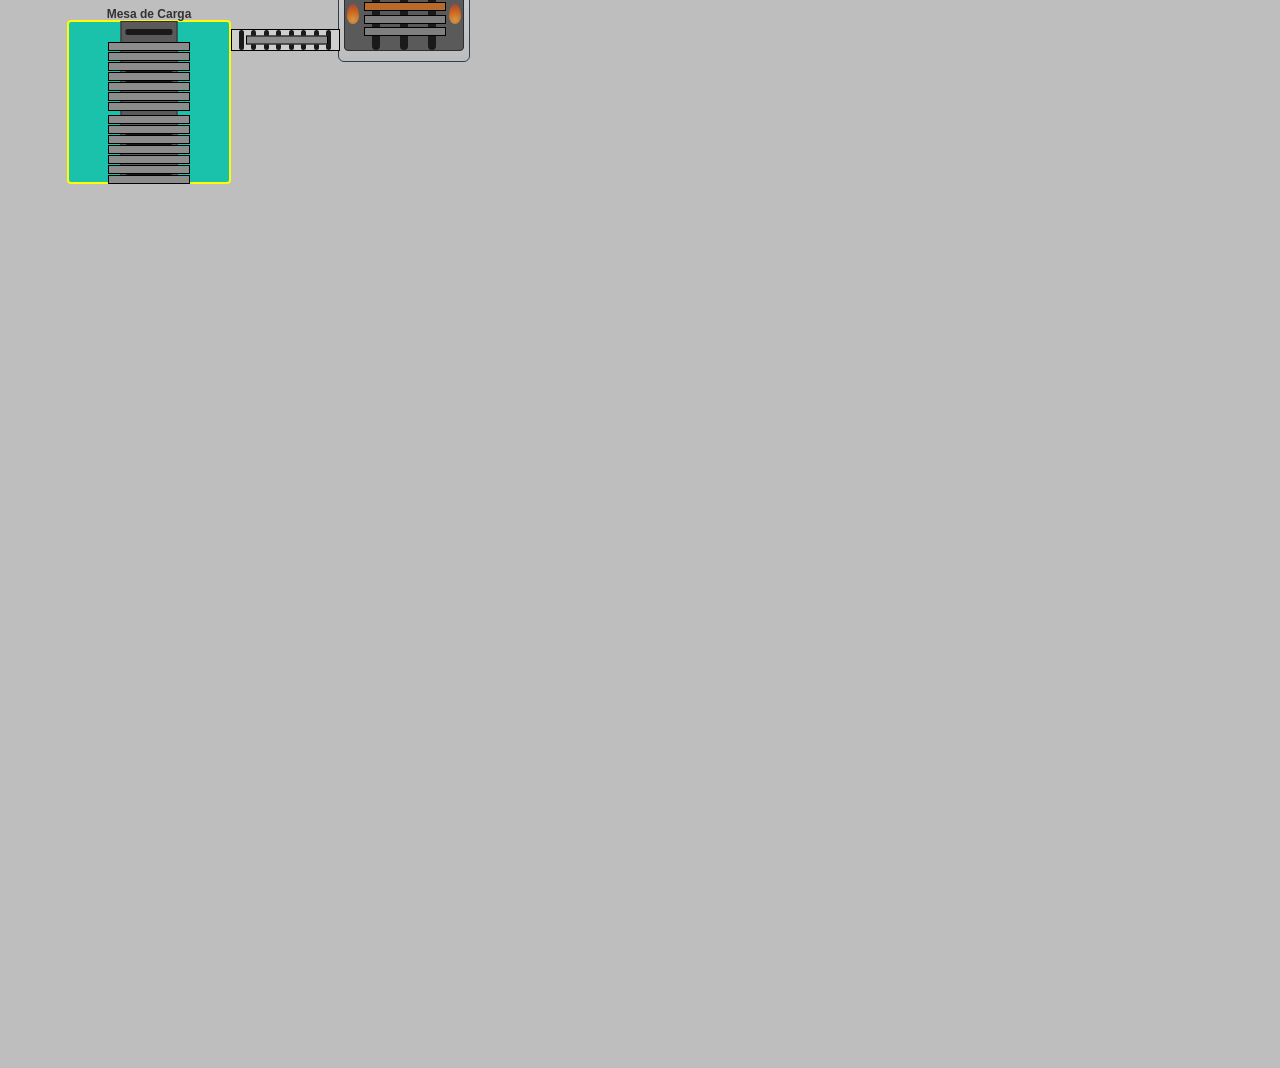
==== commit 980fc3ca: "Add files via upload" ====
--- a/index.html
+++ b/index.html
@@ -9,9 +9,9 @@
 
 <body>
 <header class="encabezado">
-  <img src="Logo-aza2.png" alt="Logo AZA" class="logo-empresa">
+  <img src="logo-aza2.png" alt="Logo AZA" class="logo-empresa">
   <div class="titulo">
-    <h1>Área de Laminación</h1>
+    <h1>Área de Laminación Colina</h1>
     <p>Mapa interactivo del proceso productivo y seguridad </p>
   </div>
 </header>
@@ -861,7 +861,7 @@
 <div class="equipo caja-subida-agua"
 onclick="mostrarEquipo(event,'caja_agua_8')">
 
-<div class="nombre-equipo">Caja Agua N°8</div>
+<div class="nombre-equipo">caja_agua_8</div>
 
 </div>
  <div class="tubo-guia"></div>
@@ -923,28 +923,55 @@
 <div class="nombre-equipo">Caja Agua N°3</div>
 
 </div>
-  <div class="tubo-guia"></div>
-  <div class="tubo-guia"></div>
-   <div class="tubo-guia"></div>
-  <div class="tubo-guia"></div>
-   <div class="tubo-guia"></div>
-  <div class="tubo-guia"></div>
-   <div class="tubo-guia"></div>
-  <div class="tubo-guia"></div>
-    <div class="tubo-guia"></div>
-  <div class="tubo-guia"></div>
-   <div class="tubo-guia"></div>
-  <div class="tubo-guia"></div>
-   <div class="tubo-guia"></div>
-  <div class="tubo-guia"></div>
-   <div class="tubo-guia"></div>
-  <div class="tubo-guia"></div>
-    <div class="tubo-guia"></div>
-  <div class="tubo-guia"></div>
-   <div class="tubo-guia"></div>
-  <div class="tubo-guia"></div>
-   <div class="tubo-guia"></div>
-
+
+<div class="equipo traslacion-alambron"
+onclick="mostrarEquipo(event,'traslacion_alambron')"
+style="
+position:absolute;
+left:640px;
+top:0px;
+"
+>
+
+  <div class="nombre-equipo"
+  style="
+  position:absolute;
+  top:-20px;
+  left:350px;
+  transform:translateX(-50%);
+  white-space:nowrap;
+  "
+  >
+    Traslación Alambron
+  </div>
+
+  <div class="tunel-tubos">
+
+    <div class="tubo-guia"></div>
+    <div class="tubo-guia"></div>
+    <div class="tubo-guia"></div>
+    <div class="tubo-guia"></div>
+    <div class="tubo-guia"></div>
+    <div class="tubo-guia"></div>
+    <div class="tubo-guia"></div>
+    <div class="tubo-guia"></div>
+    <div class="tubo-guia"></div>
+    <div class="tubo-guia"></div>
+
+    <div class="tubo-guia"></div>
+    <div class="tubo-guia"></div>
+    <div class="tubo-guia"></div>
+    <div class="tubo-guia"></div>
+    <div class="tubo-guia"></div>
+    <div class="tubo-guia"></div>
+    <div class="tubo-guia"></div>
+    <div class="tubo-guia"></div>
+    <div class="tubo-guia"></div>
+    <div class="tubo-guia"></div>
+
+  </div>
+
+</div>
   
 </div>
 
@@ -1001,6 +1028,10 @@
   
   </div>
 
+
+
+</div>
+
   <div class="colectordeespiras"
   onclick="mostrarEquipo(event,'colector_espiras')"
      data-nombre="Colector de Espiras">
@@ -1011,9 +1042,6 @@
     </div>
   </div>
 
-</div>
-
-
 <div class="jaula-delimitador modo-doble">
 <div class="selector-modo">
 
@@ -1025,7 +1053,9 @@
 
 </div>
   <!-- guía que mueve la barra (desviador real) -->
-  <div class="canal-guia canal-jaula"></div>
+  <div class="canal-guia canal-jaula"
+       onclick="mostrarEquipo(event,'Desviador_1')"
+       data-nombre="Desviador 1"></div>
 
   <!-- Cizalla CVS7 -->
   <div class="equipo cizalla cizalla-cvs7"
@@ -1063,37 +1093,52 @@
 
 </div>
 
-
-<div class="tunel-tubos tunel-cvs7-superior">
-
-  <div class="tubo-guia"></div>
-  <div class="tubo-guia"></div>
-  <div class="tubo-guia"></div>
-  <div class="tubo-guia"></div>
-  <div class="tubo-guia"></div>
-  <div class="tubo-guia"></div>
-  <div class="tubo-guia"></div>
-  <div class="tubo-guia"></div>
-  <div class="tubo-guia"></div>
-  <div class="tubo-guia"></div>
-
-</div>
-
-<div class="tunel-tubos tunel-cvs7-inferior">
-
-  <div class="tubo-guia"></div>
-  <div class="tubo-guia"></div>
-  <div class="tubo-guia"></div>
-  <div class="tubo-guia"></div>
-  <div class="tubo-guia"></div>
-  <div class="tubo-guia"></div>
-  <div class="tubo-guia"></div>
-  <div class="tubo-guia"></div>
-  <div class="tubo-guia"></div>
-  <div class="tubo-guia"></div>
-
-
-</div>
+<div class="equipo traslacion-cvs7"
+onclick="mostrarEquipo(event,'traslacion_doble')">
+
+  <div class="nombre-equipo"
+  style="
+position:absolute;
+top:30px;
+left:5300px;
+transform:translateX(-50%);
+white-space:nowrap;
+"
+>
+    Traslación Doble
+  
+  </div>
+
+  <div class="tunel-tubos tunel-cvs7-superior">
+    <div class="tubo-guia"></div>
+    <div class="tubo-guia"></div>
+    <div class="tubo-guia"></div>
+    <div class="tubo-guia"></div>
+    <div class="tubo-guia"></div>
+    <div class="tubo-guia"></div>
+    <div class="tubo-guia"></div>
+    <div class="tubo-guia"></div>
+    <div class="tubo-guia"></div>
+    <div class="tubo-guia"></div>
+  </div>
+
+  <div class="tunel-tubos tunel-cvs7-inferior">
+    <div class="tubo-guia"></div>
+    <div class="tubo-guia"></div>
+    <div class="tubo-guia"></div>
+    <div class="tubo-guia"></div>
+    <div class="tubo-guia"></div>
+    <div class="tubo-guia"></div>
+    <div class="tubo-guia"></div>
+    <div class="tubo-guia"></div>
+    <div class="tubo-guia"></div>
+    <div class="tubo-guia"></div>
+  </div>
+
+</div>
+
+
+
 
 <div class="equipo frenacolas"
 onclick="mostrarEquipo(event,'frenacolas')"
@@ -1118,6 +1163,7 @@
 <div class="equipo parrilla-enfriamiento"
      onclick="mostrarEquipo(event,'parrilla_enfriamiento')"
      data-nombre="Parrilla de Enfriamiento">
+
 <div class="nombre-equipo">Parrilla de Enfriamiento</div>
 
 <div class="parrilla-grid">
@@ -1201,15 +1247,15 @@
 <div class="selector-producto-mapa">
 
   <button onclick="setProducto('gruesa')" class="btn-prod">
-    Barra Gruesa
+    Barra Gruesa 18 a 32 mm
   </button>
 
   <button onclick="setProducto('delgada')" class="btn-prod">
-    Barra Delgada
+    Barra Delgada 8 a 16 mm
   </button>
 
   <button onclick="setProducto('rollo')" class="btn-prod">
-    Rollo
+    Rollo/Alambron
   </button>
 
 </div>
@@ -1416,9 +1462,12 @@
 <div class="bloque-negocio">
 
   <!-- TÍTULO -->
-  <div class="definicion">
-    DEFINICIÓN DEL NEGOCIO
-  </div>
+  <div class="definicion-header">
+  DEFINICIÓN DEL NEGOCIO
+</div>
+
+  <div class="linea-negocio">
+
 <div class="bloque-relaciones">
 
   <div class="rel-header proveedor-header">PROVEEDORES</div>
@@ -1492,6 +1541,7 @@
   </div>
 
 </div>
+
 <div class="proceso-laminacion">
 
   <div class="proceso-header">
@@ -1602,11 +1652,114 @@
   </div>
 
 </div>
-
-</div>
-
-
-
+</div>
+</div>
+
+<div class="dashboard-operacional">
+
+  <div class="dashboard-tareas">
+
+    <div class="dashboard-header">
+      📋 Gestión Operacional
+    </div>
+
+    <div class="kpi-grid">
+
+      <div class="kpi-card total">
+        <span class="kpi-numero" id="kpi-total-tareas">0</span>
+        <span class="kpi-label">Tareas</span>
+      </div>
+
+      <div class="kpi-card altas">
+        <span class="kpi-numero" id="kpi-altas">0</span>
+        <span class="kpi-label">Altas</span>
+      </div>
+
+      <div class="kpi-card medias">
+        <span class="kpi-numero" id="kpi-medias">0</span>
+        <span class="kpi-label">Medias</span>
+      </div>
+
+      <div class="kpi-card bajas">
+        <span class="kpi-numero" id="kpi-bajas">0</span>
+        <span class="kpi-label">Bajas</span>
+      </div>
+
+    </div>
+
+    <div class="dashboard-secundario">
+
+      <div class="equipos-criticos">
+        <h4>⚠️ Equipos Críticos</h4>
+        <div id="lista-equipos-criticos"></div>
+      </div>
+
+      <div class="dashboard-grafico">
+        <h4>Distribución de Criticidad</h4>
+
+        <div class="dash-row">
+          <span>🔴 Altas</span>
+          <div class="dash-track">
+            <div class="dash-fill dash-alta" id="grafico-altas"></div>
+          </div>
+          <strong id="grafico-altas-num">0</strong>
+        </div>
+
+        <div class="dash-row">
+          <span>🟡 Medias</span>
+          <div class="dash-track">
+            <div class="dash-fill dash-media" id="grafico-medias"></div>
+          </div>
+          <strong id="grafico-medias-num">0</strong>
+        </div>
+
+        <div class="dash-row">
+          <span>🟢 Bajas</span>
+          <div class="dash-track">
+            <div class="dash-fill dash-baja" id="grafico-bajas"></div>
+          </div>
+          <strong id="grafico-bajas-num">0</strong>
+        </div>
+
+      </div>
+
+    </div>
+
+  </div>
+
+  <div class="dashboard-parametros">
+
+    <div class="dashboard-header">
+      🔧 Control de Parámetros
+    </div>
+
+    <div class="param-kpi-grid">
+
+      <div class="param-kpi-card controlado">
+        <span class="kpi-numero" id="kpi-param-controlados">0</span>
+        <span class="kpi-label">Controlados</span>
+      </div>
+
+      <div class="param-kpi-card producto">
+        <span class="kpi-numero" id="kpi-param-producto">0</span>
+        <span class="kpi-label">Producto</span>
+      </div>
+
+      <div class="param-kpi-card ruido">
+        <span class="kpi-numero" id="kpi-param-ruido">0</span>
+        <span class="kpi-label">Ruido</span>
+      </div>
+
+      <div class="param-kpi-card critico">
+        <span class="kpi-numero" id="kpi-param-criticos">0</span>
+        <span class="kpi-label">Críticos</span>
+      </div>
+
+    </div>
+
+  </div>
+
+</div>
 
 
 
@@ -1623,24 +1776,6 @@
 
 </div>
 
-
-
-
-
-
-
-
-
-
-
-
-
-
-
-
-
-
-
 <!-- PANEL INFERIOR -->
 <div id="overlay" class="overlay"></div>
 
@@ -1649,12 +1784,20 @@
     <button class="cerrar" onclick="cerrarPanel()">✖</button>
 
 <div class="panel-header">
-  <h2 id="titulo-equipo">Equipo</h2>
-
- <div class="panel-tabs">
+
+  <div class="panel-titulo-equipo">
+    <h2 id="titulo-equipo">Equipo</h2>
+
+    <span class="producto-panel">
+      Producto en proceso: <strong id="producto-proceso-panel">-</strong>
+    </span>
+  </div>
+
+  <div class="panel-tabs">
     <button onclick="mostrarTareas(); activarTab(this)" class="activa">Tareas</button>
     <button onclick="mostrarParametros(); activarTab(this)">Parámetros</button>
   </div>
+
 </div>
 
 <div id="contenedor-tareas"></div>
--- a/styles.css
+++ b/styles.css
@@ -3,6 +3,7 @@
   background-color: #bebebe;
   padding: 20px;
 }
+
 :root{
   --bg-main: #dfe6ec;        /* fondo general claro */
   --bg-panel: #cfd8e3;       /* panel principal */
@@ -159,26 +160,36 @@
 /* ========================= */
 /* 📦 PANEL BASE */
 /* ========================= */
-
 .panel{
-  position: fixed;
-  left: 0;
-  bottom: -60%;
-
-  width: 100%;
-  height: 60%;   /* 🔥 FIJO */
-
-  zoom:1.8;
-  background: rgba(200,210,220,0.6); /* 👈 aire industrial */
-  backdrop-filter: blur(6px);
-
-
-  transition: bottom 0.3s ease;
-  z-index: 1000;
+  --panel-scale: 1;
+
+  position:fixed;
+  left:0;
+  bottom:0;
+
+  width:calc(100vw / var(--panel-scale));
+  height:calc(60vh / var(--panel-scale));
+
+  transform:scale(var(--panel-scale)) translateY(100%);
+  transform-origin:bottom left;
+
+  background:rgba(200,210,220,0.6);
+  backdrop-filter:blur(6px);
+
+  transition:transform 0.3s ease;
+  z-index:999999;
 }
 
 .panel.abierto{
-  bottom: 0;
+  transform:scale(var(--panel-scale)) translateY(0);
+}
+
+.panel.abierto{
+  bottom:0;
+}
+
+.panel.abierto{
+  bottom:0;
 }
 
 .panel-contenido.modo-tareas #contenedor-tareas{
@@ -462,6 +473,7 @@
   padding:2px 6px;
   border-radius:6px;
 }
+
 .tarea {
   border-left: 6px solid;
   padding: 10px;
@@ -495,6 +507,7 @@
   overflow: visible;
   margin: 20px auto;
 }
+
 .escena{
   transform: translateY(1100px);
 }
@@ -507,6 +520,7 @@
   position: absolute;
   cursor: pointer;
 }
+
 .bloque-param{
   margin-top:10px;
 }
@@ -517,15 +531,14 @@
   margin:2px 0;
 }
 
-
 .panel-contenido{
   overflow:hidden;
 }
+
 .param-grupo{
   background: rgba(255,255,255,0.04);
   border-radius:12px;
   padding:14px;
-
   border:1px solid rgba(255,255,255,0.08);
 
   transition:0.2s;
@@ -549,11 +562,11 @@
   min-width: 280px;
   max-width: 400px;
   flex: none;
-
+padding:6px 16px 16px 16px;
   background: rgba(255,255,255,0.05);
   backdrop-filter: blur(4px);
   border-radius: 16px;
-  padding: 16px;
+  margin-top: 0px;
 
   box-shadow: 
     0 10px 25px rgba(0,0,0,0.3),
@@ -2531,8 +2544,8 @@
 .colectordeespiras{
   position:absolute;
 
-  right:0px;
-  top: 50%;
+  right:679px;
+  top: 588px;
 
   transform: translateY(-50%);
 
@@ -2758,6 +2771,16 @@
   gap:10px;
 }
 
+.panel-titulo-equipo{
+  display:flex;
+  align-items:center;
+  gap:16px;
+}
+
+#titulo-equipo{
+  margin:0;
+}
+
 .panel-tabs button{
   background:none;
   border:none;
@@ -3063,6 +3086,10 @@
 
 }
 
+.traslacion-cvs7 .nombre-equipo{
+  top:0px;
+}
+
 .canales-dobles-salida{
 
   position:absolute;
@@ -3077,7 +3104,7 @@
   position:absolute;
 
   left:5110px;   /* ajusta según salida de la cizalla */
-  top:251px;     /* línea superior */
+  top:52px;     /* línea superior */
 z-index: 12;
 }
 
@@ -3086,7 +3113,7 @@
   position:absolute;
 
   left:5110px;
-  top:267px;     /* línea inferior */
+  top:70px;     /* línea inferior */
 z-index: 12;
 }
 .frenacolas{
@@ -3515,7 +3542,7 @@
 .selector-producto-mapa{
   position:absolute;
 
-  left:3400px;   /* ajusta según tu caja N5 */
+  left:3388px;   /* ajusta según tu caja N5 */
   top:300px;     /* justo debajo */
 
   display:flex;
@@ -3773,7 +3800,7 @@
 
   width:2360px;
 
-  animation: crecer 4s 2s forwards;
+  animation: crecer 2.5s 3s forwards;
 }
 
 .barra-delgada{
@@ -4898,13 +4925,9 @@
   width: max-content;
 
   /* 👉 MUEVE TODO EL BLOQUE */
-  left: 500px;
+  left: 100px;
   top: -550px;
 }
-
-/* ========================= */
-/* CONTENEDOR TARJETAS */
-/* ========================= */
 
 .contenedor-proceso {
   display: flex;
@@ -4912,10 +4935,6 @@
   gap: 10px;
   padding: 20px;
 }
-
-/* ========================= */
-/* TARJETAS */
-/* ========================= */
 
 .tarjeta {
   background: white;
@@ -4929,10 +4948,6 @@
   width: 320px;
 }
 
-/* ========================= */
-/* HEADER */
-/* ========================= */
-
 .header {
   display: flex;
   align-items: center;
@@ -4951,10 +4966,6 @@
   background: #1f3c88;
 }
 
-/* ========================= */
-/* ICONOS */
-/* ========================= */
-
 .icono {
   display: flex;
   align-items: center;
@@ -4965,10 +4976,6 @@
   height: 14px;
 }
 
-/* ========================= */
-/* CONTENIDO */
-/* ========================= */
-
 .tarjeta ul {
   padding: 10px 15px;
   margin: 0;
@@ -4978,10 +4985,6 @@
   font-size: 13px;
   margin-bottom: 6px;
 }
-
-/* ========================= */
-/* PROCESO COLUMNAS */
-/* ========================= */
 
 .columnas {
   display: flex;
@@ -4996,10 +4999,6 @@
   padding: 8px;
 }
 
-/* ========================= */
-/* FLECHAS */
-/* ========================= */
-
 .flecha {
   display: flex;
   align-items: center;
@@ -5007,44 +5006,6 @@
   color: #555;
 }
 
-/* ========================= */
-/* TÍTULO */
-/* ========================= */
-
-.definicion {
-  font-size: 20px;
-  font-weight: bold;
-  width: 100%;
-  margin-bottom: 20px;
-  color: #1f3c88;
-  text-transform: uppercase;
-  letter-spacing: 1px;
-  text-align: center;
-}
-
-
-
-
-
-
-
-
-
-
-
-
-
-.bloque-negocio {
-  position: absolute;
-  top: -520px;
-
-  left: 10%;
-  transform: translateX(-50%);
-
-  width: 1100px;
-  font-family: Arial, sans-serif;
-  z-index: 20;
-}
 
 /* TÍTULO GENERAL */
 .definicion {
@@ -5201,9 +5162,6 @@
   padding: 18px;
 }
 
-
-
-
 /* FILAS */
 .proceso-laminacion .fila {
   display: flex;
@@ -5244,18 +5202,14 @@
   font-size: 13px;
   margin-bottom: 5px;
 }
-
-
-
 /* CONTENEDOR GENERAL */
 .bloque-negocio {
   position: absolute;
   top: -550px;
-  left: 700px;
+  left: 1350px;
   font-family: Arial, sans-serif;
   z-index: 20;
 }
-
 /* TITULO */
 .definicion {
   color: #003b7a;
@@ -5264,33 +5218,21 @@
   margin-bottom: 12px;
 }
 
-/* =========================
-   PROVEEDORES / INSUMOS
-========================= */
-
 .bloque-relaciones {
   position: relative;
   width: 1080px;
 }
 
-/* =========================
-   PROCESO
-========================= */
-
 .proceso-laminacion {
   position: absolute;
   top: 30px;
-  left: 1130px;  /* 👈 AJUSTA ESTE VALOR */
-}
-
-/* =========================
-   PRODUCTO / CLIENTES
-========================= */
+  left: 1130px; 
+}
 
 .bloque-salida {
   position: absolute;
   top: 30px;
-  left: 1900px; /* 👈 AJUSTA ESTE VALOR */
+  left: 1900px; 
   width: 900px;
 }
 
@@ -5339,7 +5281,6 @@
   box-shadow: 0 2px 5px rgba(0,0,0,.12);
 }
 
-/* FLECHAS (REUTILIZANDO LAS MISMAS) */
 .rel-arrow {
   height: 4px;
   background: #000;
@@ -5358,9 +5299,6 @@
   border-bottom: 6px solid transparent;
 }
 
-/* =========================
-   FIX: AISLAR PROCESO
-========================= */
 
 .proceso-laminacion .col {
   display: flex;
@@ -5378,6 +5316,7 @@
   text-align: center;
   letter-spacing: 0.5px;
   box-shadow: 0 1px 3px rgba(0,0,0,.15);
+  
 }
 
 .proceso-laminacion .fila {
@@ -5399,6 +5338,7 @@
   font-size: 13px;
   font-weight: 600;
   font-family: Arial, sans-serif;
+  
 }
 
 .proceso-laminacion .subtitulo {
@@ -5406,6 +5346,7 @@
   color: #0e6b5e;
   font-size: 13px;
   margin-bottom: 5px;
+  
 }
 
 /* =========================
@@ -5449,4 +5390,308 @@
 .bloque-salida .salida-card span {
   color: #222;
   font-weight: 600;
-}+}
+
+/* HEADER DEFINICIÓN DEL NEGOCIO */
+.definicion-header {
+  background: #0e6b5e;
+  color: white;
+  font-weight: bold;
+  text-align: center;
+
+  padding: 10px 14px;
+  border-radius: 7px;
+  font-size: 20px;
+  letter-spacing: 1px;
+  box-shadow: 0 2px 5px rgba(0,0,0,.18);
+
+  margin-bottom: 15px;
+
+  width: 2385px; /* ajusta según el ancho total */
+  box-sizing: border-box;
+}
+
+.bloque-negocio {
+  position: absolute;
+  top: -620px;
+  left: 800px;
+  width: max-content;
+  font-family: Arial, sans-serif;
+  z-index: 20;
+}
+
+.linea-negocio {
+  display: flex;
+  align-items: flex-start;
+  gap: 40px;
+  text-align: center;
+}
+
+.bloque-relaciones,
+.proceso-laminacion,
+.bloque-salida {
+  position: relative;
+  top: 0;
+  left: 0;
+}
+
+
+
+
+.param-grupo h4{
+  display:flex;
+  align-items:center;
+  justify-content:space-between;
+  margin-top:-6px;
+  margin-left:-14px;
+}
+
+.badge-criticos{
+  min-width:24px;
+  height:24px;
+
+  display:inline-flex;
+  align-items:center;
+  justify-content:center;
+
+  border-radius:50%;
+
+  background:#ff4d4d;
+  color:white;
+
+  line-height:22px;
+
+  font-size:12px;
+  font-weight:700;
+
+  box-shadow:0 0 10px rgba(255,77,77,0.45);
+}
+
+
+.badge-criticos{
+  cursor:pointer;
+}
+
+
+.param-grupo.solo-criticos .param-item:not(.critico){
+  display:none;
+}
+
+.param-grupo.solo-criticos .badge-criticos{
+  background:#9b0000;
+  transform:scale(1.08);
+}
+
+.dashboard-operacional{
+  position:absolute;
+  left:0px;
+  top:-1100px;
+  width:750px;
+  z-index:30;
+
+  display:flex;
+  flex-direction:column;
+  gap:14px;
+}
+
+.dashboard-tareas{
+  background:rgba(232,237,242,0.92);
+  border:1px solid rgba(0,0,0,0.15);
+  border-radius:12px;
+  padding:14px;
+  box-shadow:0 8px 18px rgba(0,0,0,0.18);
+}
+
+.dashboard-header{
+  font-size:16px;
+  font-weight:700;
+  margin-bottom:12px;
+  color:#1c2733;
+}
+
+.kpi-grid{
+  display:grid;
+  grid-template-columns:repeat(4, 1fr);
+  gap:12px;
+}
+
+.kpi-card{
+  min-height:78px;
+  border-radius:12px;
+  padding:12px;
+
+  background:#f4f6f8;
+  border-left:6px solid #777;
+
+  display:flex;
+  flex-direction:column;
+  align-items:flex-start;
+  justify-content:center;
+
+  box-shadow:0 4px 10px rgba(0,0,0,0.15);
+}
+
+.kpi-card .kpi-numero{
+  font-size:28px;
+  font-weight:800;
+  line-height:1;
+}
+
+.kpi-card .kpi-label{
+  font-size:12px;
+  font-weight:700;
+  margin-top:6px;
+  text-transform:uppercase;
+}
+
+.kpi-card.altas{ border-left-color:#d64545; }
+.kpi-card.medias{ border-left-color:#d9a300; }
+.kpi-card.bajas{ border-left-color:#2e8b57; }
+.kpi-card.total{ border-left-color:#2f80ed; }
+
+.dashboard-secundario{
+  display:grid;
+  grid-template-columns:280px 1fr;
+  gap:14px;
+  margin-top:14px;
+}
+
+.equipos-criticos,
+.criticidad-chart{
+  background:#f4f6f8;
+  border-radius:10px;
+  padding:12px;
+  box-shadow:0 3px 8px rgba(0,0,0,0.12);
+}
+
+.equipo-critico{
+  display:flex;
+  justify-content:space-between;
+  font-size:13px;
+  padding:5px 0;
+}
+
+
+.dash-bar{
+  position:relative;
+  margin:8px 0;
+  font-size:12px;
+  font-weight:600;
+}
+
+.dash-bar .fill{
+  height:8px;
+  border-radius:8px;
+  margin-top:4px;
+}
+
+.dash-alta .fill{ background:#d64545; }
+.dash-media .fill{ background:#d9a300; }
+.dash-baja .fill{ background:#2e8b57; }
+
+
+.dashboard-grafico{
+  background:#f4f6f8;
+  border-radius:10px;
+  padding:12px;
+  box-shadow:0 3px 8px rgba(0,0,0,0.12);
+}
+
+.dashboard-grafico h4{
+  margin:0 0 10px 0;
+  font-size:13px;
+}
+
+.dash-row{
+  display:grid;
+  grid-template-columns:80px 1fr 28px;
+  align-items:center;
+  gap:8px;
+  margin:8px 0;
+  font-size:12px;
+  font-weight:600;
+}
+
+.dash-track{
+  height:10px;
+  background:#cfd5db;
+  border-radius:20px;
+  overflow:hidden;
+
+  position:relative;
+}
+
+.dash-fill{
+  position:absolute;
+  left:0;
+  top:0;
+
+  height:100%;
+  width:0%;
+
+  border-radius:20px;
+
+  transition:width 0.4s ease;
+}
+
+.dash-fill.dash-alta{
+  background:#d64545;
+}
+
+.dash-fill.dash-media{
+  background:#d9a300;
+}
+
+.dash-fill.dash-baja{
+  background:#2e8b57;
+}
+
+
+
+
+.dashboard-parametros{
+  background:rgba(232,237,242,0.92);
+  border:1px solid rgba(0,0,0,0.15);
+  border-radius:12px;
+  padding:12px;
+  box-shadow:0 8px 18px rgba(0,0,0,0.18);
+}
+
+.param-kpi-grid{
+  display:grid;
+  grid-template-columns:repeat(4, 1fr);
+  gap:10px;
+}
+
+.param-kpi-card{
+  min-height:58px;
+  border-radius:10px;
+  padding:10px;
+
+  background:#f4f6f8;
+  border-left:5px solid #777;
+
+  display:flex;
+  flex-direction:column;
+  justify-content:center;
+
+  box-shadow:0 3px 8px rgba(0,0,0,0.14);
+}
+
+.param-kpi-card .kpi-numero{
+  font-size:22px;
+  font-weight:800;
+  line-height:1;
+}
+
+.param-kpi-card .kpi-label{
+  font-size:10px;
+  font-weight:700;
+  margin-top:5px;
+  text-transform:uppercase;
+}
+
+.param-kpi-card.controlado{ border-left-color:#2e8b57; }
+.param-kpi-card.producto{ border-left-color:#d9a300; }
+.param-kpi-card.ruido{ border-left-color:#6b5cff; }
+.param-kpi-card.critico{ border-left-color:#d64545; }
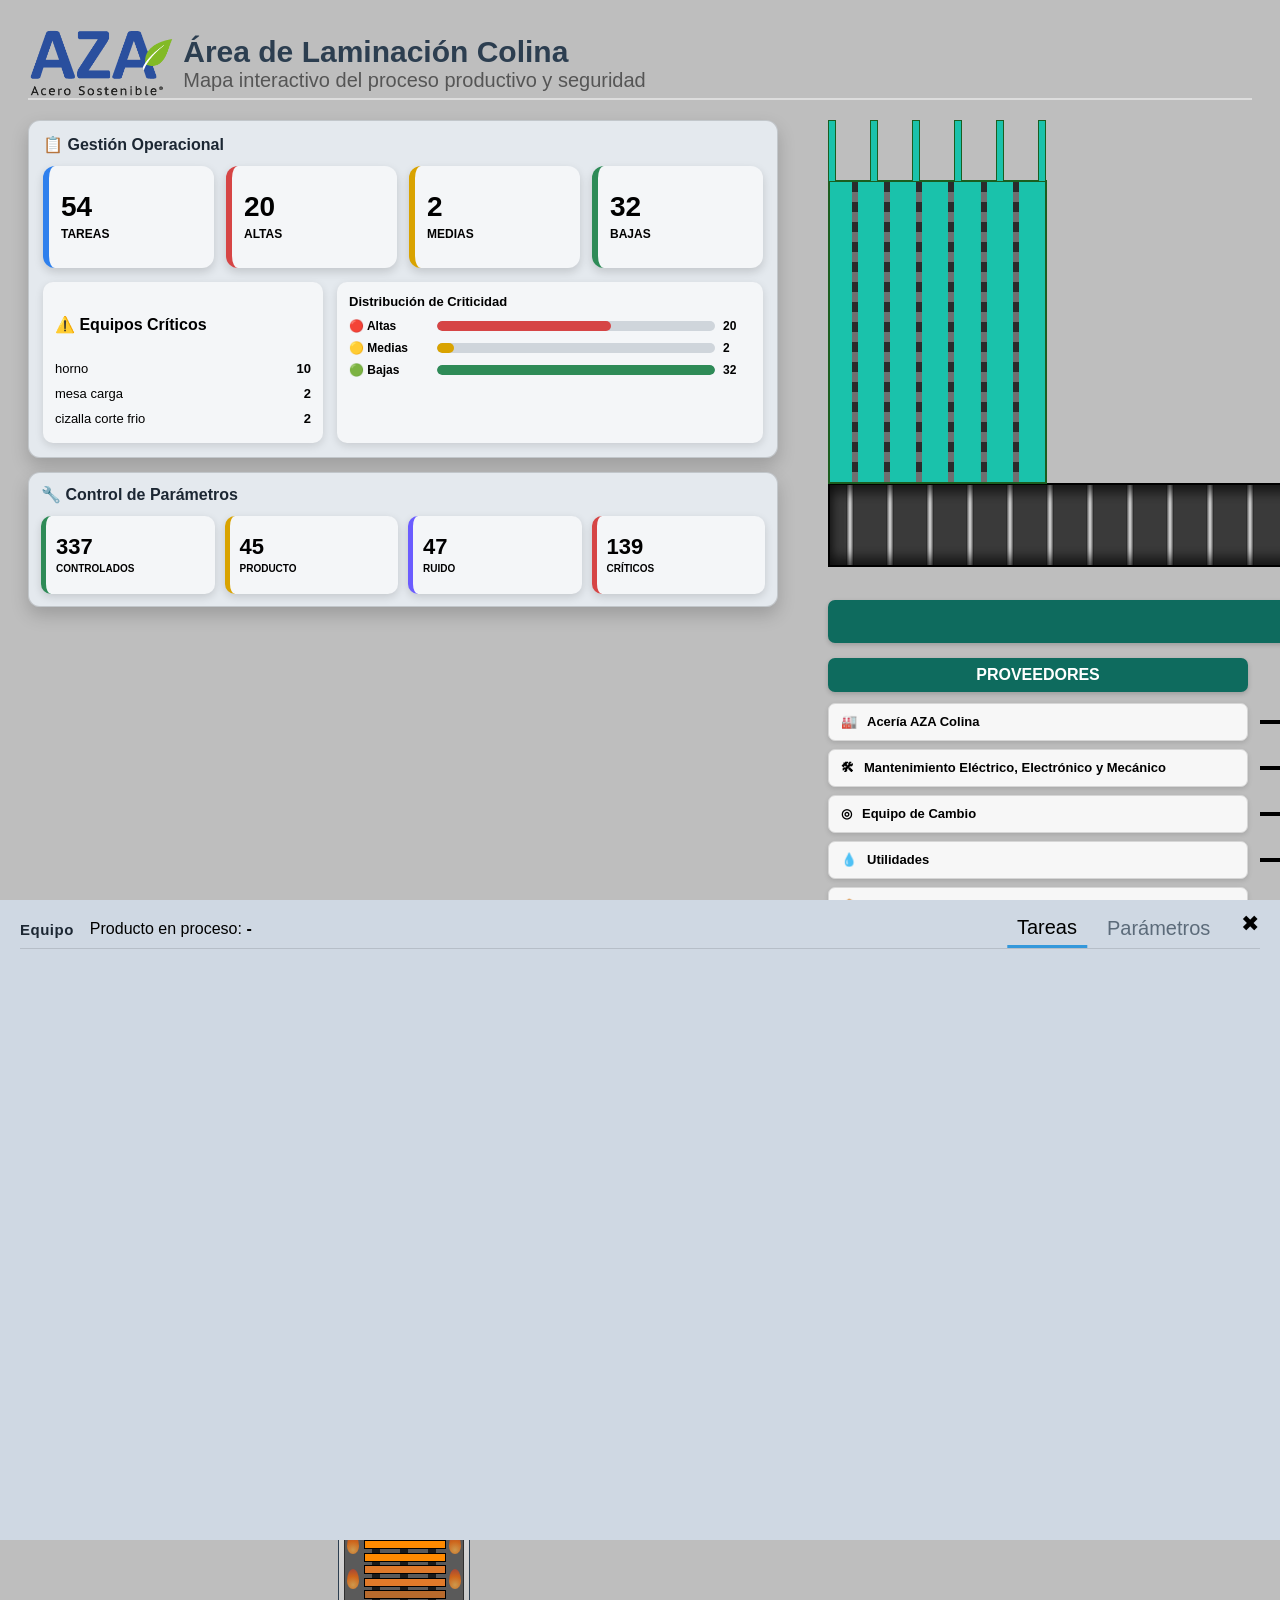
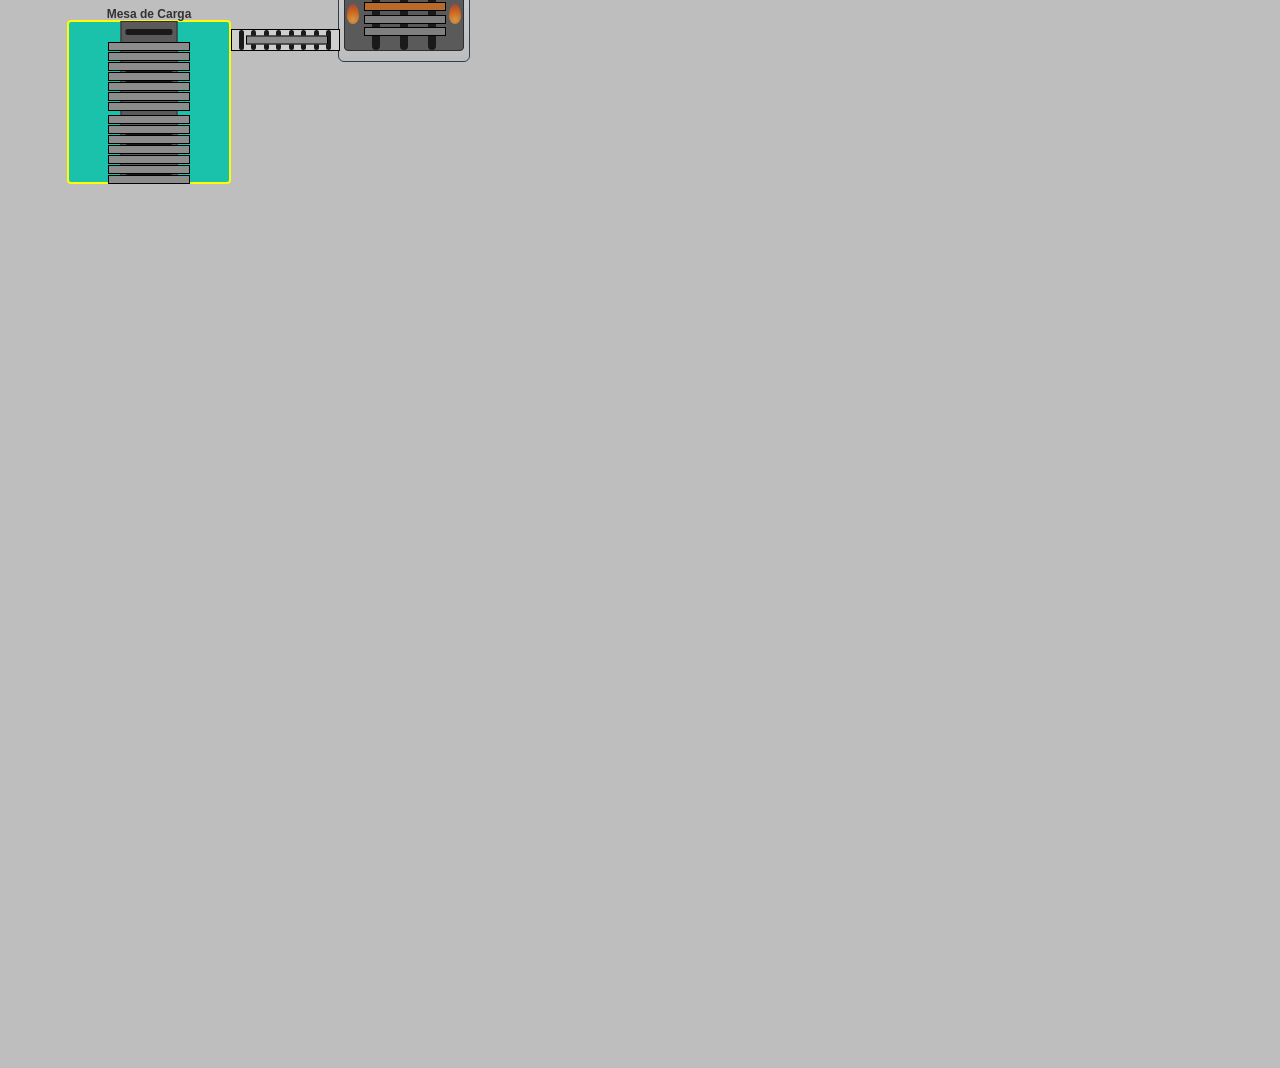
==== commit 1d162e05: "Update print statement from 'Hello' to 'Goodbye'" ====
--- a/index.html
+++ b/index.html
@@ -9,7 +9,7 @@
 
 <body>
 <header class="encabezado">
-  <img src="logo-aza2.png" alt="Logo AZA" class="logo-empresa">
+  <img src="Logo-aza2.png" alt="Logo AZA" class="logo-empresa">
   <div class="titulo">
     <h1>Área de Laminación Colina</h1>
     <p>Mapa interactivo del proceso productivo y seguridad </p>
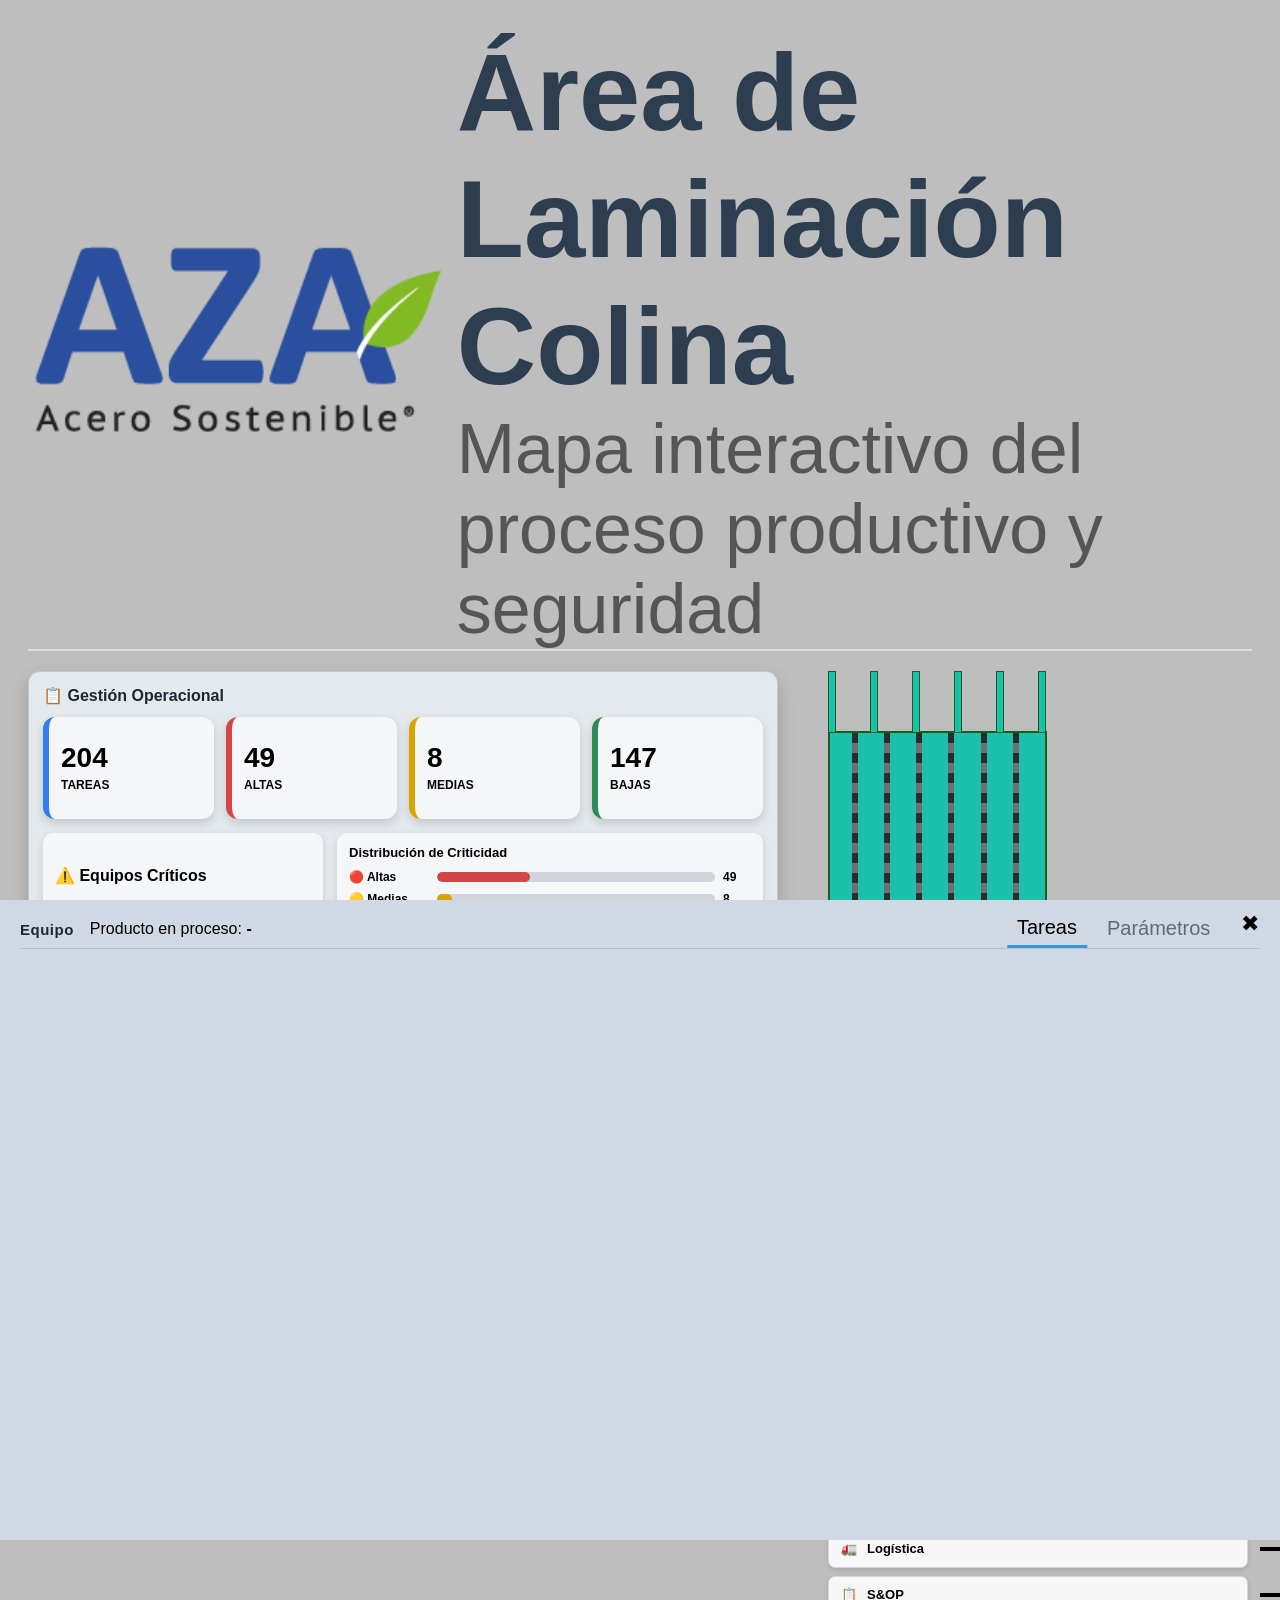
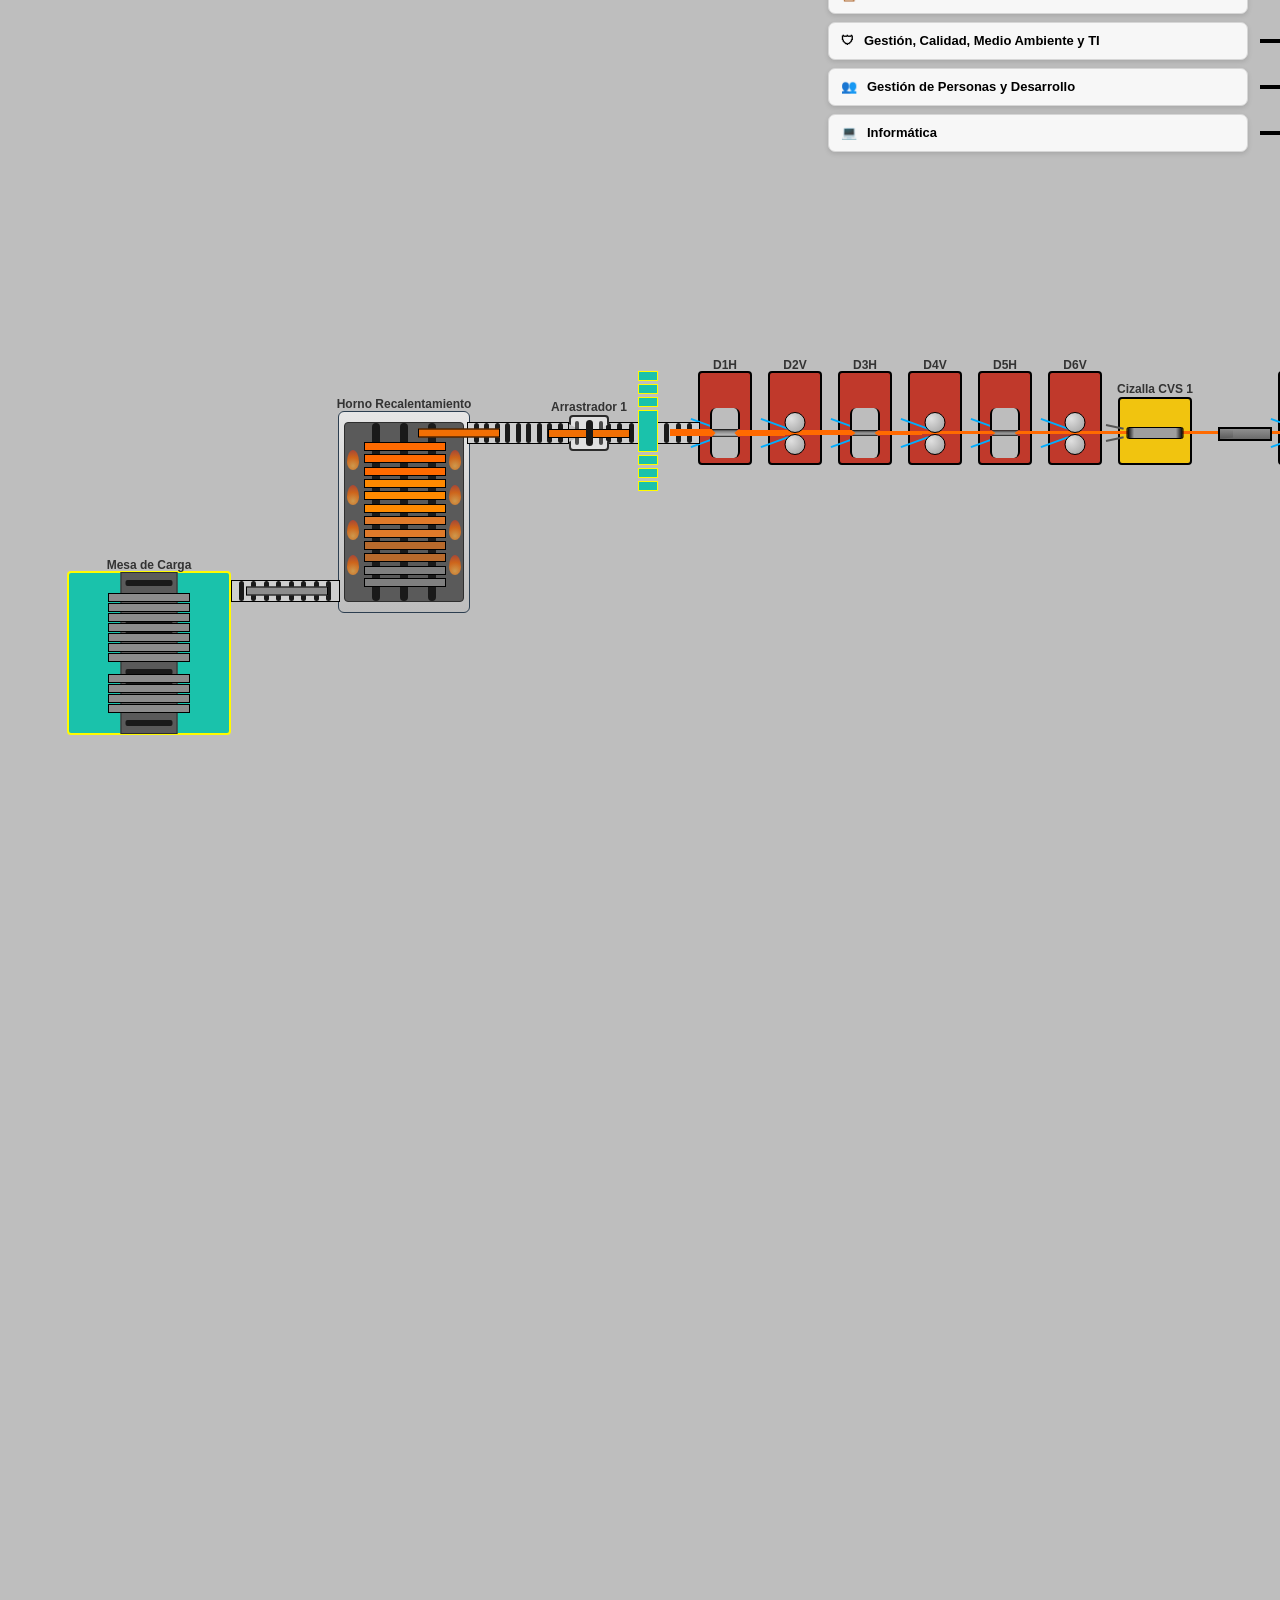
==== commit 43735272: "Add files via upload" ====
--- a/index.html
+++ b/index.html
@@ -58,9 +58,6 @@
         <span></span>
         <span></span>
         <span></span>
-        <span></span>
-        <span></span>
-        <span></span>
     </div>
   </div>
 </div>
@@ -709,7 +706,7 @@
   <div class="tubo-guia"></div>
   <div class="tubo-guia"></div>
   <div class="tubo-guia"></div>
-  <div class="tubo-guia"></div>
+  
 
 </div>
 
@@ -720,7 +717,7 @@
   <div class="tubo-guia"></div>
   <div class="tubo-guia"></div>
   <div class="tubo-guia"></div>
-  <div class="tubo-guia"></div>
+  
 
 
 
@@ -799,11 +796,11 @@
 </div>
 
 
-<div class="equipo monobloque"
-onclick="mostrarEquipo(event, 'monobloque')"
-data-nombre="monobloque">
-
-  <div class="nombre-equipo">Monobloque</div>
+<div class="equipo monoblock"
+onclick="mostrarEquipo(event, 'monoblock')"
+data-nombre="monoblock">
+
+  <div class="nombre-equipo">monoblock</div>
 
   <div class="tapa">
     <div class="ojo"></div>
@@ -830,8 +827,8 @@
 
 </div>
 
-<div class="guia-desviador-monobloque"></div>
-<div class="brazo-desviador-monobloque"></div>
+<div class="guia-desviador-monoblock"></div>
+<div class="brazo-desviador-monoblock"></div>
 
 <div class="canal-subida">
 
@@ -1577,7 +1574,7 @@
       <div class="fila"><span>Cajas de agua</span><span>5</span></div>
       <div class="fila"><span>Cizalla</span><span>2</span></div>
       <div class="fila"><span>Monobloque</span><span>1</span></div>
-      <div class="fila"><span>Arrastrador</span><span>2</span></div>
+      <div class="fila"><span>Arrastrador</span><span>3</span></div>
       <div class="fila"><span>Equipos FrenaColas</span><span>2</span></div>
       <div class="fila"><span>Parrilla de enfriamiento</span><span>1</span></div>
       <div class="fila"><span>Cizalla corte en frío</span><span>1</span></div>
@@ -1593,7 +1590,7 @@
       <div class="fila"><span>Cajas de agua</span><span>4</span></div>
       <div class="fila"><span>Cizalla</span><span>1</span></div>
       <div class="fila"><span>Monobloque</span><span>1</span></div>
-      <div class="fila"><span>Arrastrador</span><span>1</span></div>
+      <div class="fila"><span>Arrastrador</span><span>2</span></div>
       <div class="fila"><span>Formador de espiras</span><span>1</span></div>
       <div class="fila"><span>Stelmor</span><span>1</span></div>
       <div class="fila"><span>Colector de espiras</span><span>1</span></div>
--- a/styles.css
+++ b/styles.css
@@ -1011,20 +1011,20 @@
 
 /* LOGO */
 .logo-empresa {
-  height: 70px;      /* tamaño controlado */
+  height: 200px;      /* tamaño controlado */
   width: auto;
 }
 
 /* TÍTULO */
 .encabezado .titulo h1 {
   margin: 0;
-  font-size: 30px;
+  font-size: 110px;
 
 }
 
 .encabezado .titulo p {
   margin: 0;
-  font-size: 20px;
+  font-size: 70px;
   color: #555;
 }
 
@@ -2041,7 +2041,7 @@
   z-index:50;
 }
 
-.monobloque{
+.monoblock{
   position:absolute;
 
   left:3565px;
@@ -2117,7 +2117,7 @@
 }
 
 /* GUÍA FIJA */
-.guia-desviador-monobloque{
+.guia-desviador-monoblock{
   position:absolute;
 
   left:3918px;   /* salida del monobloque */
@@ -2133,7 +2133,7 @@
 }
 
 /* BRAZO MÓVIL */
-.brazo-desviador-monobloque{
+.brazo-desviador-monoblock{
   position:absolute;
 
   left:3972px;
@@ -2154,7 +2154,7 @@
 }
 
 /* PIVOTE */
-.brazo-desviador-monobloque::before{
+.brazo-desviador-monoblock::before{
   content:"";
   position:absolute;
 
@@ -2171,7 +2171,7 @@
 }
 
 /* ANIMACIÓN */
-@keyframes mover-desviador-monobloque{
+@keyframes mover-desviador-monoblock{
 
   0%{
     transform:rotate(-30deg);   /* hacia arriba */
@@ -2544,7 +2544,7 @@
 .colectordeespiras{
   position:absolute;
 
-  right:679px;
+  right:680px;
   top: 588px;
 
   transform: translateY(-50%);
@@ -3494,7 +3494,7 @@
   transform:rotate(0deg); /* arriba */
 }
 
-.prod-gruesa .brazo-desviador-monobloque{
+.prod-gruesa .brazo-desviador-monoblock{
   animation:none;
   transform:rotate(0deg); /* plano */
 }
@@ -3509,7 +3509,7 @@
   transform:rotate(35deg); /* abajo */
 }
 
-.prod-delgada .brazo-desviador-monobloque{
+.prod-delgada .brazo-desviador-monoblock{
   animation:none;
   transform:rotate(-35deg); /* arriba */
 }
@@ -3524,7 +3524,7 @@
   transform:rotate(35deg); /* igual que delgada */
 }
 
-.prod-rollo .brazo-desviador-monobloque{
+.prod-rollo .brazo-desviador-monoblock{
   animation:none;
   transform:rotate(0deg); /* abajo */
 }
@@ -3534,7 +3534,7 @@
   transform:rotate(35deg); /* igual que delgada */
 }
 
-.prod-rollo .brazo-desviador-monobloque{
+.prod-rollo .brazo-desviador-monoblock{
   animation:none;
   transform:rotate(0deg); /* abajo */
 }
@@ -3692,7 +3692,7 @@
 /* ========================= */
 
 .caja-agua,
-.monobloque,
+.monoblock,
 .parrilla-enfriamiento{
   z-index:4;
 }
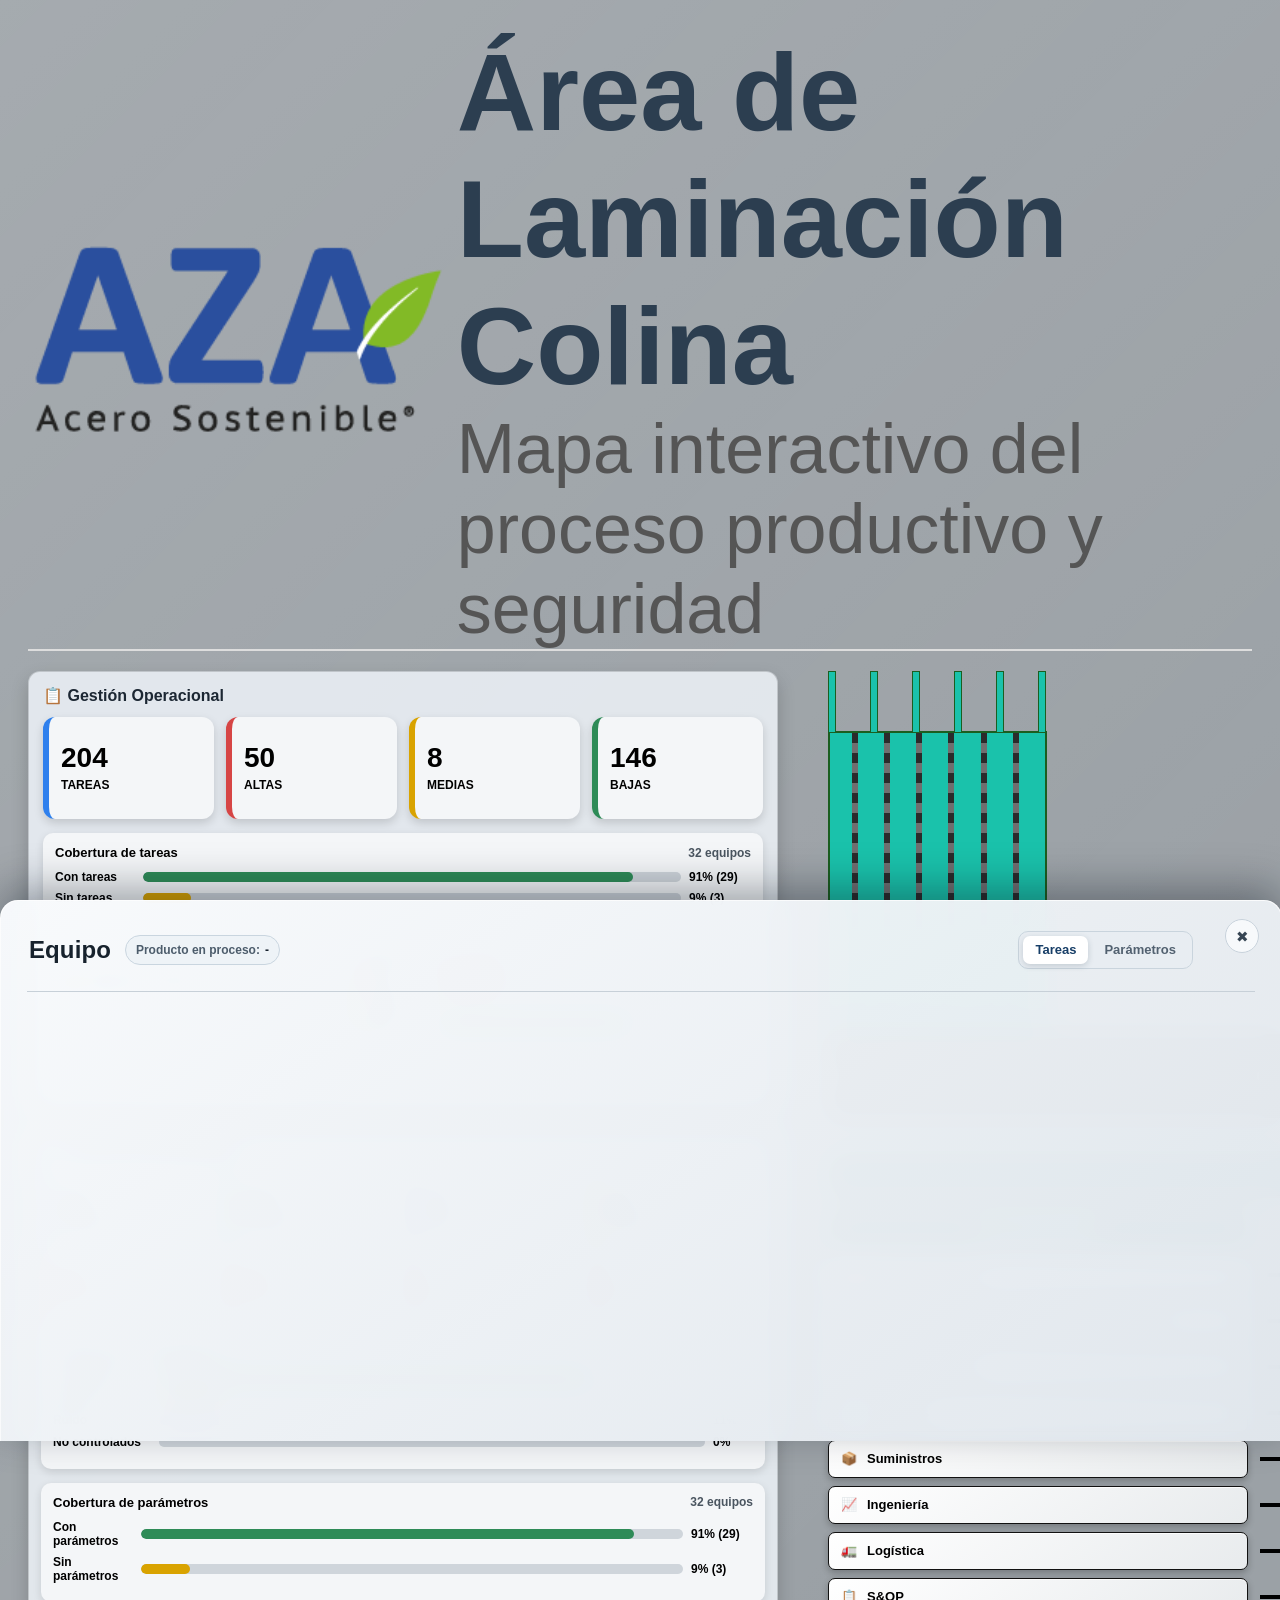
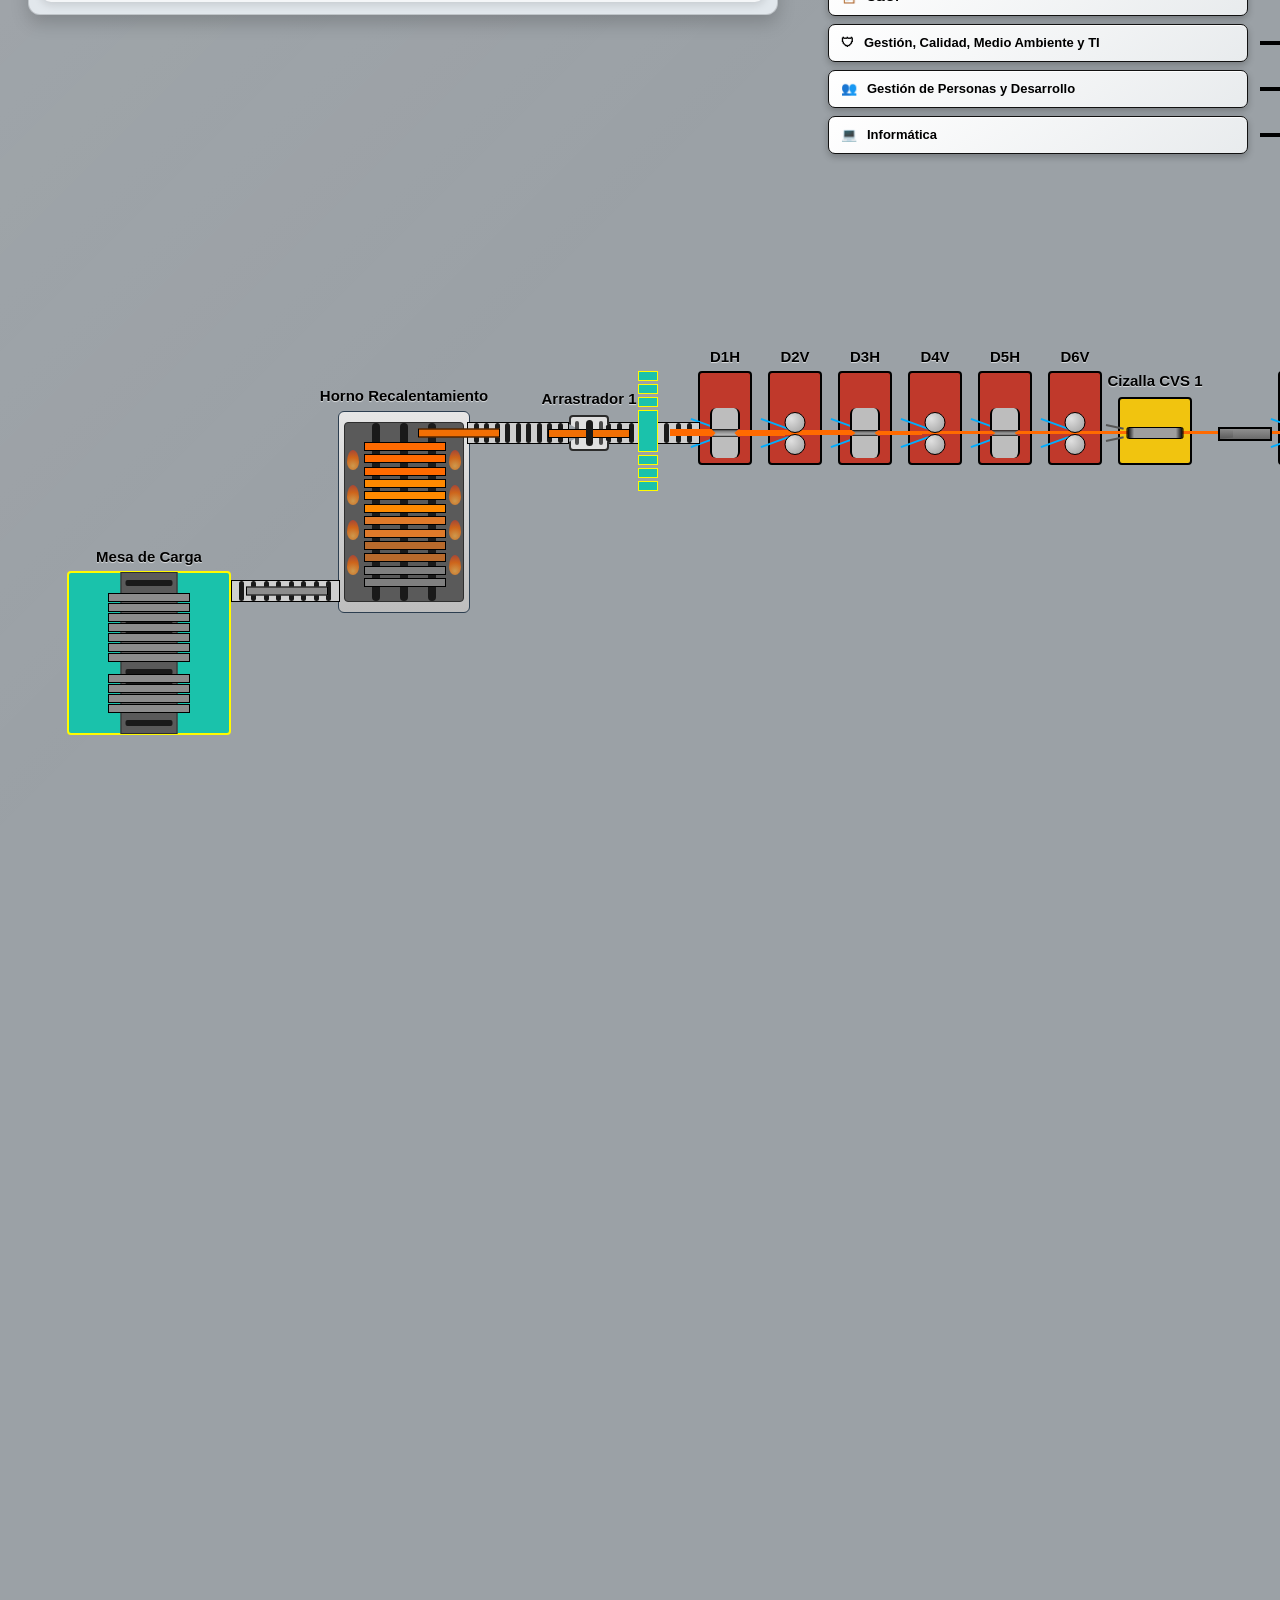
==== commit d1593ea7: "Add files via upload" ====
--- a/index.html
+++ b/index.html
@@ -386,7 +386,7 @@
   </div>
 </div>
 
-<div class="formador-lazo f1" onclick="mostrarEquipo(event,'Formador de Lazos')"
+<div class="formador-lazo f1"
 data-nombre="formador_lazos"
 style="left:1300px; top:215px">
 
@@ -425,7 +425,7 @@
   </div>
 </div>
 
-<div class="formador-lazo f2" onclick="mostrarEquipo(event,'Formador de Lazos')"
+<div class="formador-lazo f2"
 data-nombre="formador_lazos"
 style="left:1470px; top:215px">
 
@@ -458,7 +458,7 @@
   </div>
 </div>
 
-<div class="formador-lazo f3" onclick="mostrarEquipo(event,'Formador de Lazos')"
+<div class="formador-lazo f3"
 data-nombre="Formador_Lazos"
 style="left:1640px; top:215px">
 
@@ -499,7 +499,7 @@
   </div>
 </div>
 
-<div class="formador-lazo f4" onclick="mostrarEquipo(event,'Formador de Lazos')"
+<div class="formador-lazo f4"
 data-nombre="Formador_Lazos"
 style="left:1810px; top:215px">
 
@@ -534,7 +534,7 @@
   </div>
 </div>
 
-<div class="formador-lazo f5" onclick="mostrarEquipo(event,'Formador de Lazos')"
+<div class="formador-lazo f5"
 data-nombre="Formador_Lazos"
 style="left:1980px; top:215px">
 
@@ -573,7 +573,7 @@
   </div>
 </div>
 
-<div class="formador-lazo f6" onclick="mostrarEquipo(event,'Formador de Lazos')"
+<div class="formador-lazo f6"
 data-nombre="Formador_Lazos"
 style="left:2150px; top:215px">
 
@@ -608,7 +608,7 @@
   </div>
 </div>
 
-<div class="formador-lazo f7" onclick="mostrarEquipo(event,'Formador de Lazos')"
+<div class="formador-lazo f7"
 data-nombre="Formador_Lazos"
 style="left:2320px; top:215px">
 
@@ -781,7 +781,6 @@
 
 </div>
 <div class="formador-lazo f-monobloque"
-onclick="mostrarEquipo(event,'Formador de Lazos')"
 data-nombre="formador_lazos"
 style="left:3460px; top:540px">
 
@@ -1684,6 +1683,25 @@
 
     </div>
 
+    <div class="dashboard-cobertura">
+      <div class="cobertura-header">
+        <h4>Cobertura de tareas</h4>
+        <strong id="cobertura-total-equipos">0 equipos</strong>
+      </div>
+
+      <div class="cobertura-item">
+        <span>Con tareas</span>
+        <div class="cobertura-track"><div class="cobertura-fill con-tareas" id="cobertura-con-tareas"></div></div>
+        <strong id="cobertura-con-tareas-num">0%</strong>
+      </div>
+
+      <div class="cobertura-item">
+        <span>Sin tareas</span>
+        <div class="cobertura-track"><div class="cobertura-fill sin-tareas" id="cobertura-sin-tareas"></div></div>
+        <strong id="cobertura-sin-tareas-num">0%</strong>
+      </div>
+    </div>
+
     <div class="dashboard-secundario">
 
       <div class="equipos-criticos">
@@ -1732,26 +1750,97 @@
 
     <div class="param-kpi-grid">
 
-      <div class="param-kpi-card controlado">
-        <span class="kpi-numero" id="kpi-param-controlados">0</span>
-        <span class="kpi-label">Controlados</span>
-      </div>
-
-      <div class="param-kpi-card producto">
-        <span class="kpi-numero" id="kpi-param-producto">0</span>
-        <span class="kpi-label">Producto</span>
-      </div>
-
-      <div class="param-kpi-card ruido">
-        <span class="kpi-numero" id="kpi-param-ruido">0</span>
-        <span class="kpi-label">Ruido</span>
-      </div>
-
-      <div class="param-kpi-card critico">
-        <span class="kpi-numero" id="kpi-param-criticos">0</span>
-        <span class="kpi-label">Críticos</span>
-      </div>
-
+      <div class="param-kpi-columna">
+        <div class="param-kpi-card total">
+          <span class="kpi-numero" id="kpi-param-total">0</span>
+          <span class="kpi-label">Parámetros</span>
+        </div>
+        <div class="param-critico-card">
+          <span class="kpi-numero" id="kpi-param-criticos">0</span>
+          <span class="kpi-label">Críticos totales</span>
+        </div>
+      </div>
+
+      <div class="param-kpi-columna">
+        <div class="param-kpi-card controlado">
+          <span class="kpi-numero" id="kpi-param-controlados">0</span>
+          <span class="kpi-label" id="kpi-param-controlados-label">Controlados</span>
+        </div>
+        <div class="param-critico-card">
+          <span class="kpi-numero" id="kpi-param-controlados-criticos">0</span>
+          <span class="kpi-label">Críticos</span>
+        </div>
+      </div>
+
+      <div class="param-kpi-columna">
+        <div class="param-kpi-card ruido">
+          <span class="kpi-numero" id="kpi-param-ruido">0</span>
+          <span class="kpi-label" id="kpi-param-ruido-label">Ruido</span>
+        </div>
+        <div class="param-critico-card">
+          <span class="kpi-numero" id="kpi-param-ruido-criticos">0</span>
+          <span class="kpi-label">Críticos</span>
+        </div>
+      </div>
+
+      <div class="param-kpi-columna">
+        <div class="param-kpi-card producto">
+          <span class="kpi-numero" id="kpi-param-producto">0</span>
+          <span class="kpi-label" id="kpi-param-producto-label">Producto</span>
+        </div>
+        <div class="param-critico-card">
+          <span class="kpi-numero" id="kpi-param-producto-criticos">0</span>
+          <span class="kpi-label">Críticos</span>
+        </div>
+      </div>
+
+    </div>
+
+    <div class="dashboard-grafico distribucion-parametros">
+      <h4>Distribución de parámetros</h4>
+
+      <div class="param-chart-row">
+        <span>Controlados</span>
+        <div class="dash-track"><div class="dash-fill param-controlado" id="grafico-param-controlados"></div></div>
+        <strong id="grafico-param-controlados-num">0%</strong>
+      </div>
+
+      <div class="param-chart-row">
+        <span>Producto</span>
+        <div class="dash-track"><div class="dash-fill param-producto" id="grafico-param-producto"></div></div>
+        <strong id="grafico-param-producto-num">0%</strong>
+      </div>
+
+      <div class="param-chart-row">
+        <span>Ruido</span>
+        <div class="dash-track"><div class="dash-fill param-ruido" id="grafico-param-ruido"></div></div>
+        <strong id="grafico-param-ruido-num">0%</strong>
+      </div>
+
+      <div class="param-chart-row">
+        <span>No controlados</span>
+        <div class="dash-track"><div class="dash-fill param-no-controlado" id="grafico-param-no-controlados"></div></div>
+        <strong id="grafico-param-no-controlados-num">0%</strong>
+      </div>
+    </div>
+
+    <div class="dashboard-cobertura cobertura-parametros">
+      <div class="cobertura-header">
+        <h4>Cobertura de parámetros</h4>
+        <strong id="cobertura-param-total-equipos">0 equipos</strong>
+      </div>
+
+      <div class="cobertura-item">
+        <span>Con parámetros</span>
+        <div class="cobertura-track"><div class="cobertura-fill con-tareas" id="cobertura-param-con"></div></div>
+        <strong id="cobertura-param-con-num">0%</strong>
+      </div>
+
+      <div class="cobertura-item">
+        <span>Sin parámetros</span>
+        <div class="cobertura-track"><div class="cobertura-fill sin-tareas" id="cobertura-param-sin"></div></div>
+        <strong id="cobertura-param-sin-num">0%</strong>
+      </div>
     </div>
 
   </div>
--- a/styles.css
+++ b/styles.css
@@ -1,6 +1,8 @@
 body {
   font-family: Arial, sans-serif;
-  background-color: #bebebe;
+  background:
+    linear-gradient(135deg, rgba(255,255,255,0.10), rgba(255,255,255,0) 55%),
+    #9ba1a6;
   padding: 20px;
 }
 
@@ -521,6 +523,14 @@
   cursor: pointer;
 }
 
+/* Navegación del mapa */
+.equipo-seleccionado{
+  outline:4px solid #2f80ed;
+  outline-offset:5px;
+  border-radius:5px;
+  filter:drop-shadow(0 0 7px rgba(47,128,237,.9));
+}
+
 .bloque-param{
   margin-top:10px;
 }
@@ -587,14 +597,6 @@
   transform: translateY(-4px);
   box-shadow: 
     0 20px 40px rgba(0,0,0,0.4);
-}
-#contenedor-parametros::-webkit-scrollbar {
-  height: 6px;
-}
-
-#contenedor-parametros::-webkit-scrollbar-thumb {
-  background: rgba(255,255,255,0.2);
-  border-radius: 10px;
 }
 .param-grupo h4 {
   margin-bottom: 10px;
@@ -661,9 +663,10 @@
   top: -15px;
   left: 50%;
   transform: translateX(-50%);  
-  font-size: 12px;
-  font-weight: 600;
-  color: #333;
+  font-size: 14px;
+  font-weight: 700;
+  color: #111;
+  text-shadow: 0 1px 1px rgba(255, 255, 255, 0.65);
   white-space: nowrap;
 }
 
@@ -725,9 +728,10 @@
   top: -15px;
   left: 50%;
   transform: translateX(-50%);  /* 👈 centrado real */
-  font-size: 12px;
-  font-weight: 600;
-  color: #333;
+  font-size: 14px;
+  font-weight: 700;
+  color: #111;
+  text-shadow: 0 1px 1px rgba(255, 255, 255, 0.65);
   white-space: nowrap;
 }
 .carril-salida-horno {
@@ -1167,9 +1171,10 @@
   left: 50%;
   transform: translateX(-50%);
 
-  font-size: 12px;
-  font-weight: 600;
-  color: #333;
+  font-size: 20px;
+  font-weight: 700;
+  color: #111;
+  text-shadow: 0 1px 1px rgba(255, 255, 255, 0.65);
   white-space: nowrap;
 
   pointer-events: none;
@@ -1711,7 +1716,7 @@
   left: 50%;
   transform: translateX(-50%);
   font-weight: bold;
-  font-size: 13px;
+  font-size: 14px;
   white-space: nowrap;
   z-index: 10;
 }
@@ -2223,8 +2228,8 @@
   top:-14px;
   left:50%;
   transform:translateX(-50%);
-  font-size:11px;
-  font-weight:600;
+  font-size:14px;
+  font-weight:700;
   white-space:nowrap;
 }
 .caja-subida-caliente{
@@ -3661,7 +3666,7 @@
 /* ========================= */
 
 /* 🟡 BARRA GRUESA (RECTA) */
-.prod-gruesa .barra{
+.prod-gruesa .barra-activa{
   --angulo:0deg;
   --largo:2150px;
 
@@ -3670,7 +3675,7 @@
 
 
 /* 🔵 BARRA DELGADA (BAJA) */
-.prod-delgada .barra{
+.prod-delgada .barra-activa{
   --angulo:35deg;
   --largo:1400px;
 
@@ -3679,7 +3684,7 @@
 
 
 /* 🔴 ROLLO (MENOS ÁNGULO, MÁS LARGO) */
-.prod-rollo .barra{
+.prod-rollo .barra-activa{
   --angulo:35deg;
   --largo:1800px;
 
@@ -3745,7 +3750,7 @@
 }
 
 
-.prod-gruesa .barra{
+.prod-gruesa .barra-activa{
   animation: crecer-gruesa 6s linear forwards;
 }
 
@@ -4000,7 +4005,19 @@
 
   animation:
     empuje-colector 1.5s linear forwards,
-    mover-lote 23s linear forwards;
+    mover-lote 5s linear forwards;
+
+  animation-delay:
+    22s, 25s;
+}
+
+.ciclo-barras-activo .lote2{
+  animation:
+    empuje-colector 1.5s linear forwards,
+    mover-lote 5s linear forwards;
+
+  animation-delay:
+    22s, 25s;
 
   animation-delay:
     22s, 25s; /* 🔥 cada animación tiene su delay */
@@ -4013,7 +4030,7 @@
   height:6px;
 
   background:#ff3b00; /* inicia caliente */
- z-index:6;
+  z-index:6;
   transform-origin:left center;
   transform:scaleX(0);
 
@@ -4023,6 +4040,24 @@
 
   animation-delay: var(--delay), calc(var(--delay) + 2s);
 }
+
+.ciclo-barras-activo .barra.salida{
+  animation:
+    barra-secuencia 4s steps(14,end) forwards,
+    enfriar-color 2s linear forwards;
+
+  animation-delay: var(--delay), calc(var(--delay) + 2s);
+}
+
+.barra-corte-origen,
+.barra-corte-tramo{
+  position:absolute;
+  z-index:7;
+  transform-origin:left center;
+  box-shadow:0 0 3px rgba(255,106,0,.65);
+}
+
+.barra-corte-tramo{ z-index:8; }
 
 @keyframes enfriar-color{
 
@@ -4319,6 +4354,26 @@
   box-shadow:
     inset 0 8px 12px rgba(0,0,0,0.6),
     inset 0 -8px 12px rgba(0,0,0,0.6);
+}
+
+/* Mismo acabado de rodillos del Stelmor para los caminos de barras. */
+.manto,
+.CaminoBarra{
+  background: repeating-linear-gradient(
+    to right,
+    #3a3a3a 0px,
+    #3a3a3a 6px,
+    #111 6px,
+    #777 8px,
+    #ddd 12px,
+    #777 16px,
+    #111 18px,
+    #3a3a3a 18px,
+    #3a3a3a 26px
+  );
+  box-shadow:
+    inset 0 15px 20px rgba(0,0,0,0.9),
+    inset 0 -15px 20px rgba(0,0,0,0.9);
 }
 
 /* ========================= */
@@ -5547,9 +5602,60 @@
 .kpi-card.altas{ border-left-color:#d64545; }
 .kpi-card.medias{ border-left-color:#d9a300; }
 .kpi-card.bajas{ border-left-color:#2e8b57; }
-.kpi-card.total{ border-left-color:#2f80ed; }
-
-.dashboard-secundario{
+.kpi-card.total{ border-left-color:#2f80ed; }
+
+.dashboard-cobertura{
+  margin-top:14px;
+  padding:12px;
+  background:#f4f6f8;
+  border-radius:10px;
+  box-shadow:0 3px 8px rgba(0,0,0,0.12);
+}
+
+.cobertura-header{
+  display:flex;
+  align-items:center;
+  justify-content:space-between;
+  margin-bottom:10px;
+}
+
+.cobertura-header h4{
+  margin:0;
+  font-size:13px;
+}
+
+.cobertura-header strong{
+  font-size:12px;
+  color:#4a5560;
+}
+
+.cobertura-item{
+  display:grid;
+  grid-template-columns:80px 1fr 62px;
+  align-items:center;
+  gap:8px;
+  margin:7px 0;
+  font-size:12px;
+  font-weight:600;
+}
+
+.cobertura-track{
+  height:10px;
+  overflow:hidden;
+  background:#cfd5db;
+  border-radius:20px;
+}
+
+.cobertura-fill{
+  height:100%;
+  border-radius:20px;
+  transition:width 0.4s ease;
+}
+
+.cobertura-fill.con-tareas{ background:#2e8b57; }
+.cobertura-fill.sin-tareas{ background:#d9a300; }
+
+.dashboard-secundario{
   display:grid;
   grid-template-columns:280px 1fr;
   gap:14px;
@@ -5602,9 +5708,9 @@
   font-size:13px;
 }
 
-.dash-row{
-  display:grid;
-  grid-template-columns:80px 1fr 28px;
+.dash-row{
+  display:grid;
+  grid-template-columns:80px 1fr 40px;
   align-items:center;
   gap:8px;
   margin:8px 0;
@@ -5657,11 +5763,17 @@
   box-shadow:0 8px 18px rgba(0,0,0,0.18);
 }
 
-.param-kpi-grid{
-  display:grid;
-  grid-template-columns:repeat(4, 1fr);
-  gap:10px;
-}
+.param-kpi-grid{
+  display:grid;
+  grid-template-columns:repeat(4, 1fr);
+  gap:10px;
+}
+
+.param-kpi-columna{
+  display:flex;
+  flex-direction:column;
+  gap:7px;
+}
 
 .param-kpi-card{
   min-height:58px;
@@ -5684,14 +5796,381 @@
   line-height:1;
 }
 
-.param-kpi-card .kpi-label{
-  font-size:10px;
-  font-weight:700;
-  margin-top:5px;
-  text-transform:uppercase;
-}
-
-.param-kpi-card.controlado{ border-left-color:#2e8b57; }
-.param-kpi-card.producto{ border-left-color:#d9a300; }
+.param-kpi-card .kpi-label{
+  font-size:10px;
+  font-weight:700;
+  margin-top:5px;
+  text-transform:uppercase;
+}
+
+.param-critico-card{
+  min-height:45px;
+  border-radius:8px;
+  padding:8px 10px;
+  background:#fff3f2;
+  border-left:5px solid #d64545;
+  box-shadow:0 2px 6px rgba(0,0,0,0.12);
+  display:flex;
+  flex-direction:column;
+  justify-content:center;
+}
+
+.param-critico-card .kpi-numero{
+  font-size:18px;
+  font-weight:800;
+  line-height:1;
+  color:#a61b1b;
+}
+
+.param-critico-card .kpi-label{
+  margin-top:4px;
+  font-size:9px;
+  font-weight:700;
+  color:#a61b1b;
+  text-transform:uppercase;
+}
+
+.param-kpi-card.controlado{ border-left-color:#2e8b57; }
+.param-kpi-card.total{ border-left-color:#2f80ed; }
+.param-kpi-card.producto{ border-left-color:#d9a300; }
 .param-kpi-card.ruido{ border-left-color:#6b5cff; }
-.param-kpi-card.critico{ border-left-color:#d64545; }+.param-kpi-card.critico{ border-left-color:#d64545; }
+
+.distribucion-parametros{
+  margin-top:14px;
+}
+
+.param-chart-row{
+  display:grid;
+  grid-template-columns:98px 1fr 40px;
+  align-items:center;
+  gap:8px;
+  margin:8px 0;
+  font-size:12px;
+  font-weight:600;
+}
+
+.dash-fill.param-controlado{ background:#2e8b57; }
+.dash-fill.param-producto{ background:#d9a300; }
+.dash-fill.param-ruido{ background:#6b5cff; }
+.dash-fill.param-no-controlado{ background:#687785; }
+
+/* Definición del negocio: misma estructura, con mayor profundidad visual. */
+.definicion-header,
+.rel-header,
+.salida-header,
+.proceso-header{
+  box-shadow:
+    0 4px 9px rgba(0,0,0,0.30),
+    inset 0 1px 0 rgba(255,255,255,0.18);
+}
+
+.rel-card,
+.salida-card,
+.proceso-laminacion .fila{
+  background:linear-gradient(145deg, #ffffff, #e8ebed);
+  border-color:rgba(59,66,74,0.28);
+  box-shadow:
+    0 3px 7px rgba(0,0,0,0.24),
+    inset 0 1px 0 rgba(255,255,255,0.85);
+}
+
+.proceso-laminacion{
+  border-color:rgba(20,30,38,0.38);
+  box-shadow:
+    0 10px 22px rgba(0,0,0,0.34),
+    inset 0 1px 0 rgba(255,255,255,0.35);
+}
+
+.negocio-header,
+.proceso-laminacion .titulo{
+  box-shadow:
+    0 3px 7px rgba(0,0,0,0.24),
+    inset 0 1px 0 rgba(255,255,255,0.16);
+}
+
+.definicion-header,
+.rel-header,
+.salida-header,
+.proceso-header,
+.negocio-header,
+.proceso-laminacion .titulo,
+.rel-card,
+.salida-card,
+.proceso-laminacion .fila,
+.bloque-inferior{
+  border:1px solid #111;
+}
+
+/* Unifica los rótulos de equipos, incluidos los que se generan con pseudo-elementos. */
+.nombre-equipo,
+.mesa-carga::before,
+.horno-recalentamiento::before {
+  font-size: 15px !important;
+  font-weight: 800 !important;
+  color: #000 !important;
+  text-shadow: 0 1px 1px rgba(255, 255, 255, 0.65);
+  margin-top: -10px !important;
+}
+
+/* Panel de equipos: renovación visual sin cambiar su contenido ni comportamiento. */
+.overlay{
+  display:block;
+  opacity:0;
+  pointer-events:none;
+  background:rgba(12, 18, 24, 0.48);
+  backdrop-filter:blur(2px);
+  transition:opacity 0.28s ease;
+}
+
+.overlay.activo{
+  opacity:1;
+  pointer-events:auto;
+}
+
+.panel{
+  background:linear-gradient(145deg, rgba(248,250,252,0.98), rgba(225,231,237,0.98));
+  border:1px solid rgba(255,255,255,0.82);
+  border-bottom:0;
+  border-radius:18px 18px 0 0;
+  box-shadow:0 -12px 42px rgba(9,18,27,0.36);
+  backdrop-filter:blur(14px);
+  transition:transform 0.38s cubic-bezier(0.22, 0.8, 0.25, 1);
+}
+
+.panel-contenido{
+  box-sizing:border-box;
+  padding:22px 26px 24px;
+  gap:18px;
+  background:transparent;
+}
+
+.panel-header{
+  min-height:54px;
+  padding:0 62px 14px 2px;
+  border-bottom:1px solid #c7d0d8;
+}
+
+.panel-titulo-equipo{
+  min-width:0;
+  gap:14px;
+}
+
+#titulo-equipo{
+  font-size:24px;
+  font-weight:800;
+  letter-spacing:0.1px;
+  color:#17222d;
+}
+
+.producto-panel{
+  display:inline-flex;
+  align-items:center;
+  gap:5px;
+  padding:7px 10px;
+  border:1px solid #c9d5df;
+  border-radius:999px;
+  background:#eef3f7;
+  color:#4c5c6b;
+  font-size:12px;
+  font-weight:600;
+  white-space:nowrap;
+}
+
+.producto-panel strong{
+  color:#17222d;
+}
+
+.cerrar{
+  top:18px;
+  right:22px;
+  width:34px;
+  height:34px;
+  border:1px solid #c8d2db;
+  border-radius:50%;
+  background:#f7f9fb;
+  color:#364553;
+  font-size:15px;
+  line-height:1;
+  transition:transform 0.18s ease, background 0.18s ease, color 0.18s ease;
+}
+
+.cerrar:hover{
+  transform:rotate(90deg);
+  background:#d64545;
+  border-color:#d64545;
+  color:#fff;
+}
+
+.panel-tabs{
+  position:static;
+  transform:none;
+  margin-left:auto;
+  display:flex;
+  gap:4px;
+  padding:4px;
+  border:1px solid #c9d4dd;
+  border-radius:10px;
+  background:#e8edf2;
+}
+
+.panel-tabs button{
+  border:0;
+  border-bottom:0;
+  border-radius:7px;
+  padding:7px 12px;
+  background:transparent;
+  color:#526170;
+  font-size:13px;
+  font-weight:700;
+  line-height:1.1;
+  transition:background 0.18s ease, color 0.18s ease, box-shadow 0.18s ease;
+}
+
+.panel-tabs button:hover{
+  background:rgba(255,255,255,0.7);
+}
+
+.panel-tabs button.activa{
+  border-bottom:0;
+  background:#fff;
+  color:#173e67;
+  box-shadow:0 2px 6px rgba(28,48,67,0.18);
+}
+
+#contenedor-tareas,
+#contenedor-parametros{
+  padding:2px 8px 12px 2px;
+  scrollbar-width:thin;
+  scrollbar-color:#91a1ae transparent;
+}
+
+#contenedor-tareas::-webkit-scrollbar,
+#contenedor-parametros::-webkit-scrollbar{
+  width:7px;
+}
+
+#contenedor-tareas::-webkit-scrollbar-thumb,
+#contenedor-parametros::-webkit-scrollbar-thumb{
+  background:#91a1ae;
+  border:2px solid transparent;
+  border-radius:999px;
+  background-clip:padding-box;
+}
+
+.grupo,
+.param-grupo{
+  border:1px solid #d2dbe3;
+  border-radius:14px;
+  background:rgba(255,255,255,0.78);
+  box-shadow:0 5px 14px rgba(29,47,63,0.11);
+}
+
+.grupo{
+  padding:14px;
+}
+
+.grupo h3{
+  margin:0 0 10px;
+  padding-bottom:8px;
+  border-bottom:1px solid #e0e6eb;
+  color:#344656;
+  font-size:12px;
+  font-weight:800;
+}
+
+.tarea-item{
+  margin:7px 0;
+  padding:10px 12px;
+  border:1px solid #e1e7ec;
+  border-left-width:5px;
+  border-radius:9px;
+  background:#f8fafb;
+  box-shadow:
+    0 5px 11px rgba(25, 43, 58, 0.16),
+    inset 0 1px 0 rgba(255,255,255,0.9);
+  font-size:12px;
+}
+
+.tarea-item:hover,
+.param-item:hover{
+  transform:translateY(-1px);
+  box-shadow:0 4px 10px rgba(30,48,63,0.12);
+}
+
+.tarea-nombre{
+  color:#1d2a35;
+  font-weight:700;
+}
+
+.tarea-dimensiones{
+  color:#566675;
+  opacity:1;
+}
+
+.param-grupo{
+  padding:12px 14px 14px;
+}
+
+.param-grupo h4{
+  color:#263949;
+  font-size:14px;
+  font-weight:800;
+  display:flex;
+  align-items:center;
+  justify-content:space-between;
+  margin:0 4px 12px;
+  padding-bottom:8px;
+  border-bottom:1px solid #e0e6eb;
+}
+
+.param-grupo h4 > span:first-child{
+  justify-self:auto;
+}
+
+.param-item{
+  background:#f7f9fb;
+  border:1px solid #e0e6eb;
+  border-left-width:4px;
+  color:#293946;
+}
+
+/* Filtro de críticos: contador visible y estado claro al aplicarlo. */
+.badge-criticos{
+  display:inline-flex;
+  align-items:center;
+  justify-content:center;
+  box-sizing:border-box;
+  min-width:auto;
+  height:28px;
+  padding:0 9px;
+  border:1px solid #e08b8b;
+  border-radius:999px;
+  background:#fff0f0;
+  color:#a61b1b;
+  font:700 11px/1 Arial, sans-serif;
+  line-height:1;
+  white-space:nowrap;
+  box-shadow:0 2px 5px rgba(166,27,27,0.14);
+  cursor:pointer;
+  transition:transform 0.18s ease, background 0.18s ease, color 0.18s ease, box-shadow 0.18s ease;
+}
+
+.badge-criticos:hover{
+  transform:translateY(-1px);
+  background:#ffe0e0;
+  box-shadow:0 4px 9px rgba(166,27,27,0.2);
+}
+
+.badge-criticos-texto{
+  display:block;
+  transform:translateY(2px);
+}
+
+.param-grupo.solo-criticos .badge-criticos,
+.badge-criticos.activo{
+  background:#b42318;
+  border-color:#b42318;
+  color:#fff;
+  transform:none;
+}
